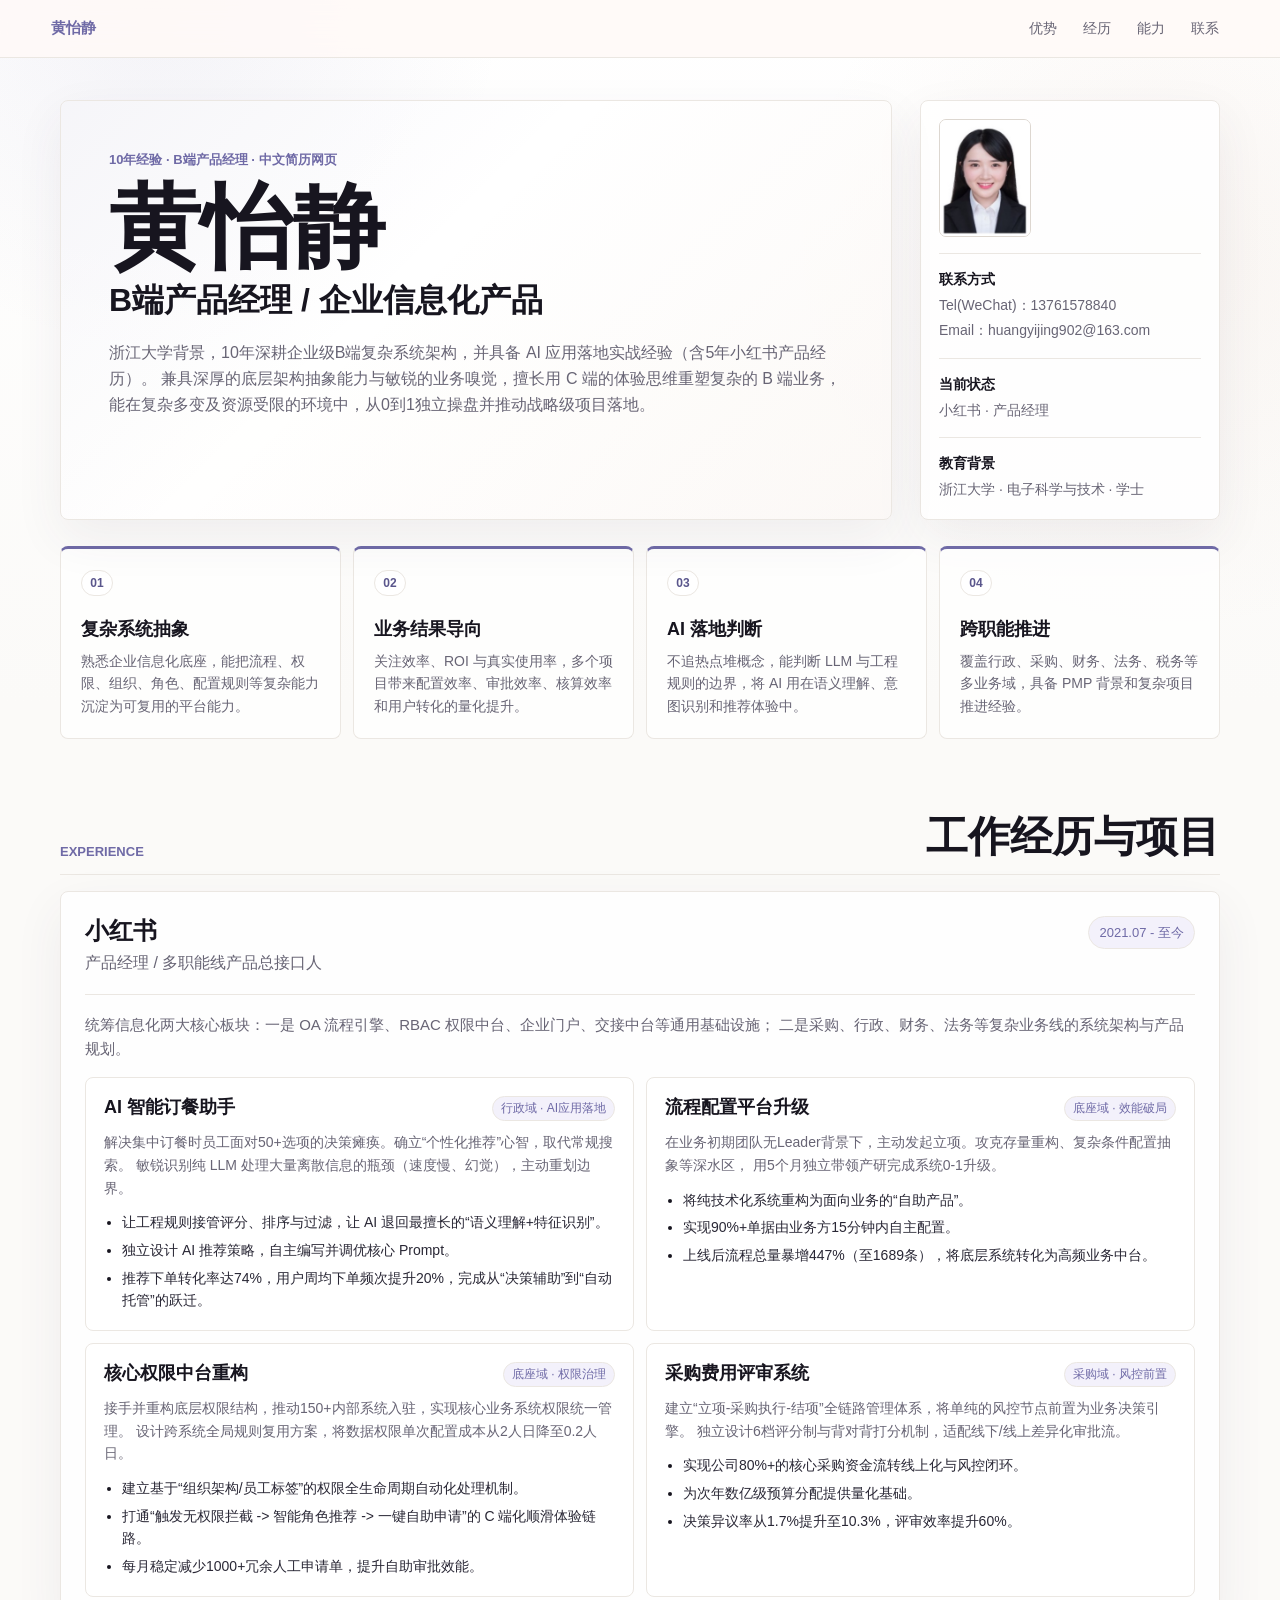
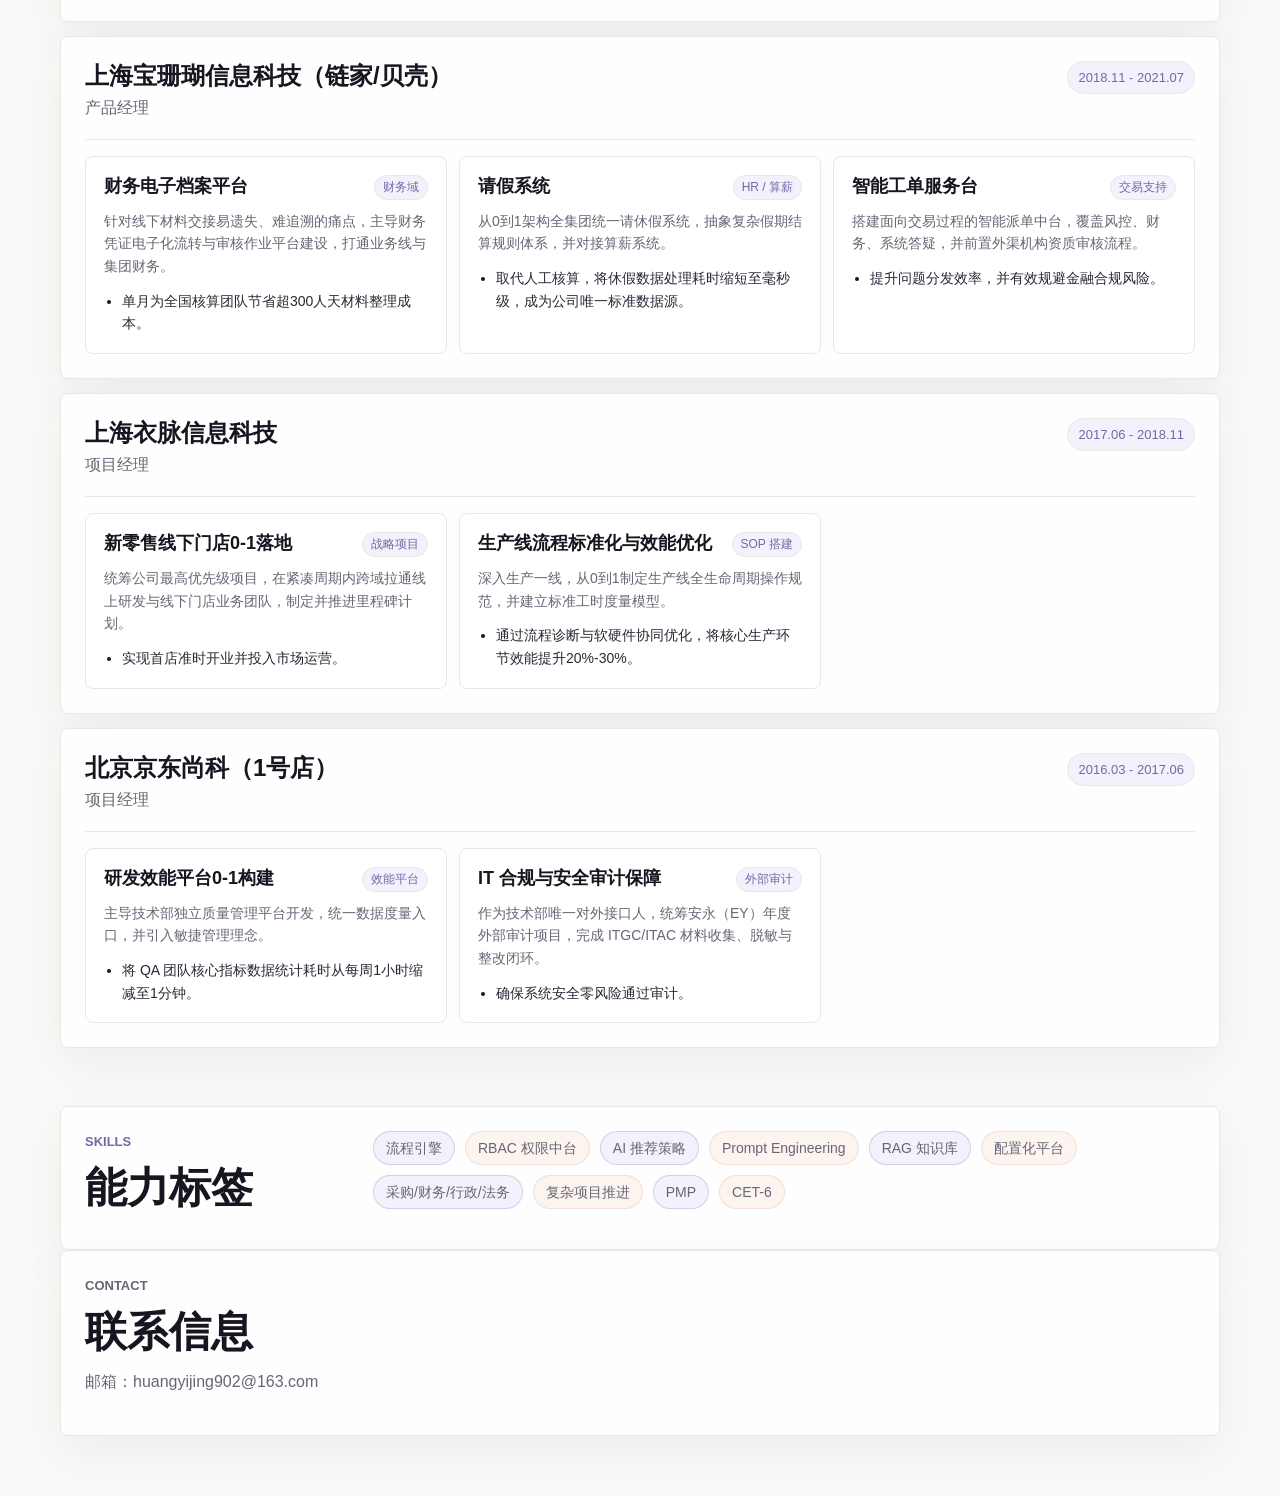
==== index.html @ a044b92a "Add files via upload" ====
<!doctype html>
<html lang="zh-CN">
  <head>
    <meta charset="utf-8">
    <meta name="viewport" content="width=device-width, initial-scale=1">
    <title>黄怡静 | 产品经理简历</title>
    <meta
      name="description"
      content="黄怡静，10年经验B端产品经理，企业级复杂系统、AI应用落地、流程引擎、权限中台与跨职能项目经验。"
    >
    <link rel="stylesheet" href="./styles.css">
  </head>
  <body>
    <header class="topbar">
      <a class="logo" href="#top" aria-label="回到顶部">黄怡静</a>
      <nav class="nav" aria-label="页面导航">
        <a href="#summary">优势</a>
        <a href="#experience">经历</a>
        <a href="#skills">能力</a>
        <a href="#contact">联系</a>
      </nav>
    </header>

    <main id="top" class="page">
      <section class="intro">
        <div class="intro-main">
          <p class="kicker">10年经验 · B端产品经理 · 中文简历网页</p>
          <h1>黄怡静</h1>
          <p class="title">B端产品经理 / 企业信息化产品</p>
          <p class="intro-text">
            浙江大学背景，10年深耕企业级B端复杂系统架构，并具备 AI 应用落地实战经验（含5年小红书产品经历）。
            兼具深厚的底层架构抽象能力与敏锐的业务嗅觉，擅长用 C 端的体验思维重塑复杂的 B 端业务，
            能在复杂多变及资源受限的环境中，从0到1独立操盘并推动战略级项目落地。
          </p>
        </div>

        <aside class="profile">
          <img src="./assets/image2.jpeg" alt="黄怡静证件照">
          <div>
            <strong>联系方式</strong>
            <span>Tel(WeChat)：13761578840</span>
            <span>Email：huangyijing902@163.com</span>
          </div>
          <div>
            <strong>当前状态</strong>
            <span>小红书 · 产品经理</span>
          </div>
          <div>
            <strong>教育背景</strong>
            <span>浙江大学 · 电子科学与技术 · 学士</span>
          </div>
        </aside>
      </section>

      <section class="summary" id="summary" aria-label="核心优势">
        <article>
          <span>01</span>
          <h2>复杂系统抽象</h2>
          <p>熟悉企业信息化底座，能把流程、权限、组织、角色、配置规则等复杂能力沉淀为可复用的平台能力。</p>
        </article>
        <article>
          <span>02</span>
          <h2>业务结果导向</h2>
          <p>关注效率、ROI 与真实使用率，多个项目带来配置效率、审批效率、核算效率和用户转化的量化提升。</p>
        </article>
        <article>
          <span>03</span>
          <h2>AI 落地判断</h2>
          <p>不追热点堆概念，能判断 LLM 与工程规则的边界，将 AI 用在语义理解、意图识别和推荐体验中。</p>
        </article>
        <article>
          <span>04</span>
          <h2>跨职能推进</h2>
          <p>覆盖行政、采购、财务、法务、税务等多业务域，具备 PMP 背景和复杂项目推进经验。</p>
        </article>
      </section>

      <section class="section" id="experience">
        <div class="section-head">
          <p class="kicker">Experience</p>
          <h2>工作经历与项目</h2>
        </div>

        <div class="company-list">
          <article class="company">
            <div class="company-head">
              <div>
                <h3>小红书</h3>
                <p>产品经理 / 多职能线产品总接口人</p>
              </div>
              <time>2021.07 - 至今</time>
            </div>
            <p class="company-scope">
              统筹信息化两大核心板块：一是 OA 流程引擎、RBAC 权限中台、企业门户、交接中台等通用基础设施；
              二是采购、行政、财务、法务等复杂业务线的系统架构与产品规划。
            </p>

            <div class="project-list">
              <section class="resume-project">
                <div class="project-title">
                  <h4>AI 智能订餐助手</h4>
                  <span>行政域 · AI应用落地</span>
                </div>
                <p>
                  解决集中订餐时员工面对50+选项的决策瘫痪。确立“个性化推荐”心智，取代常规搜索。
                  敏锐识别纯 LLM 处理大量离散信息的瓶颈（速度慢、幻觉），主动重划边界。
                </p>
                <ul>
                  <li>让工程规则接管评分、排序与过滤，让 AI 退回最擅长的“语义理解+特征识别”。</li>
                  <li>独立设计 AI 推荐策略，自主编写并调优核心 Prompt。</li>
                  <li>推荐下单转化率达74%，用户周均下单频次提升20%，完成从“决策辅助”到“自动托管”的跃迁。</li>
                </ul>
              </section>

              <section class="resume-project">
                <div class="project-title">
                  <h4>流程配置平台升级</h4>
                  <span>底座域 · 效能破局</span>
                </div>
                <p>
                  在业务初期团队无Leader背景下，主动发起立项。攻克存量重构、复杂条件配置抽象等深水区，
                  用5个月独立带领产研完成系统0-1升级。
                </p>
                <ul>
                  <li>将纯技术化系统重构为面向业务的“自助产品”。</li>
                  <li>实现90%+单据由业务方15分钟内自主配置。</li>
                  <li>上线后流程总量暴增447%（至1689条），将底层系统转化为高频业务中台。</li>
                </ul>
              </section>

              <section class="resume-project">
                <div class="project-title">
                  <h4>核心权限中台重构</h4>
                  <span>底座域 · 权限治理</span>
                </div>
                <p>
                  接手并重构底层权限结构，推动150+内部系统入驻，实现核心业务系统权限统一管理。
                  设计跨系统全局规则复用方案，将数据权限单次配置成本从2人日降至0.2人日。
                </p>
                <ul>
                  <li>建立基于“组织架构/员工标签”的权限全生命周期自动化处理机制。</li>
                  <li>打通“触发无权限拦截 -> 智能角色推荐 -> 一键自助申请”的 C 端化顺滑体验链路。</li>
                  <li>每月稳定减少1000+冗余人工申请单，提升自助审批效能。</li>
                </ul>
              </section>

              <section class="resume-project">
                <div class="project-title">
                  <h4>采购费用评审系统</h4>
                  <span>采购域 · 风控前置</span>
                </div>
                <p>
                  建立“立项-采购执行-结项”全链路管理体系，将单纯的风控节点前置为业务决策引擎。
                  独立设计6档评分制与背对背打分机制，适配线下/线上差异化审批流。
                </p>
                <ul>
                  <li>实现公司80%+的核心采购资金流转线上化与风控闭环。</li>
                  <li>为次年数亿级预算分配提供量化基础。</li>
                  <li>决策异议率从1.7%提升至10.3%，评审效率提升60%。</li>
                </ul>
              </section>
            </div>
          </article>

          <article class="company">
            <div class="company-head">
              <div>
                <h3>上海宝珊瑚信息科技（链家/贝壳）</h3>
                <p>产品经理</p>
              </div>
              <time>2018.11 - 2021.07</time>
            </div>
            <div class="project-list compact">
              <section class="resume-project">
                <div class="project-title">
                  <h4>财务电子档案平台</h4>
                  <span>财务域</span>
                </div>
                <p>针对线下材料交接易遗失、难追溯的痛点，主导财务凭证电子化流转与审核作业平台建设，打通业务线与集团财务。</p>
                <ul>
                  <li>单月为全国核算团队节省超300人天材料整理成本。</li>
                </ul>
              </section>
              <section class="resume-project">
                <div class="project-title">
                  <h4>请假系统</h4>
                  <span>HR / 算薪</span>
                </div>
                <p>从0到1架构全集团统一请休假系统，抽象复杂假期结算规则体系，并对接算薪系统。</p>
                <ul>
                  <li>取代人工核算，将休假数据处理耗时缩短至毫秒级，成为公司唯一标准数据源。</li>
                </ul>
              </section>
              <section class="resume-project">
                <div class="project-title">
                  <h4>智能工单服务台</h4>
                  <span>交易支持</span>
                </div>
                <p>搭建面向交易过程的智能派单中台，覆盖风控、财务、系统答疑，并前置外渠机构资质审核流程。</p>
                <ul>
                  <li>提升问题分发效率，并有效规避金融合规风险。</li>
                </ul>
              </section>
            </div>
          </article>

          <article class="company">
            <div class="company-head">
              <div>
                <h3>上海衣脉信息科技</h3>
                <p>项目经理</p>
              </div>
              <time>2017.06 - 2018.11</time>
            </div>
            <div class="project-list compact">
              <section class="resume-project">
                <div class="project-title">
                  <h4>新零售线下门店0-1落地</h4>
                  <span>战略项目</span>
                </div>
                <p>统筹公司最高优先级项目，在紧凑周期内跨域拉通线上研发与线下门店业务团队，制定并推进里程碑计划。</p>
                <ul>
                  <li>实现首店准时开业并投入市场运营。</li>
                </ul>
              </section>
              <section class="resume-project">
                <div class="project-title">
                  <h4>生产线流程标准化与效能优化</h4>
                  <span>SOP 搭建</span>
                </div>
                <p>深入生产一线，从0到1制定生产线全生命周期操作规范，并建立标准工时度量模型。</p>
                <ul>
                  <li>通过流程诊断与软硬件协同优化，将核心生产环节效能提升20%-30%。</li>
                </ul>
              </section>
            </div>
          </article>

          <article class="company">
            <div class="company-head">
              <div>
                <h3>北京京东尚科（1号店）</h3>
                <p>项目经理</p>
              </div>
              <time>2016.03 - 2017.06</time>
            </div>
            <div class="project-list compact">
              <section class="resume-project">
                <div class="project-title">
                  <h4>研发效能平台0-1构建</h4>
                  <span>效能平台</span>
                </div>
                <p>主导技术部独立质量管理平台开发，统一数据度量入口，并引入敏捷管理理念。</p>
                <ul>
                  <li>将 QA 团队核心指标数据统计耗时从每周1小时缩减至1分钟。</li>
                </ul>
              </section>
              <section class="resume-project">
                <div class="project-title">
                  <h4>IT 合规与安全审计保障</h4>
                  <span>外部审计</span>
                </div>
                <p>作为技术部唯一对外接口人，统筹安永（EY）年度外部审计项目，完成 ITGC/ITAC 材料收集、脱敏与整改闭环。</p>
                <ul>
                  <li>确保系统安全零风险通过审计。</li>
                </ul>
              </section>
            </div>
          </article>
        </div>
      </section>

      <section class="section two-column" id="skills">
        <div>
          <p class="kicker">Skills</p>
          <h2>能力标签</h2>
        </div>
        <div class="skill-cloud">
          <span>流程引擎</span>
          <span>RBAC 权限中台</span>
          <span>AI 推荐策略</span>
          <span>Prompt Engineering</span>
          <span>RAG 知识库</span>
          <span>配置化平台</span>
          <span>采购/财务/行政/法务</span>
          <span>复杂项目推进</span>
          <span>PMP</span>
          <span>CET-6</span>
        </div>
      </section>

      <section class="section contact" id="contact">
        <div>
          <p class="kicker">Contact</p>
          <h2>联系信息</h2>
          <p>邮箱：huangyijing902@163.com</p>
        </div>
      </section>
    </main>
  </body>
</html>
---- styles.css ----
:root {
  --bg: #fbfaf8;
  --panel: #ffffff;
  --ink: #17151f;
  --text: #292735;
  --muted: #686575;
  --subtle: #908c9b;
  --line: #ebe7e2;
  --line-strong: #ddd7d0;
  --chip: #f4f1ee;
  --accent: #6f6aa6;
  --accent-strong: #5a568c;
  --accent-soft: #f3f1fb;
  --warm: #c49473;
  --warm-soft: #fbf4ef;
  --shadow: 0 18px 50px rgba(68, 61, 92, 0.07);
}

* {
  box-sizing: border-box;
}

html {
  scroll-behavior: smooth;
}

body {
  margin: 0;
  color: var(--text);
  background:
    radial-gradient(circle at 12% 0, rgba(111, 106, 166, 0.08), transparent 22rem),
    radial-gradient(circle at 92% 8%, rgba(196, 148, 115, 0.08), transparent 24rem),
    linear-gradient(#fff, var(--bg) 44rem);
  font-family: Inter, ui-sans-serif, -apple-system, BlinkMacSystemFont, "PingFang SC", "Microsoft YaHei", "Segoe UI", sans-serif;
  line-height: 1.62;
}

a {
  color: inherit;
  text-decoration: none;
}

button {
  font: inherit;
}

.topbar {
  position: sticky;
  top: 0;
  z-index: 20;
  display: flex;
  align-items: center;
  justify-content: space-between;
  gap: 24px;
  height: 58px;
  padding: 0 clamp(18px, 4vw, 56px);
  background: rgba(255, 250, 247, 0.84);
  border-bottom: 1px solid var(--line);
  backdrop-filter: blur(18px);
}

.logo {
  display: inline-flex;
  align-items: center;
  height: 32px;
  color: var(--accent);
  font-size: 15px;
  font-weight: 720;
}

.nav {
  display: flex;
  align-items: center;
  gap: 6px;
  color: var(--muted);
  font-size: 14px;
}

.nav a {
  padding: 6px 10px;
  border-radius: 7px;
}

.nav a:hover {
  color: var(--accent);
  background: var(--accent-soft);
}

.page {
  width: min(1160px, calc(100% - 36px));
  margin: 0 auto;
}

.intro {
  display: grid;
  grid-template-columns: minmax(0, 1fr) 300px;
  gap: 28px;
  align-items: stretch;
  padding: 42px 0 26px;
}

.intro-main,
.profile,
.summary article,
.company,
.two-column,
.contact {
  border: 1px solid var(--line);
  border-radius: 8px;
  background: rgba(255, 255, 255, 0.88);
  box-shadow: var(--shadow);
}

.intro-main {
  position: relative;
  overflow: hidden;
  padding: clamp(28px, 5vw, 48px);
}

.intro-main::before {
  content: "";
  position: absolute;
  inset: 0;
  pointer-events: none;
  background: linear-gradient(135deg, rgba(111, 106, 166, 0.06), transparent 42%, rgba(196, 148, 115, 0.06));
}

.intro-main > * {
  position: relative;
}

.kicker {
  margin: 0 0 12px;
  color: var(--accent);
  font-size: 13px;
  font-weight: 650;
  letter-spacing: 0;
  text-transform: uppercase;
}

h1,
h2,
h3,
h4,
p {
  margin-top: 0;
}

h1 {
  margin-bottom: 8px;
  color: var(--ink);
  font-size: clamp(52px, 8vw, 92px);
  line-height: 0.98;
  letter-spacing: 0;
}

.title {
  margin-bottom: 20px;
  color: var(--ink);
  font-size: clamp(21px, 3vw, 32px);
  font-weight: 680;
  line-height: 1.25;
}

.intro-text {
  max-width: 780px;
  margin-bottom: 0;
  color: var(--muted);
  font-size: 16px;
}

.profile {
  display: grid;
  align-content: start;
  gap: 16px;
  padding: 18px;
}

.profile img {
  width: 92px;
  height: 118px;
  object-fit: cover;
  border: 1px solid var(--line-strong);
  border-radius: 7px;
}

.profile div {
  display: grid;
  gap: 3px;
  padding-top: 14px;
  border-top: 1px solid var(--line);
}

.profile strong {
  color: var(--ink);
  font-size: 14px;
}

.profile span {
  color: var(--muted);
  font-size: 14px;
}

.summary {
  display: grid;
  grid-template-columns: repeat(4, minmax(0, 1fr));
  gap: 12px;
  margin-bottom: 52px;
}

.summary article {
  min-height: 188px;
  padding: 20px;
  box-shadow: none;
  background: rgba(255, 255, 255, 0.78);
}

.summary article:nth-child(1) {
  border-top: 3px solid var(--accent);
}

.summary article:nth-child(2) {
  border-top: 3px solid var(--accent);
}

.summary article:nth-child(3) {
  border-top: 3px solid var(--accent);
}

.summary article:nth-child(4) {
  border-top: 3px solid var(--accent);
}

.summary span {
  display: inline-flex;
  align-items: center;
  justify-content: center;
  width: 32px;
  height: 26px;
  margin-bottom: 22px;
  border: 1px solid var(--line);
  border-radius: 999px;
  color: var(--accent-strong);
  background: #fff;
  font-size: 12px;
  font-weight: 720;
}

.summary h2 {
  margin-bottom: 8px;
  color: var(--ink);
  font-size: 18px;
  line-height: 1.3;
}

.summary p {
  margin-bottom: 0;
  color: var(--muted);
  font-size: 14px;
}

.section {
  padding: 22px 0 58px;
}

.section-head {
  display: flex;
  align-items: end;
  justify-content: space-between;
  gap: 24px;
  margin-bottom: 16px;
  border-bottom: 1px solid var(--line);
}

.section-head h2,
.two-column h2,
.contact h2 {
  margin-bottom: 14px;
  color: var(--ink);
  font-size: clamp(26px, 4vw, 42px);
  line-height: 1.12;
  letter-spacing: 0;
}

.company-list {
  display: grid;
  gap: 14px;
}

.company {
  padding: 24px;
}

.company-head {
  display: grid;
  grid-template-columns: minmax(0, 1fr) auto;
  gap: 20px;
  align-items: start;
  padding-bottom: 18px;
  border-bottom: 1px solid var(--line);
}

.company-head h3 {
  margin-bottom: 4px;
  color: var(--ink);
  font-size: 24px;
  line-height: 1.25;
}

.company-head p,
.company-scope {
  color: var(--muted);
}

.company-head p {
  margin-bottom: 0;
}

.company-head time {
  padding: 5px 10px;
  border: 1px solid var(--line);
  border-radius: 999px;
  color: var(--accent);
  background: var(--accent-soft);
  font-size: 13px;
  white-space: nowrap;
}

.company-scope {
  margin: 18px 0 4px;
  font-size: 15px;
}

.project-list {
  display: grid;
  grid-template-columns: repeat(2, minmax(0, 1fr));
  gap: 12px;
  margin-top: 16px;
}

.project-list.compact {
  grid-template-columns: repeat(3, minmax(0, 1fr));
}

.resume-project {
  padding: 18px;
  border: 1px solid var(--line);
  border-radius: 8px;
  background: rgba(255, 255, 255, 0.78);
}

.project-title {
  display: flex;
  align-items: start;
  justify-content: space-between;
  gap: 14px;
  margin-bottom: 10px;
}

.project-title h4 {
  margin-bottom: 0;
  color: var(--ink);
  font-size: 18px;
  line-height: 1.3;
}

.project-title span {
  flex: 0 0 auto;
  max-width: 150px;
  padding: 4px 8px;
  border: 1px solid var(--line);
  border-radius: 999px;
  color: var(--accent);
  background: var(--accent-soft);
  font-size: 12px;
  line-height: 1.25;
  text-align: center;
}

.resume-project p {
  margin-bottom: 12px;
  color: var(--muted);
  font-size: 14px;
}

.resume-project ul {
  display: grid;
  gap: 5px;
  margin: 0;
  padding-left: 18px;
  color: var(--text);
  font-size: 14px;
}

.resume-project li::marker {
  color: var(--ink);
}

.two-column {
  display: grid;
  grid-template-columns: 260px 1fr;
  gap: 28px;
  padding: 24px;
}

.skill-cloud {
  display: flex;
  flex-wrap: wrap;
  gap: 10px;
  align-content: start;
}

.skill-cloud span {
  display: inline-flex;
  align-items: center;
  min-height: 34px;
  padding: 0 12px;
  border: 1px solid var(--line);
  border-radius: 999px;
  color: var(--muted);
  background: #fff;
  font-size: 14px;
}

.skill-cloud span:nth-child(odd) {
  border-color: rgba(79, 70, 167, 0.2);
  background: var(--accent-soft);
}

.skill-cloud span:nth-child(even) {
  border-color: rgba(201, 118, 74, 0.16);
  background: var(--warm-soft);
}

.contact {
  display: grid;
  grid-template-columns: minmax(0, 1fr) minmax(260px, 420px);
  gap: 24px;
  margin-bottom: 60px;
  padding: 24px;
}

.contact p {
  color: var(--muted);
}

.contact-note {
  align-self: end;
  margin-bottom: 0;
  font-size: 14px;
}

@media (max-width: 980px) {
  .intro,
  .two-column,
  .contact {
    grid-template-columns: 1fr;
  }

  .profile {
    grid-template-columns: auto 1fr 1fr;
    align-items: center;
  }

  .summary,
  .project-list,
  .project-list.compact {
    grid-template-columns: repeat(2, minmax(0, 1fr));
  }
}

@media (max-width: 680px) {
  .topbar {
    position: static;
    height: auto;
    align-items: flex-start;
    flex-direction: column;
    padding-top: 14px;
    padding-bottom: 12px;
  }

  .nav {
    width: 100%;
    justify-content: space-between;
  }

  .page {
    width: min(100% - 24px, 1160px);
  }

  .intro {
    padding-top: 24px;
  }

  h1 {
    font-size: 56px;
  }

  .summary,
  .project-list,
  .project-list.compact,
  .company-head,
  .profile {
    grid-template-columns: 1fr;
  }

  .company,
  .intro-main,
  .two-column,
  .contact {
    padding: 18px;
  }

  .company-head time {
    width: fit-content;
  }

  .project-title {
    flex-direction: column;
    gap: 8px;
  }

  .project-title span {
    max-width: 100%;
  }
}

@media print {
  body {
    background: #fff;
  }

  .topbar,
  .profile button {
    display: none;
  }

  .page {
    width: 100%;
  }

  .intro,
  .section,
  .summary {
    padding: 0 0 16px;
    margin-bottom: 16px;
  }

  .intro-main,
  .profile,
  .summary article,
  .company,
  .two-column,
  .contact,
  .resume-project {
    box-shadow: none;
    break-inside: avoid;
  }

  .project-list,
  .project-list.compact,
  .summary {
    grid-template-columns: repeat(2, 1fr);
  }
}
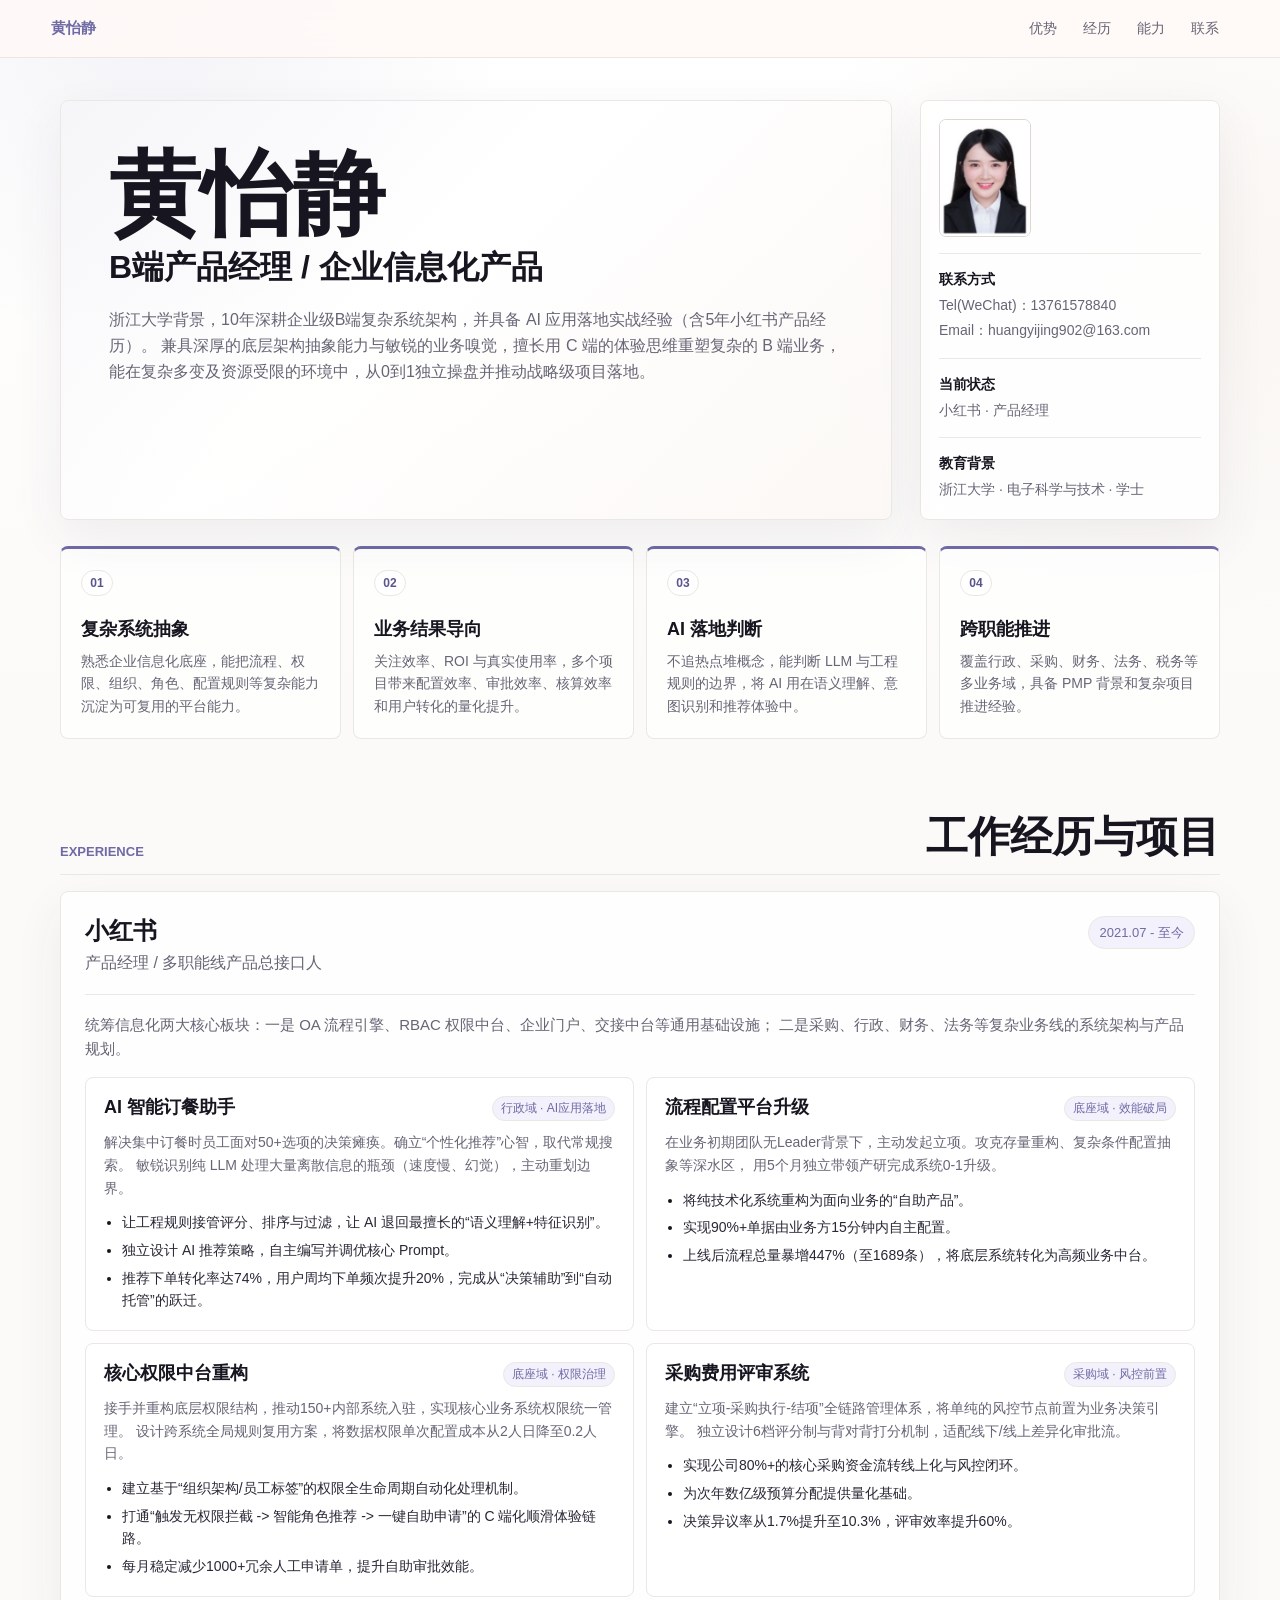
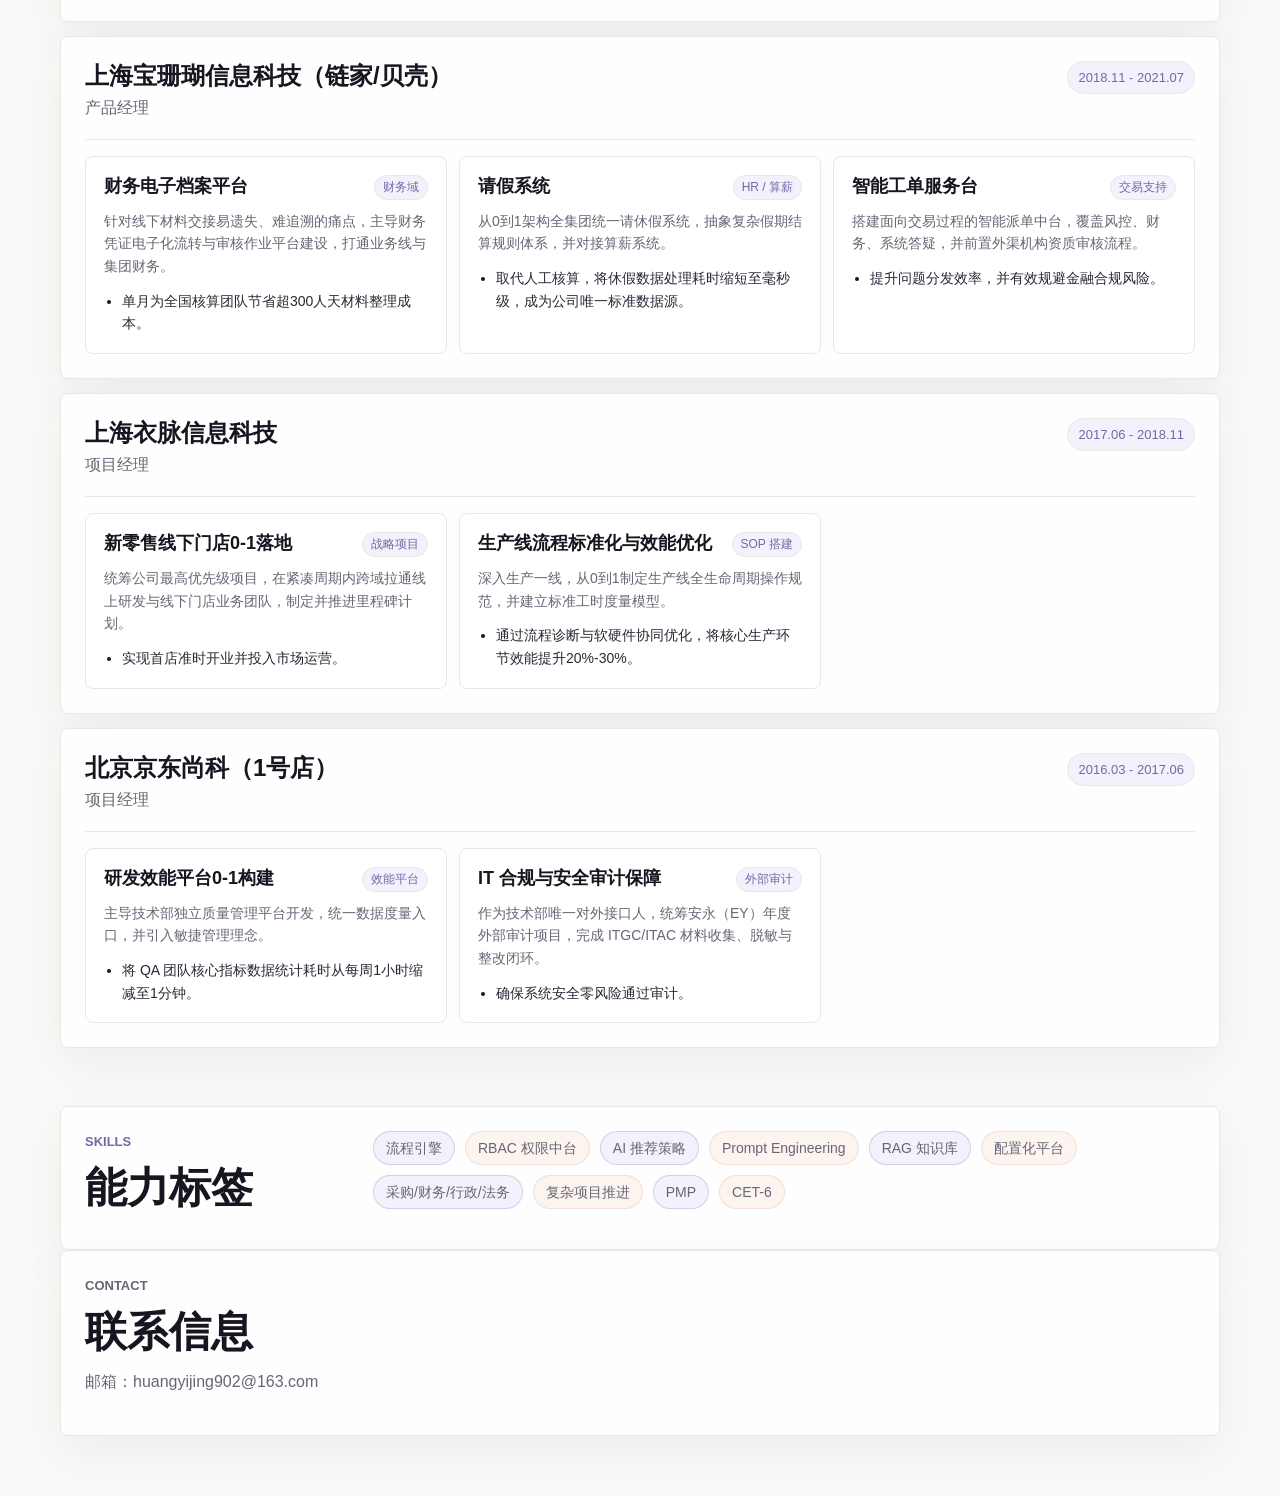
==== commit 18f9b8da: "Add files via upload" ====
--- a/index.html
+++ b/index.html
@@ -24,7 +24,6 @@
     <main id="top" class="page">
       <section class="intro">
         <div class="intro-main">
-          <p class="kicker">10年经验 · B端产品经理 · 中文简历网页</p>
           <h1>黄怡静</h1>
           <p class="title">B端产品经理 / 企业信息化产品</p>
           <p class="intro-text">
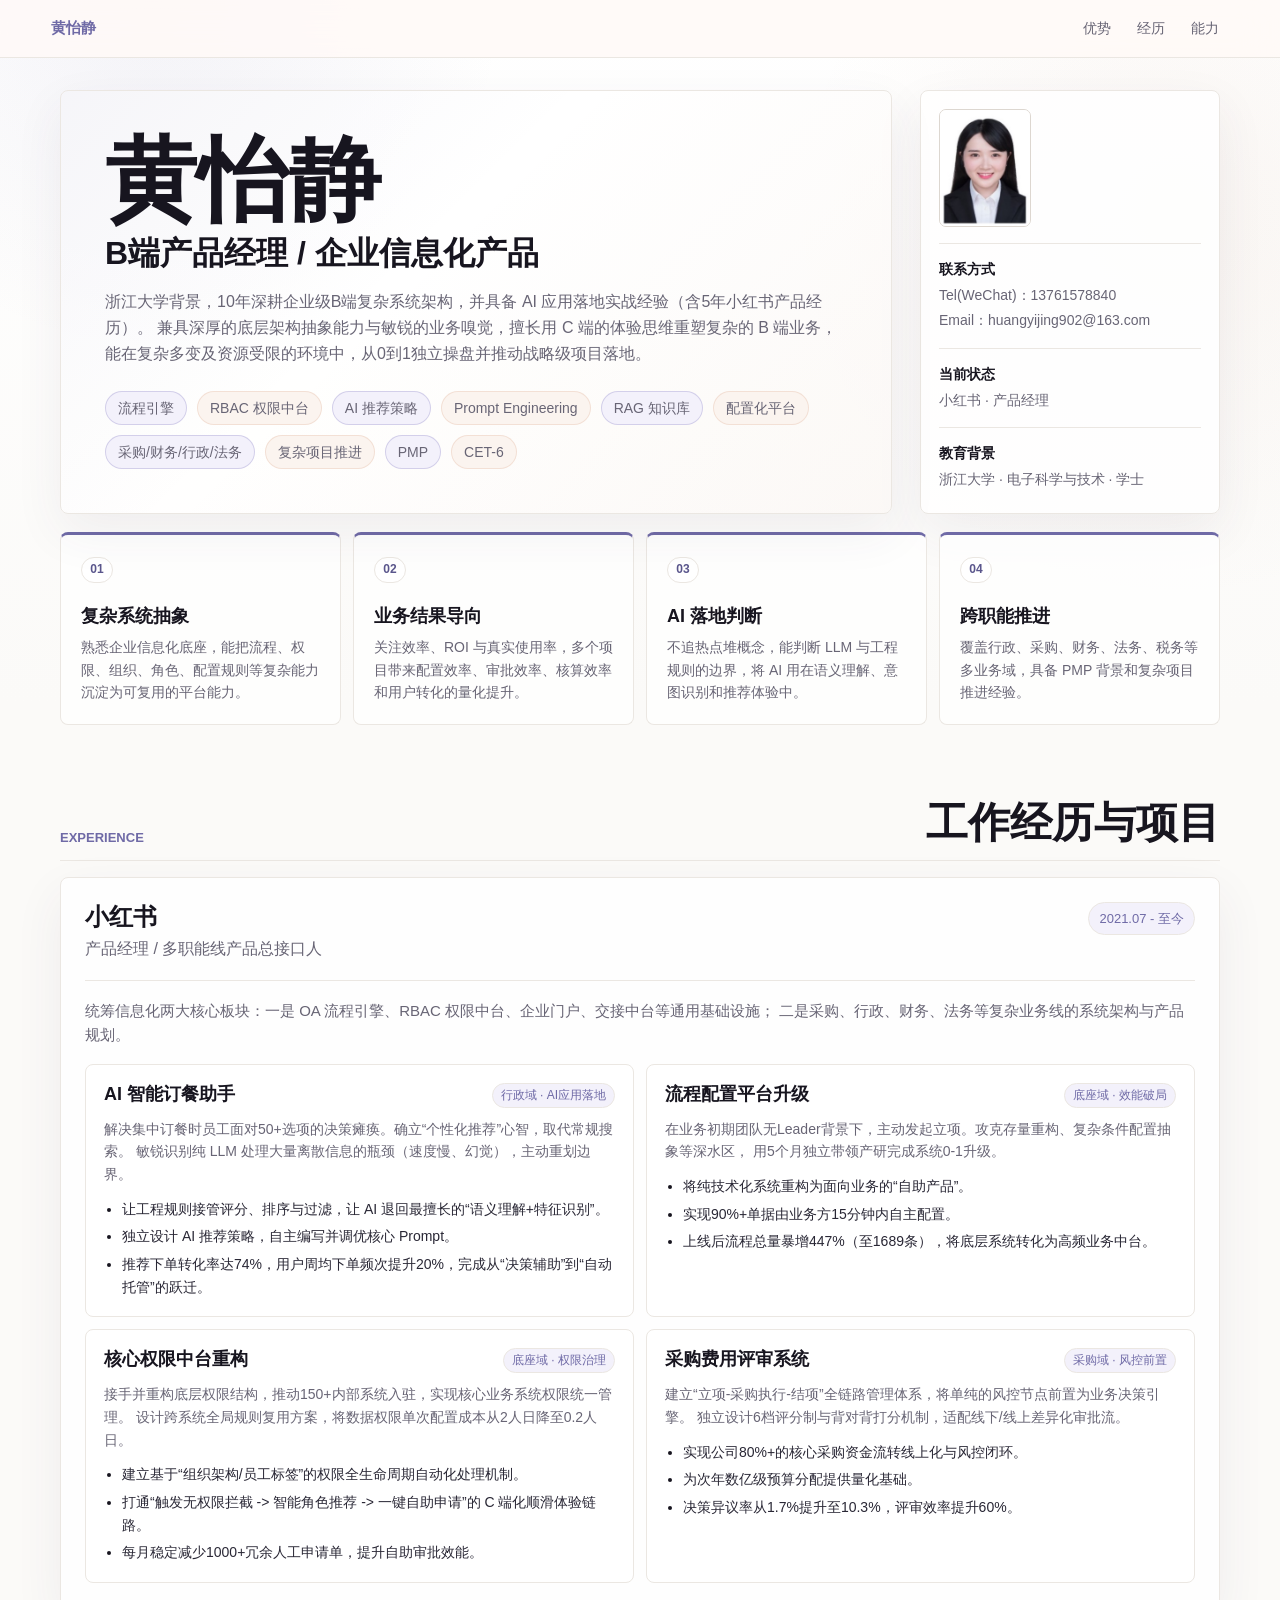
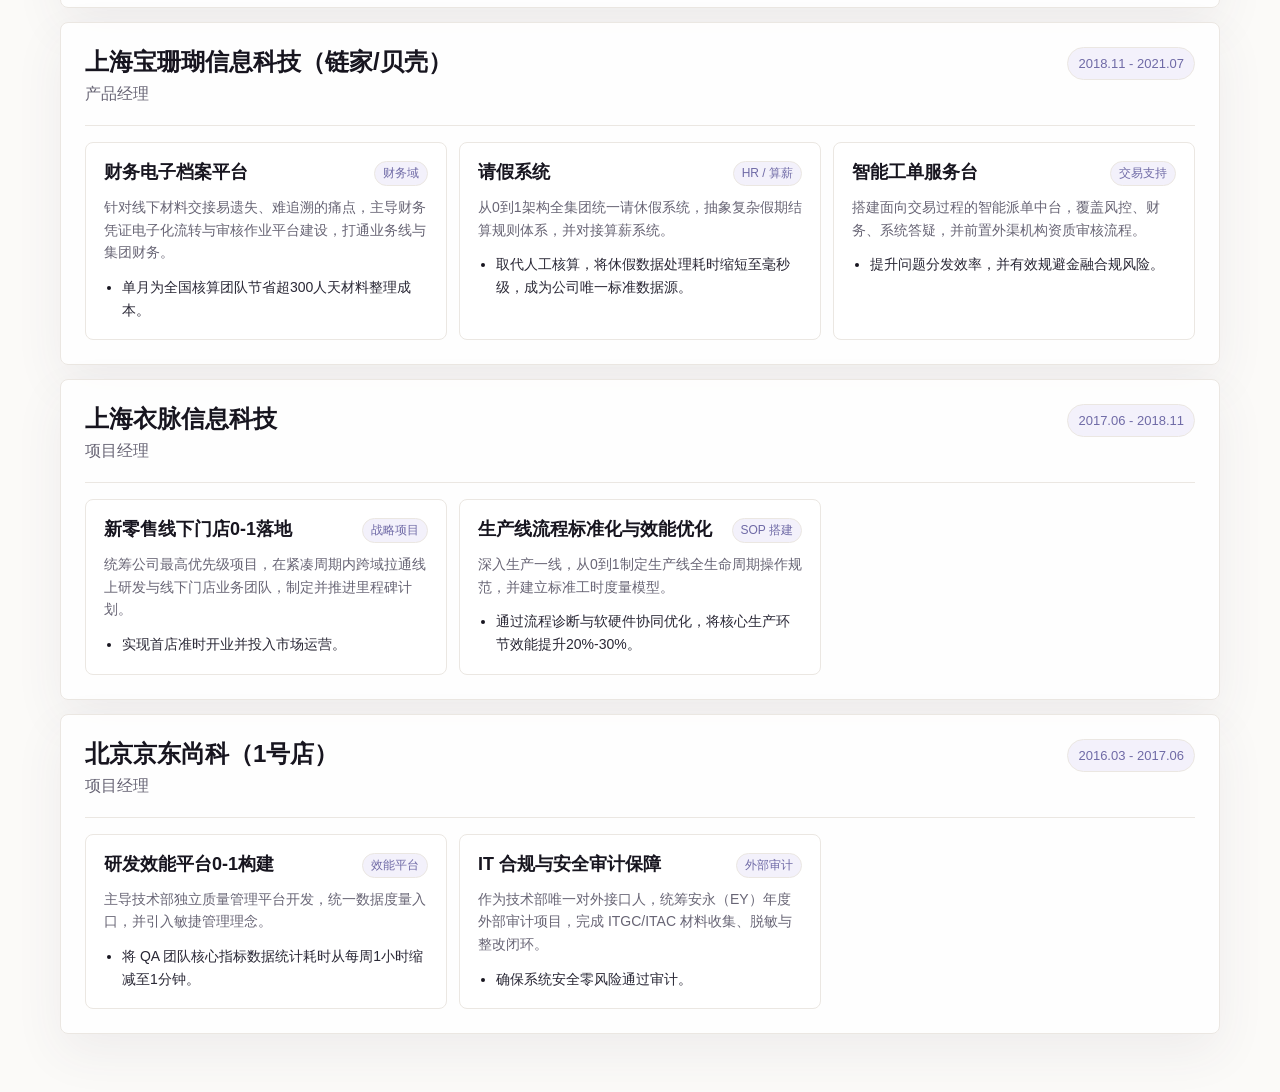
==== commit d32e9bc9: "Add files via upload" ====
--- a/index.html
+++ b/index.html
@@ -17,7 +17,6 @@
         <a href="#summary">优势</a>
         <a href="#experience">经历</a>
         <a href="#skills">能力</a>
-        <a href="#contact">联系</a>
       </nav>
     </header>
 
@@ -31,6 +30,18 @@
             兼具深厚的底层架构抽象能力与敏锐的业务嗅觉，擅长用 C 端的体验思维重塑复杂的 B 端业务，
             能在复杂多变及资源受限的环境中，从0到1独立操盘并推动战略级项目落地。
           </p>
+          <div class="hero-skills" id="skills" aria-label="能力标签">
+            <span>流程引擎</span>
+            <span>RBAC 权限中台</span>
+            <span>AI 推荐策略</span>
+            <span>Prompt Engineering</span>
+            <span>RAG 知识库</span>
+            <span>配置化平台</span>
+            <span>采购/财务/行政/法务</span>
+            <span>复杂项目推进</span>
+            <span>PMP</span>
+            <span>CET-6</span>
+          </div>
         </div>
 
         <aside class="profile">
@@ -269,32 +280,6 @@
         </div>
       </section>
 
-      <section class="section two-column" id="skills">
-        <div>
-          <p class="kicker">Skills</p>
-          <h2>能力标签</h2>
-        </div>
-        <div class="skill-cloud">
-          <span>流程引擎</span>
-          <span>RBAC 权限中台</span>
-          <span>AI 推荐策略</span>
-          <span>Prompt Engineering</span>
-          <span>RAG 知识库</span>
-          <span>配置化平台</span>
-          <span>采购/财务/行政/法务</span>
-          <span>复杂项目推进</span>
-          <span>PMP</span>
-          <span>CET-6</span>
-        </div>
-      </section>
-
-      <section class="section contact" id="contact">
-        <div>
-          <p class="kicker">Contact</p>
-          <h2>联系信息</h2>
-          <p>邮箱：huangyijing902@163.com</p>
-        </div>
-      </section>
     </main>
   </body>
 </html>
--- a/styles.css
+++ b/styles.css
@@ -96,7 +96,7 @@
   grid-template-columns: minmax(0, 1fr) 300px;
   gap: 28px;
   align-items: stretch;
-  padding: 42px 0 26px;
+  padding: 32px 0 18px;
 }
 
 .intro-main,
@@ -114,7 +114,7 @@
 .intro-main {
   position: relative;
   overflow: hidden;
-  padding: clamp(28px, 5vw, 48px);
+  padding: clamp(28px, 4.5vw, 44px);
 }
 
 .intro-main::before {
@@ -155,7 +155,7 @@
 }
 
 .title {
-  margin-bottom: 20px;
+  margin-bottom: 16px;
   color: var(--ink);
   font-size: clamp(21px, 3vw, 32px);
   font-weight: 680;
@@ -164,9 +164,41 @@
 
 .intro-text {
   max-width: 780px;
-  margin-bottom: 0;
+  margin-bottom: 24px;
   color: var(--muted);
   font-size: 16px;
+}
+
+.hero-skills {
+  display: flex;
+  flex-wrap: wrap;
+  gap: 10px;
+  max-width: 860px;
+}
+
+.hero-skills span,
+.skill-cloud span {
+  display: inline-flex;
+  align-items: center;
+  min-height: 34px;
+  padding: 0 12px;
+  border: 1px solid var(--line);
+  border-radius: 999px;
+  color: var(--muted);
+  background: #fff;
+  font-size: 14px;
+}
+
+.hero-skills span:nth-child(odd),
+.skill-cloud span:nth-child(odd) {
+  border-color: rgba(79, 70, 167, 0.2);
+  background: var(--accent-soft);
+}
+
+.hero-skills span:nth-child(even),
+.skill-cloud span:nth-child(even) {
+  border-color: rgba(201, 118, 74, 0.16);
+  background: var(--warm-soft);
 }
 
 .profile {
@@ -396,64 +428,8 @@
   color: var(--ink);
 }
 
-.two-column {
-  display: grid;
-  grid-template-columns: 260px 1fr;
-  gap: 28px;
-  padding: 24px;
-}
-
-.skill-cloud {
-  display: flex;
-  flex-wrap: wrap;
-  gap: 10px;
-  align-content: start;
-}
-
-.skill-cloud span {
-  display: inline-flex;
-  align-items: center;
-  min-height: 34px;
-  padding: 0 12px;
-  border: 1px solid var(--line);
-  border-radius: 999px;
-  color: var(--muted);
-  background: #fff;
-  font-size: 14px;
-}
-
-.skill-cloud span:nth-child(odd) {
-  border-color: rgba(79, 70, 167, 0.2);
-  background: var(--accent-soft);
-}
-
-.skill-cloud span:nth-child(even) {
-  border-color: rgba(201, 118, 74, 0.16);
-  background: var(--warm-soft);
-}
-
-.contact {
-  display: grid;
-  grid-template-columns: minmax(0, 1fr) minmax(260px, 420px);
-  gap: 24px;
-  margin-bottom: 60px;
-  padding: 24px;
-}
-
-.contact p {
-  color: var(--muted);
-}
-
-.contact-note {
-  align-self: end;
-  margin-bottom: 0;
-  font-size: 14px;
-}
-
 @media (max-width: 980px) {
-  .intro,
-  .two-column,
-  .contact {
+  .intro {
     grid-template-columns: 1fr;
   }
 
@@ -490,6 +466,7 @@
 
   .intro {
     padding-top: 24px;
+    padding-bottom: 12px;
   }
 
   h1 {
@@ -505,9 +482,7 @@
   }
 
   .company,
-  .intro-main,
-  .two-column,
-  .contact {
+  .intro-main {
     padding: 18px;
   }
 
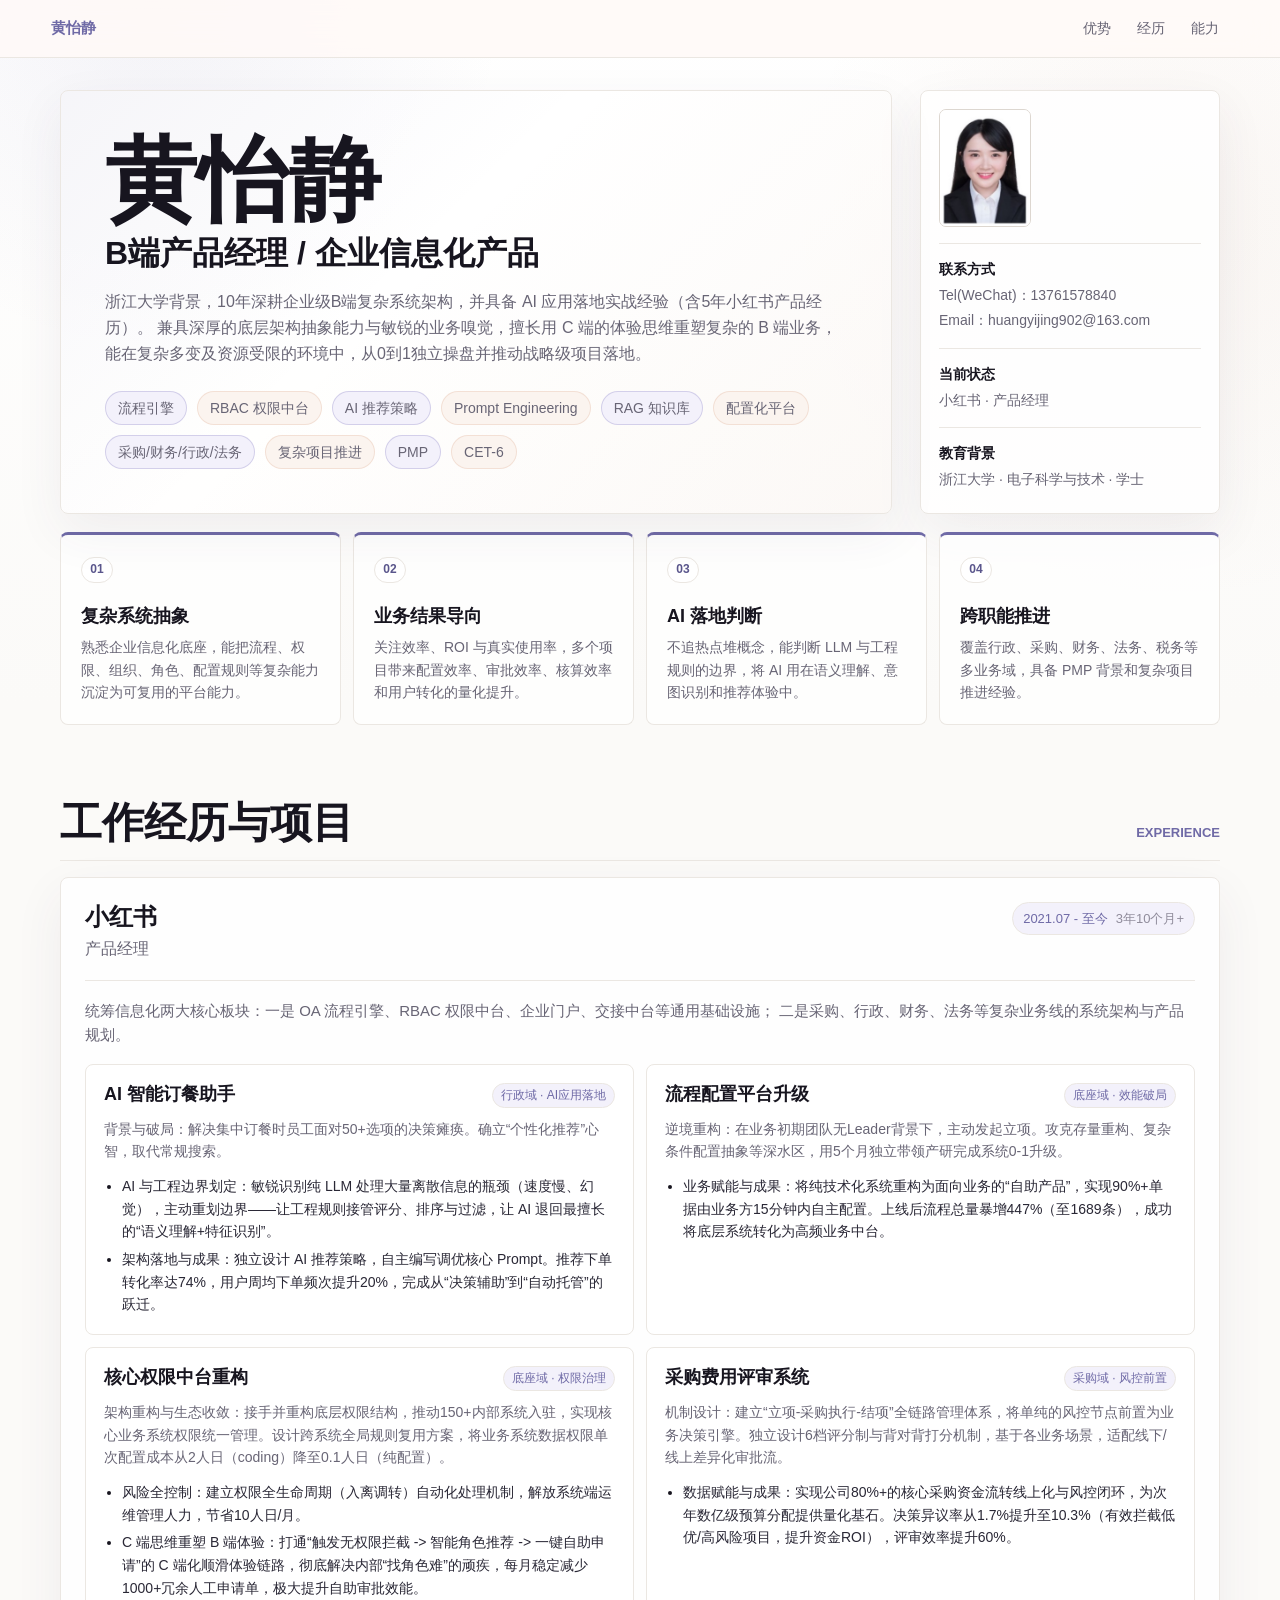
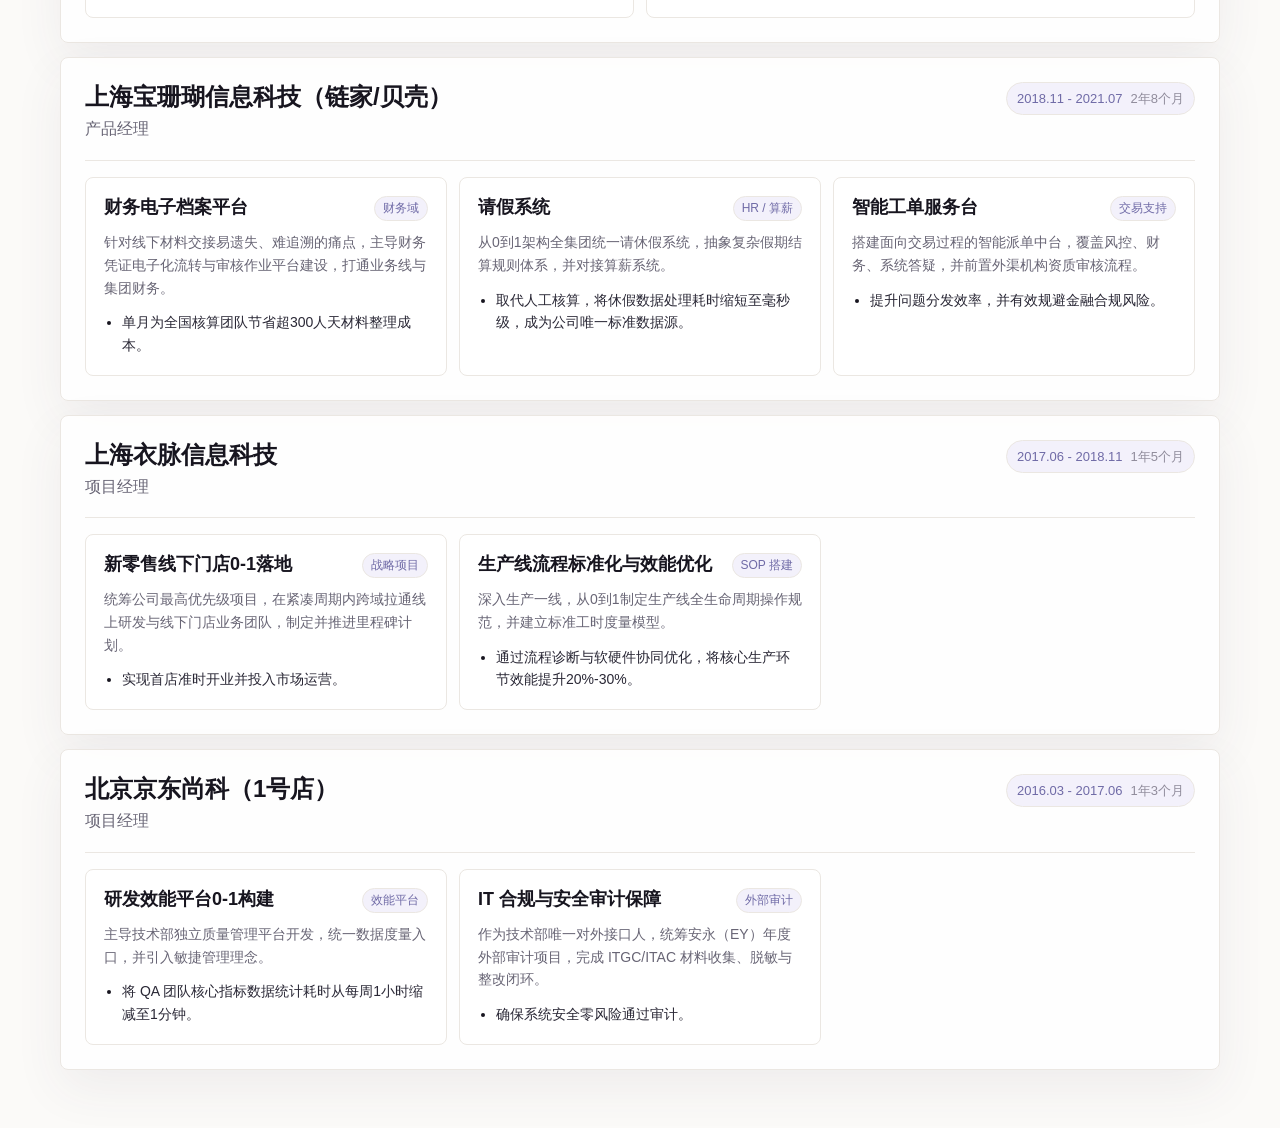
==== commit 01f8dd9b: "Add files via upload" ====
--- a/index.html
+++ b/index.html
@@ -87,8 +87,8 @@
 
       <section class="section" id="experience">
         <div class="section-head">
+          <h2>工作经历与项目</h2>
           <p class="kicker">Experience</p>
-          <h2>工作经历与项目</h2>
         </div>
 
         <div class="company-list">
@@ -96,9 +96,9 @@
             <div class="company-head">
               <div>
                 <h3>小红书</h3>
-                <p>产品经理 / 多职能线产品总接口人</p>
-              </div>
-              <time>2021.07 - 至今</time>
+                <p>产品经理</p>
+              </div>
+              <time>2021.07 - 至今 <span>3年10个月+</span></time>
             </div>
             <p class="company-scope">
               统筹信息化两大核心板块：一是 OA 流程引擎、RBAC 权限中台、企业门户、交接中台等通用基础设施；
@@ -112,13 +112,11 @@
                   <span>行政域 · AI应用落地</span>
                 </div>
                 <p>
-                  解决集中订餐时员工面对50+选项的决策瘫痪。确立“个性化推荐”心智，取代常规搜索。
-                  敏锐识别纯 LLM 处理大量离散信息的瓶颈（速度慢、幻觉），主动重划边界。
-                </p>
-                <ul>
-                  <li>让工程规则接管评分、排序与过滤，让 AI 退回最擅长的“语义理解+特征识别”。</li>
-                  <li>独立设计 AI 推荐策略，自主编写并调优核心 Prompt。</li>
-                  <li>推荐下单转化率达74%，用户周均下单频次提升20%，完成从“决策辅助”到“自动托管”的跃迁。</li>
+                  背景与破局：解决集中订餐时员工面对50+选项的决策瘫痪。确立“个性化推荐”心智，取代常规搜索。
+                </p>
+                <ul>
+                  <li>AI 与工程边界划定：敏锐识别纯 LLM 处理大量离散信息的瓶颈（速度慢、幻觉），主动重划边界——让工程规则接管评分、排序与过滤，让 AI 退回最擅长的“语义理解+特征识别”。</li>
+                  <li>架构落地与成果：独立设计 AI 推荐策略，自主编写调优核心 Prompt。推荐下单转化率达74%，用户周均下单频次提升20%，完成从“决策辅助”到“自动托管”的跃迁。</li>
                 </ul>
               </section>
 
@@ -128,13 +126,10 @@
                   <span>底座域 · 效能破局</span>
                 </div>
                 <p>
-                  在业务初期团队无Leader背景下，主动发起立项。攻克存量重构、复杂条件配置抽象等深水区，
-                  用5个月独立带领产研完成系统0-1升级。
-                </p>
-                <ul>
-                  <li>将纯技术化系统重构为面向业务的“自助产品”。</li>
-                  <li>实现90%+单据由业务方15分钟内自主配置。</li>
-                  <li>上线后流程总量暴增447%（至1689条），将底层系统转化为高频业务中台。</li>
+                  逆境重构：在业务初期团队无Leader背景下，主动发起立项。攻克存量重构、复杂条件配置抽象等深水区，用5个月独立带领产研完成系统0-1升级。
+                </p>
+                <ul>
+                  <li>业务赋能与成果：将纯技术化系统重构为面向业务的“自助产品”，实现90%+单据由业务方15分钟内自主配置。上线后流程总量暴增447%（至1689条），成功将底层系统转化为高频业务中台。</li>
                 </ul>
               </section>
 
@@ -144,13 +139,11 @@
                   <span>底座域 · 权限治理</span>
                 </div>
                 <p>
-                  接手并重构底层权限结构，推动150+内部系统入驻，实现核心业务系统权限统一管理。
-                  设计跨系统全局规则复用方案，将数据权限单次配置成本从2人日降至0.2人日。
-                </p>
-                <ul>
-                  <li>建立基于“组织架构/员工标签”的权限全生命周期自动化处理机制。</li>
-                  <li>打通“触发无权限拦截 -> 智能角色推荐 -> 一键自助申请”的 C 端化顺滑体验链路。</li>
-                  <li>每月稳定减少1000+冗余人工申请单，提升自助审批效能。</li>
+                  架构重构与生态收敛：接手并重构底层权限结构，推动150+内部系统入驻，实现核心业务系统权限统一管理。设计跨系统全局规则复用方案，将业务系统数据权限单次配置成本从2人日（coding）降至0.1人日（纯配置）。
+                </p>
+                <ul>
+                  <li>风险全控制：建立权限全生命周期（入离调转）自动化处理机制，解放系统端运维管理人力，节省10人日/月。</li>
+                  <li>C 端思维重塑 B 端体验：打通“触发无权限拦截 -> 智能角色推荐 -> 一键自助申请”的 C 端化顺滑体验链路，彻底解决内部“找角色难”的顽疾，每月稳定减少1000+冗余人工申请单，极大提升自助审批效能。</li>
                 </ul>
               </section>
 
@@ -160,13 +153,10 @@
                   <span>采购域 · 风控前置</span>
                 </div>
                 <p>
-                  建立“立项-采购执行-结项”全链路管理体系，将单纯的风控节点前置为业务决策引擎。
-                  独立设计6档评分制与背对背打分机制，适配线下/线上差异化审批流。
-                </p>
-                <ul>
-                  <li>实现公司80%+的核心采购资金流转线上化与风控闭环。</li>
-                  <li>为次年数亿级预算分配提供量化基础。</li>
-                  <li>决策异议率从1.7%提升至10.3%，评审效率提升60%。</li>
+                  机制设计：建立“立项-采购执行-结项”全链路管理体系，将单纯的风控节点前置为业务决策引擎。独立设计6档评分制与背对背打分机制，基于各业务场景，适配线下/线上差异化审批流。
+                </p>
+                <ul>
+                  <li>数据赋能与成果：实现公司80%+的核心采购资金流转线上化与风控闭环，为次年数亿级预算分配提供量化基石。决策异议率从1.7%提升至10.3%（有效拦截低优/高风险项目，提升资金ROI），评审效率提升60%。</li>
                 </ul>
               </section>
             </div>
@@ -178,7 +168,7 @@
                 <h3>上海宝珊瑚信息科技（链家/贝壳）</h3>
                 <p>产品经理</p>
               </div>
-              <time>2018.11 - 2021.07</time>
+              <time>2018.11 - 2021.07 <span>2年8个月</span></time>
             </div>
             <div class="project-list compact">
               <section class="resume-project">
@@ -220,7 +210,7 @@
                 <h3>上海衣脉信息科技</h3>
                 <p>项目经理</p>
               </div>
-              <time>2017.06 - 2018.11</time>
+              <time>2017.06 - 2018.11 <span>1年5个月</span></time>
             </div>
             <div class="project-list compact">
               <section class="resume-project">
@@ -252,7 +242,7 @@
                 <h3>北京京东尚科（1号店）</h3>
                 <p>项目经理</p>
               </div>
-              <time>2016.03 - 2017.06</time>
+              <time>2016.03 - 2017.06 <span>1年3个月</span></time>
             </div>
             <div class="project-list compact">
               <section class="resume-project">
--- a/styles.css
+++ b/styles.css
@@ -297,7 +297,7 @@
 
 .section-head {
   display: flex;
-  align-items: end;
+  align-items: baseline;
   justify-content: space-between;
   gap: 24px;
   margin-bottom: 16px;
@@ -349,6 +349,9 @@
 }
 
 .company-head time {
+  display: inline-flex;
+  align-items: center;
+  gap: 8px;
   padding: 5px 10px;
   border: 1px solid var(--line);
   border-radius: 999px;
@@ -356,6 +359,10 @@
   background: var(--accent-soft);
   font-size: 13px;
   white-space: nowrap;
+}
+
+.company-head time span {
+  color: var(--subtle);
 }
 
 .company-scope {
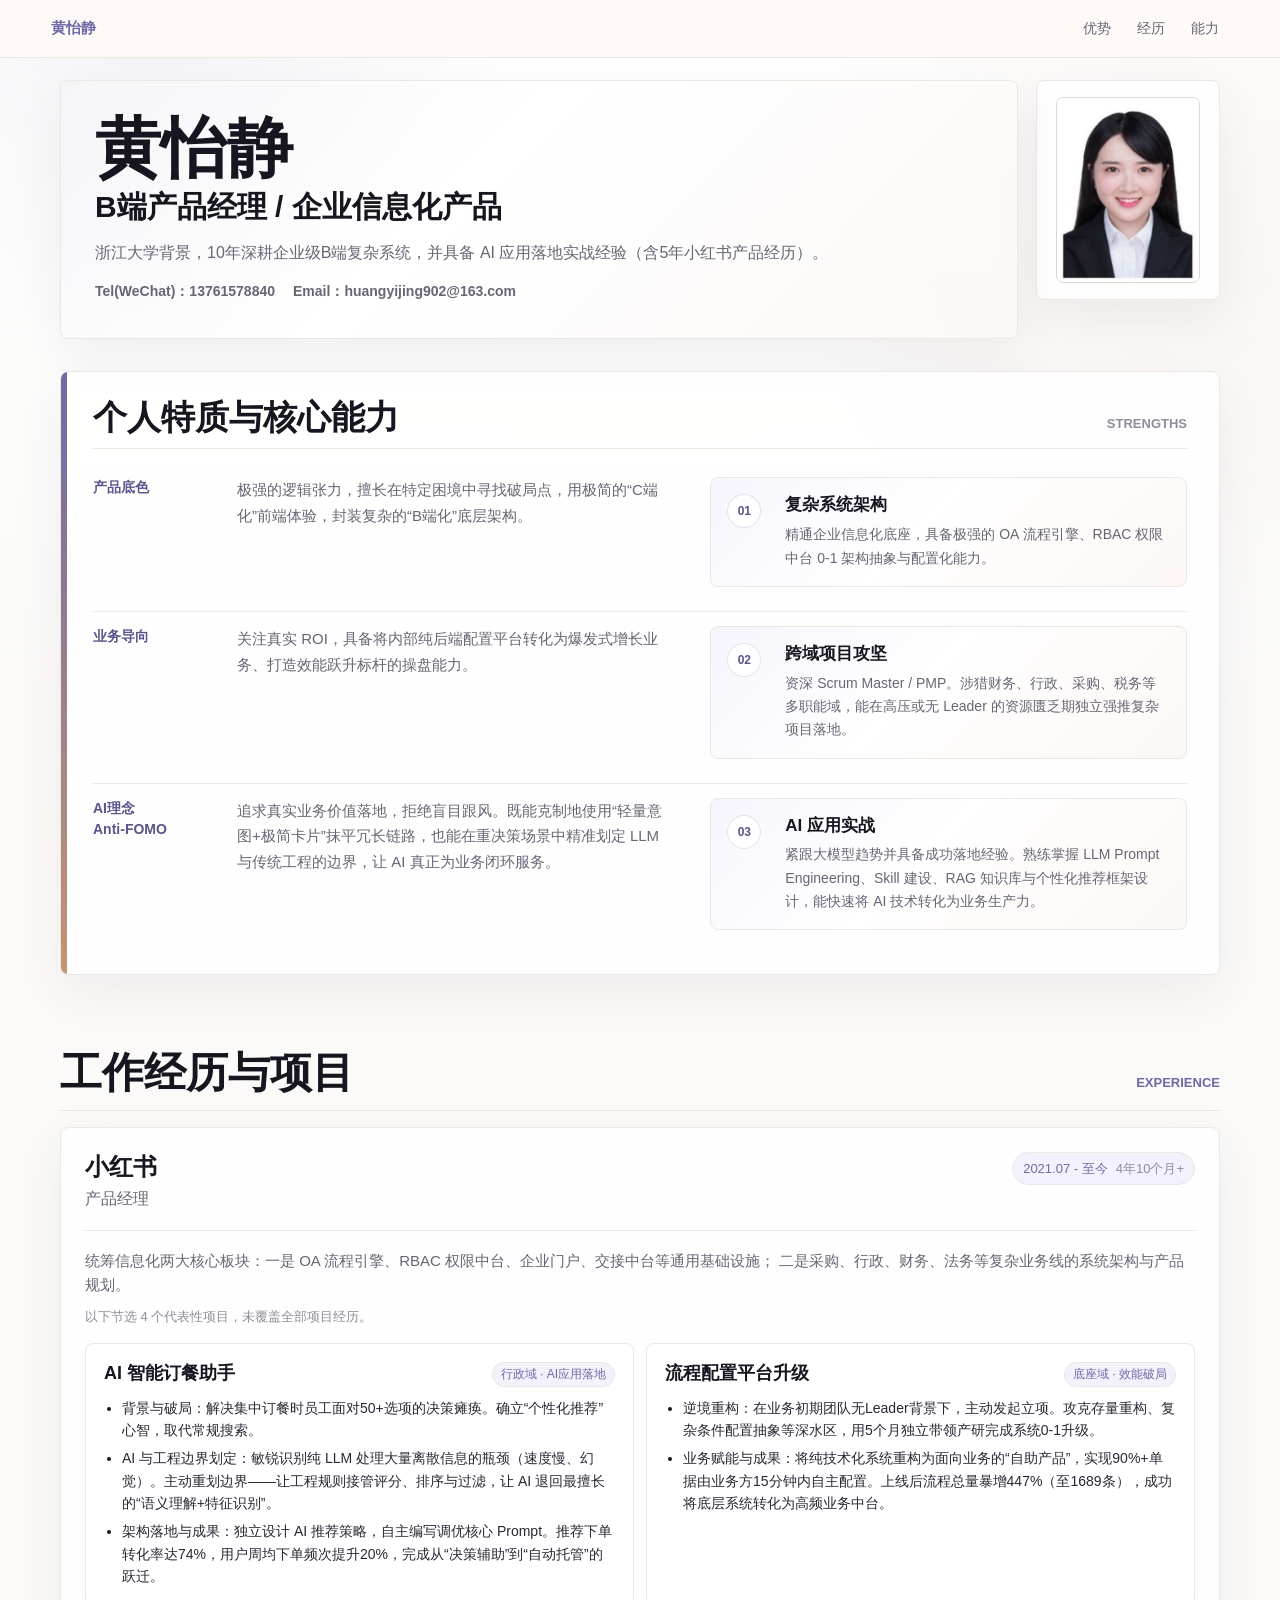
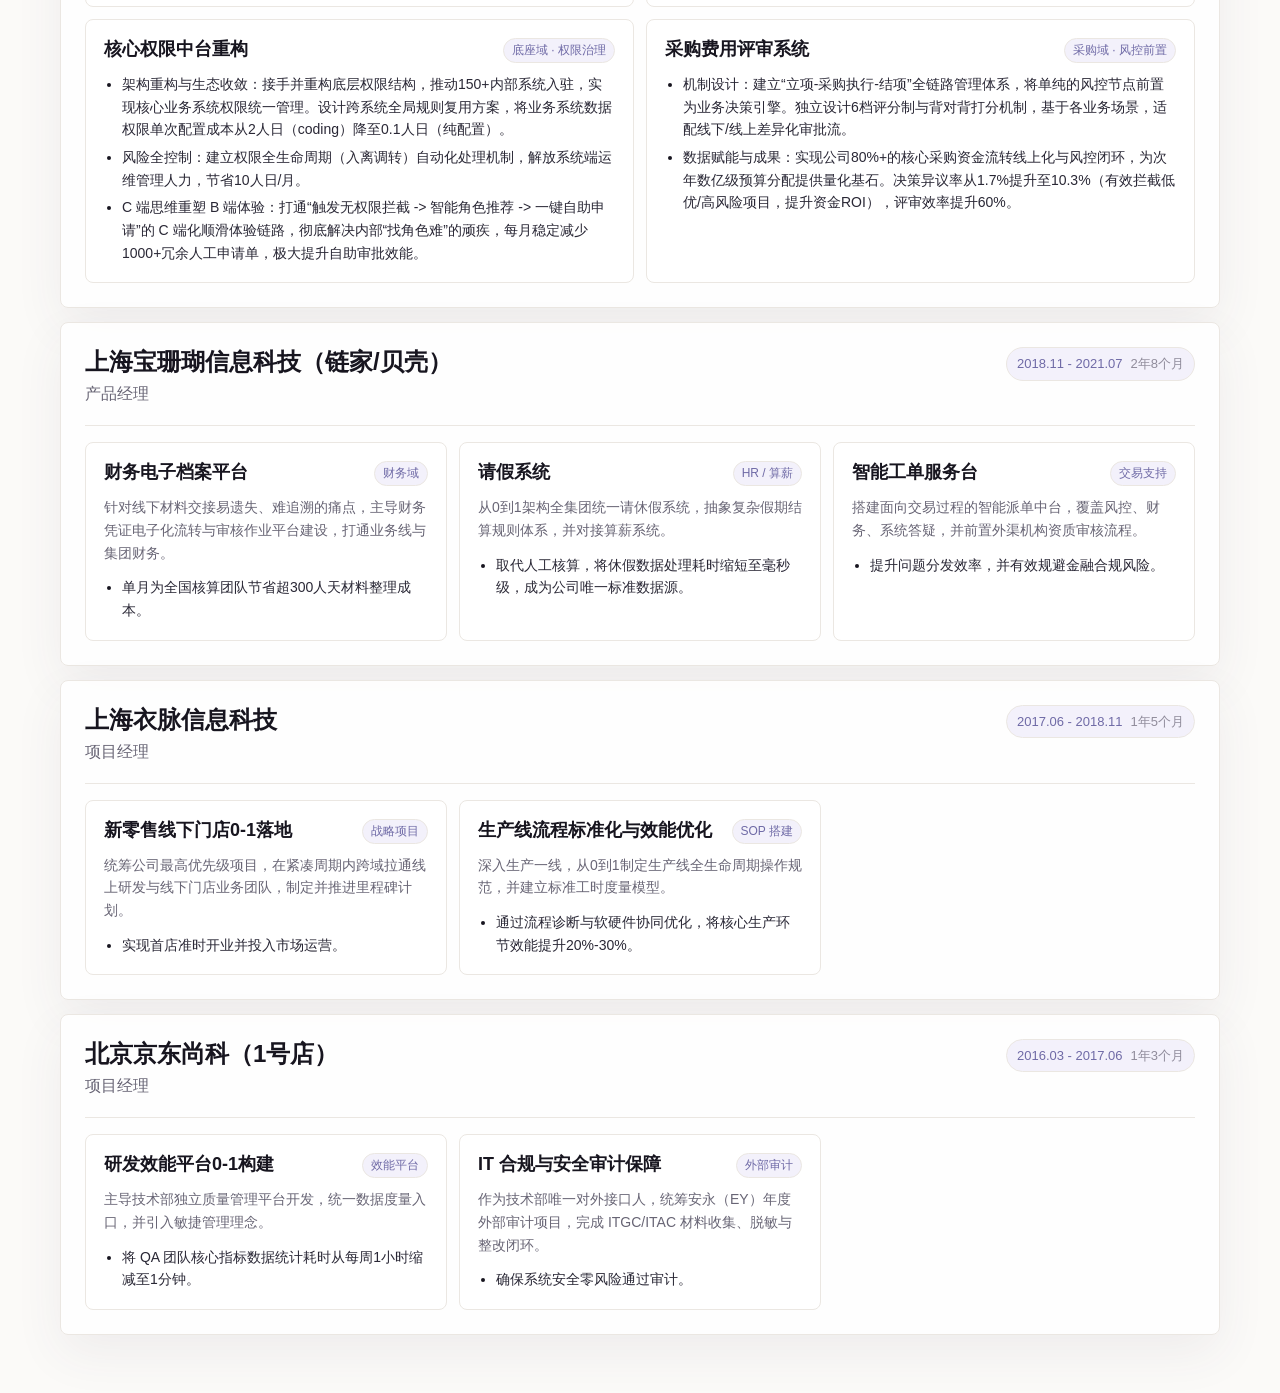
==== commit 0b41b0e3: "Add files via upload" ====
--- a/index.html
+++ b/index.html
@@ -26,63 +26,68 @@
           <h1>黄怡静</h1>
           <p class="title">B端产品经理 / 企业信息化产品</p>
           <p class="intro-text">
-            浙江大学背景，10年深耕企业级B端复杂系统架构，并具备 AI 应用落地实战经验（含5年小红书产品经历）。
-            兼具深厚的底层架构抽象能力与敏锐的业务嗅觉，擅长用 C 端的体验思维重塑复杂的 B 端业务，
-            能在复杂多变及资源受限的环境中，从0到1独立操盘并推动战略级项目落地。
+            浙江大学背景，10年深耕企业级B端复杂系统，并具备 AI 应用落地实战经验（含5年小红书产品经历）。
           </p>
-          <div class="hero-skills" id="skills" aria-label="能力标签">
-            <span>流程引擎</span>
-            <span>RBAC 权限中台</span>
-            <span>AI 推荐策略</span>
-            <span>Prompt Engineering</span>
-            <span>RAG 知识库</span>
-            <span>配置化平台</span>
-            <span>采购/财务/行政/法务</span>
-            <span>复杂项目推进</span>
-            <span>PMP</span>
-            <span>CET-6</span>
-          </div>
+          <p class="intro-contact">
+            <span>Tel(WeChat)：13761578840</span>
+            <span>Email：huangyijing902@163.com</span>
+          </p>
         </div>
 
         <aside class="profile">
           <img src="./assets/image2.jpeg" alt="黄怡静证件照">
-          <div>
-            <strong>联系方式</strong>
-            <span>Tel(WeChat)：13761578840</span>
-            <span>Email：huangyijing902@163.com</span>
-          </div>
-          <div>
-            <strong>当前状态</strong>
-            <span>小红书 · 产品经理</span>
-          </div>
-          <div>
-            <strong>教育背景</strong>
-            <span>浙江大学 · 电子科学与技术 · 学士</span>
-          </div>
         </aside>
       </section>
 
       <section class="summary" id="summary" aria-label="核心优势">
-        <article>
-          <span>01</span>
-          <h2>复杂系统抽象</h2>
-          <p>熟悉企业信息化底座，能把流程、权限、组织、角色、配置规则等复杂能力沉淀为可复用的平台能力。</p>
-        </article>
-        <article>
-          <span>02</span>
-          <h2>业务结果导向</h2>
-          <p>关注效率、ROI 与真实使用率，多个项目带来配置效率、审批效率、核算效率和用户转化的量化提升。</p>
-        </article>
-        <article>
-          <span>03</span>
-          <h2>AI 落地判断</h2>
-          <p>不追热点堆概念，能判断 LLM 与工程规则的边界，将 AI 用在语义理解、意图识别和推荐体验中。</p>
-        </article>
-        <article>
-          <span>04</span>
-          <h2>跨职能推进</h2>
-          <p>覆盖行政、采购、财务、法务、税务等多业务域，具备 PMP 背景和复杂项目推进经验。</p>
-        </article>
+        <div class="summary-head">
+          <p class="kicker">Strengths</p>
+          <h2>个人特质与核心能力</h2>
+        </div>
+
+        <div class="summary-pairs" aria-label="个人特质与核心能力映射">
+          <article class="summary-pair">
+            <div class="trait-item">
+              <span>产品底色</span>
+              <p>极强的逻辑张力，擅长在特定困境中寻找破局点，用极简的“C端化”前端体验，封装复杂的“B端化”底层架构。</p>
+            </div>
+            <div class="capability-item">
+              <span>01</span>
+              <div>
+                <h3>复杂系统架构</h3>
+                <p>精通企业信息化底座，具备极强的 OA 流程引擎、RBAC 权限中台 0-1 架构抽象与配置化能力。</p>
+              </div>
+            </div>
+          </article>
+
+          <article class="summary-pair">
+            <div class="trait-item">
+              <span>业务导向</span>
+              <p>关注真实 ROI，具备将内部纯后端配置平台转化为爆发式增长业务、打造效能跃升标杆的操盘能力。</p>
+            </div>
+            <div class="capability-item">
+              <span>02</span>
+              <div>
+                <h3>跨域项目攻坚</h3>
+                <p>资深 Scrum Master / PMP。涉猎财务、行政、采购、税务等多职能域，能在高压或无 Leader 的资源匮乏期独立强推复杂项目落地。</p>
+              </div>
+            </div>
+          </article>
+
+          <article class="summary-pair">
+            <div class="trait-item">
+              <span>AI理念<br>Anti-FOMO</span>
+              <p>追求真实业务价值落地，拒绝盲目跟风。既能克制地使用“轻量意图+极简卡片”抹平冗长链路，也能在重决策场景中精准划定 LLM 与传统工程的边界，让 AI 真正为业务闭环服务。</p>
+            </div>
+            <div class="capability-item">
+              <span>03</span>
+              <div>
+                <h3>AI 应用实战</h3>
+                <p>紧跟大模型趋势并具备成功落地经验。熟练掌握 LLM Prompt Engineering、Skill 建设、RAG 知识库与个性化推荐框架设计，能快速将 AI 技术转化为业务生产力。</p>
+              </div>
+            </div>
+          </article>
+        </div>
       </section>
 
       <section class="section" id="experience">
@@ -98,12 +103,13 @@
                 <h3>小红书</h3>
                 <p>产品经理</p>
               </div>
-              <time>2021.07 - 至今 <span>3年10个月+</span></time>
+              <time>2021.07 - 至今 <span>4年10个月+</span></time>
             </div>
             <p class="company-scope">
               统筹信息化两大核心板块：一是 OA 流程引擎、RBAC 权限中台、企业门户、交接中台等通用基础设施；
               二是采购、行政、财务、法务等复杂业务线的系统架构与产品规划。
             </p>
+            <p class="company-note">以下节选 4 个代表性项目，未覆盖全部项目经历。</p>
 
             <div class="project-list">
               <section class="resume-project">
@@ -111,11 +117,9 @@
                   <h4>AI 智能订餐助手</h4>
                   <span>行政域 · AI应用落地</span>
                 </div>
-                <p>
-                  背景与破局：解决集中订餐时员工面对50+选项的决策瘫痪。确立“个性化推荐”心智，取代常规搜索。
-                </p>
-                <ul>
-                  <li>AI 与工程边界划定：敏锐识别纯 LLM 处理大量离散信息的瓶颈（速度慢、幻觉），主动重划边界——让工程规则接管评分、排序与过滤，让 AI 退回最擅长的“语义理解+特征识别”。</li>
+                <ul>
+                  <li>背景与破局：解决集中订餐时员工面对50+选项的决策瘫痪。确立“个性化推荐”心智，取代常规搜索。</li>
+                  <li>AI 与工程边界划定：敏锐识别纯 LLM 处理大量离散信息的瓶颈（速度慢、幻觉）。主动重划边界——让工程规则接管评分、排序与过滤，让 AI 退回最擅长的“语义理解+特征识别”。</li>
                   <li>架构落地与成果：独立设计 AI 推荐策略，自主编写调优核心 Prompt。推荐下单转化率达74%，用户周均下单频次提升20%，完成从“决策辅助”到“自动托管”的跃迁。</li>
                 </ul>
               </section>
@@ -125,10 +129,8 @@
                   <h4>流程配置平台升级</h4>
                   <span>底座域 · 效能破局</span>
                 </div>
-                <p>
-                  逆境重构：在业务初期团队无Leader背景下，主动发起立项。攻克存量重构、复杂条件配置抽象等深水区，用5个月独立带领产研完成系统0-1升级。
-                </p>
-                <ul>
+                <ul>
+                  <li>逆境重构：在业务初期团队无Leader背景下，主动发起立项。攻克存量重构、复杂条件配置抽象等深水区，用5个月独立带领产研完成系统0-1升级。</li>
                   <li>业务赋能与成果：将纯技术化系统重构为面向业务的“自助产品”，实现90%+单据由业务方15分钟内自主配置。上线后流程总量暴增447%（至1689条），成功将底层系统转化为高频业务中台。</li>
                 </ul>
               </section>
@@ -138,10 +140,8 @@
                   <h4>核心权限中台重构</h4>
                   <span>底座域 · 权限治理</span>
                 </div>
-                <p>
-                  架构重构与生态收敛：接手并重构底层权限结构，推动150+内部系统入驻，实现核心业务系统权限统一管理。设计跨系统全局规则复用方案，将业务系统数据权限单次配置成本从2人日（coding）降至0.1人日（纯配置）。
-                </p>
-                <ul>
+                <ul>
+                  <li>架构重构与生态收敛：接手并重构底层权限结构，推动150+内部系统入驻，实现核心业务系统权限统一管理。设计跨系统全局规则复用方案，将业务系统数据权限单次配置成本从2人日（coding）降至0.1人日（纯配置）。</li>
                   <li>风险全控制：建立权限全生命周期（入离调转）自动化处理机制，解放系统端运维管理人力，节省10人日/月。</li>
                   <li>C 端思维重塑 B 端体验：打通“触发无权限拦截 -> 智能角色推荐 -> 一键自助申请”的 C 端化顺滑体验链路，彻底解决内部“找角色难”的顽疾，每月稳定减少1000+冗余人工申请单，极大提升自助审批效能。</li>
                 </ul>
@@ -152,10 +152,8 @@
                   <h4>采购费用评审系统</h4>
                   <span>采购域 · 风控前置</span>
                 </div>
-                <p>
-                  机制设计：建立“立项-采购执行-结项”全链路管理体系，将单纯的风控节点前置为业务决策引擎。独立设计6档评分制与背对背打分机制，基于各业务场景，适配线下/线上差异化审批流。
-                </p>
-                <ul>
+                <ul>
+                  <li>机制设计：建立“立项-采购执行-结项”全链路管理体系，将单纯的风控节点前置为业务决策引擎。独立设计6档评分制与背对背打分机制，基于各业务场景，适配线下/线上差异化审批流。</li>
                   <li>数据赋能与成果：实现公司80%+的核心采购资金流转线上化与风控闭环，为次年数亿级预算分配提供量化基石。决策异议率从1.7%提升至10.3%（有效拦截低优/高风险项目，提升资金ROI），评审效率提升60%。</li>
                 </ul>
               </section>
--- a/styles.css
+++ b/styles.css
@@ -93,15 +93,15 @@
 
 .intro {
   display: grid;
-  grid-template-columns: minmax(0, 1fr) 300px;
-  gap: 28px;
-  align-items: stretch;
-  padding: 32px 0 18px;
+  grid-template-columns: minmax(0, 1fr) 184px;
+  gap: 18px;
+  align-items: start;
+  padding: 22px 0 16px;
 }
 
 .intro-main,
 .profile,
-.summary article,
+.summary,
 .company,
 .two-column,
 .contact {
@@ -114,7 +114,7 @@
 .intro-main {
   position: relative;
   overflow: hidden;
-  padding: clamp(28px, 4.5vw, 44px);
+  padding: clamp(24px, 3.2vw, 34px);
 }
 
 .intro-main::before {
@@ -147,26 +147,42 @@
 }
 
 h1 {
-  margin-bottom: 8px;
-  color: var(--ink);
-  font-size: clamp(52px, 8vw, 92px);
-  line-height: 0.98;
+  margin-bottom: 6px;
+  color: var(--ink);
+  font-size: clamp(46px, 6.2vw, 66px);
+  line-height: 1.02;
   letter-spacing: 0;
 }
 
 .title {
-  margin-bottom: 16px;
-  color: var(--ink);
-  font-size: clamp(21px, 3vw, 32px);
+  margin-bottom: 14px;
+  color: var(--ink);
+  font-size: clamp(22px, 2.8vw, 30px);
   font-weight: 680;
   line-height: 1.25;
 }
 
 .intro-text {
   max-width: 780px;
-  margin-bottom: 24px;
+  margin-bottom: 14px;
   color: var(--muted);
   font-size: 16px;
+}
+
+.intro-contact {
+  display: flex;
+  flex-wrap: wrap;
+  gap: 8px 18px;
+  margin-bottom: 0;
+  color: var(--muted);
+  font-size: 14px;
+  font-weight: 650;
+}
+
+.intro-contact span {
+  display: inline-flex;
+  align-items: center;
+  min-height: 24px;
 }
 
 .hero-skills {
@@ -202,93 +218,138 @@
 }
 
 .profile {
-  display: grid;
-  align-content: start;
-  gap: 16px;
-  padding: 18px;
+  display: flex;
+  align-items: center;
+  justify-content: center;
+  padding: 16px;
 }
 
 .profile img {
-  width: 92px;
-  height: 118px;
+  width: 144px;
+  height: 186px;
   object-fit: cover;
   border: 1px solid var(--line-strong);
   border-radius: 7px;
 }
 
-.profile div {
-  display: grid;
-  gap: 3px;
-  padding-top: 14px;
+.summary {
+  position: relative;
+  margin: 16px 0 52px;
+  padding: clamp(18px, 2.5vw, 26px) clamp(22px, 3vw, 32px) clamp(20px, 2.8vw, 30px);
+  overflow: hidden;
+}
+
+.summary::before {
+  content: "";
+  position: absolute;
+  top: 0;
+  left: 0;
+  width: 6px;
+  height: 100%;
+  background: linear-gradient(var(--accent), var(--warm));
+  pointer-events: none;
+}
+
+.summary-head {
+  display: flex;
+  align-items: end;
+  justify-content: space-between;
+  gap: 24px;
+  margin-bottom: 14px;
+  padding-bottom: 12px;
+  border-bottom: 1px solid var(--line);
+}
+
+.summary-head .kicker {
+  order: 2;
+  margin-bottom: 2px;
+  color: var(--subtle);
+}
+
+.summary-head h2 {
+  margin-bottom: 0;
+  color: var(--ink);
+  font-size: clamp(24px, 3.2vw, 34px);
+  line-height: 1.14;
+}
+
+.summary-pairs {
+  display: grid;
+  gap: 10px;
+}
+
+.summary-pair {
+  display: grid;
+  grid-template-columns: minmax(0, 1fr) minmax(340px, 0.82fr);
+  gap: clamp(18px, 3vw, 36px);
+  align-items: stretch;
+  padding: 14px 0;
   border-top: 1px solid var(--line);
 }
 
-.profile strong {
-  color: var(--ink);
+.summary-pair:first-child {
+  border-top: 0;
+}
+
+.trait-item {
+  display: grid;
+  grid-template-columns: 128px minmax(0, 1fr);
+  gap: 16px;
+  align-items: start;
+}
+
+.trait-item span {
+  color: var(--accent-strong);
   font-size: 14px;
-}
-
-.profile span {
-  color: var(--muted);
-  font-size: 14px;
-}
-
-.summary {
-  display: grid;
-  grid-template-columns: repeat(4, minmax(0, 1fr));
-  gap: 12px;
-  margin-bottom: 52px;
-}
-
-.summary article {
-  min-height: 188px;
-  padding: 20px;
-  box-shadow: none;
-  background: rgba(255, 255, 255, 0.78);
-}
-
-.summary article:nth-child(1) {
-  border-top: 3px solid var(--accent);
-}
-
-.summary article:nth-child(2) {
-  border-top: 3px solid var(--accent);
-}
-
-.summary article:nth-child(3) {
-  border-top: 3px solid var(--accent);
-}
-
-.summary article:nth-child(4) {
-  border-top: 3px solid var(--accent);
-}
-
-.summary span {
+  font-weight: 760;
+  line-height: 1.5;
+}
+
+.trait-item p {
+  margin: 0;
+  color: var(--muted);
+  font-size: 15px;
+  line-height: 1.72;
+}
+
+.capability-item {
+  display: grid;
+  grid-template-columns: 42px minmax(0, 1fr);
+  gap: 16px;
+  min-height: 100%;
+  padding: 16px;
+  border: 1px solid var(--line);
+  border-radius: 8px;
+  background: linear-gradient(135deg, rgba(243, 241, 251, 0.72), rgba(255, 255, 255, 0.9) 44%, rgba(251, 244, 239, 0.7));
+}
+
+.capability-item span {
   display: inline-flex;
   align-items: center;
   justify-content: center;
-  width: 32px;
-  height: 26px;
-  margin-bottom: 22px;
-  border: 1px solid var(--line);
-  border-radius: 999px;
+  width: 34px;
+  height: 34px;
+  border: 1px solid rgba(111, 106, 166, 0.18);
+  border-radius: 50%;
   color: var(--accent-strong);
   background: #fff;
   font-size: 12px;
-  font-weight: 720;
-}
-
-.summary h2 {
-  margin-bottom: 8px;
-  color: var(--ink);
-  font-size: 18px;
-  line-height: 1.3;
-}
-
-.summary p {
+  font-weight: 760;
+  line-height: 1;
+}
+
+.capability-item h3 {
+  margin: 0 0 6px;
+  color: var(--ink);
+  font-size: 17px;
+  line-height: 1.35;
+}
+
+.capability-item p {
   margin-bottom: 0;
   color: var(--muted);
   font-size: 14px;
+  line-height: 1.66;
 }
 
 .section {
@@ -368,6 +429,18 @@
 .company-scope {
   margin: 18px 0 4px;
   font-size: 15px;
+}
+
+.company-note {
+  margin: 10px 0 0;
+  color: var(--subtle);
+  font-size: 13px;
+}
+
+.company-note {
+  margin: 8px 0 0;
+  color: var(--subtle);
+  font-size: 13px;
 }
 
 .project-list {
@@ -445,10 +518,14 @@
     align-items: center;
   }
 
-  .summary,
   .project-list,
   .project-list.compact {
     grid-template-columns: repeat(2, minmax(0, 1fr));
+  }
+
+  .summary-pair {
+    grid-template-columns: 1fr;
+    gap: 12px;
   }
 }
 
@@ -477,10 +554,9 @@
   }
 
   h1 {
-    font-size: 56px;
-  }
-
-  .summary,
+    font-size: 48px;
+  }
+
   .project-list,
   .project-list.compact,
   .company-head,
@@ -488,6 +564,35 @@
     grid-template-columns: 1fr;
   }
 
+  .summary {
+    padding: 18px 16px 18px;
+  }
+
+  .summary::before {
+    width: 4px;
+  }
+
+  .summary-head {
+    display: grid;
+    gap: 4px;
+    margin-bottom: 12px;
+  }
+
+  .summary-head .kicker {
+    order: 0;
+  }
+
+  .trait-item {
+    grid-template-columns: 1fr;
+    gap: 6px;
+  }
+
+  .capability-item {
+    grid-template-columns: 34px minmax(0, 1fr);
+    gap: 12px;
+    padding: 16px;
+  }
+
   .company,
   .intro-main {
     padding: 18px;
@@ -530,7 +635,9 @@
 
   .intro-main,
   .profile,
-  .summary article,
+  .summary,
+  .summary-pair,
+  .capability-item,
   .company,
   .two-column,
   .contact,
@@ -541,7 +648,7 @@
 
   .project-list,
   .project-list.compact,
-  .summary {
+  .summary-pair {
     grid-template-columns: repeat(2, 1fr);
   }
 }
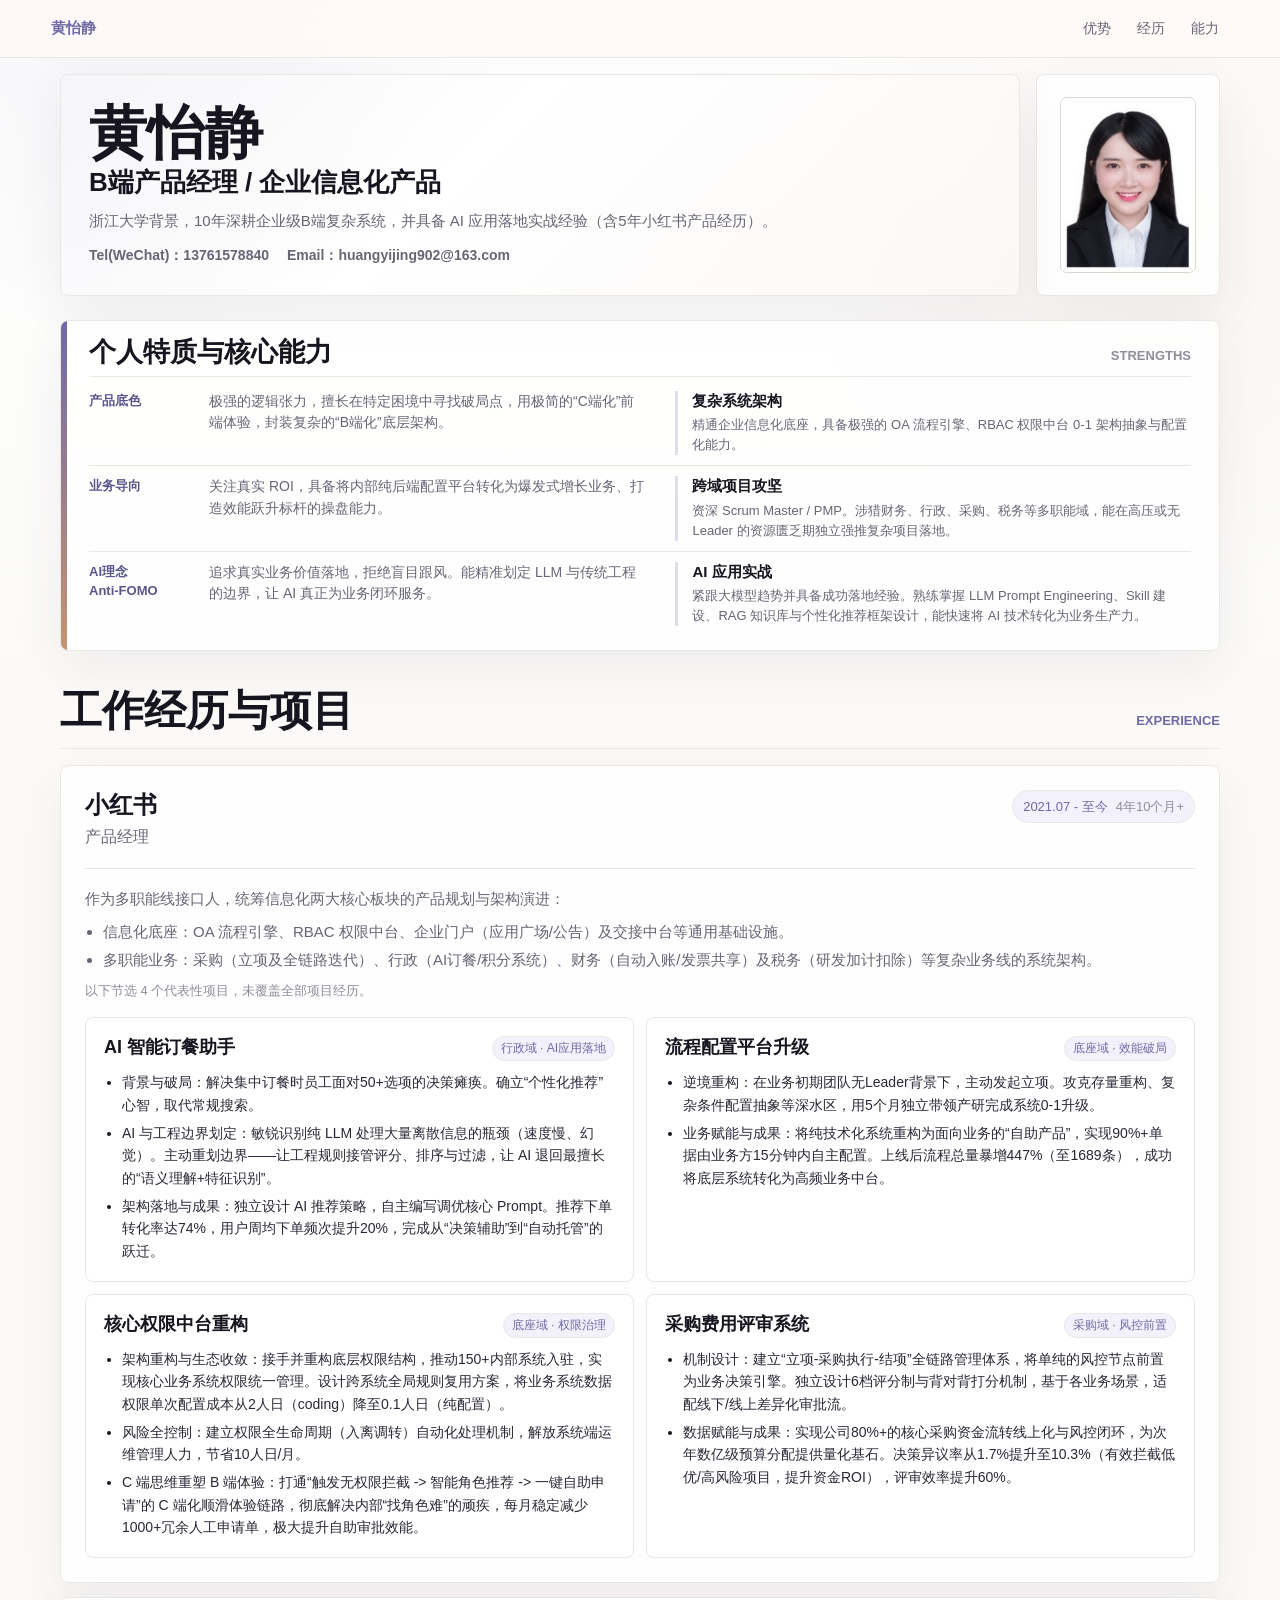
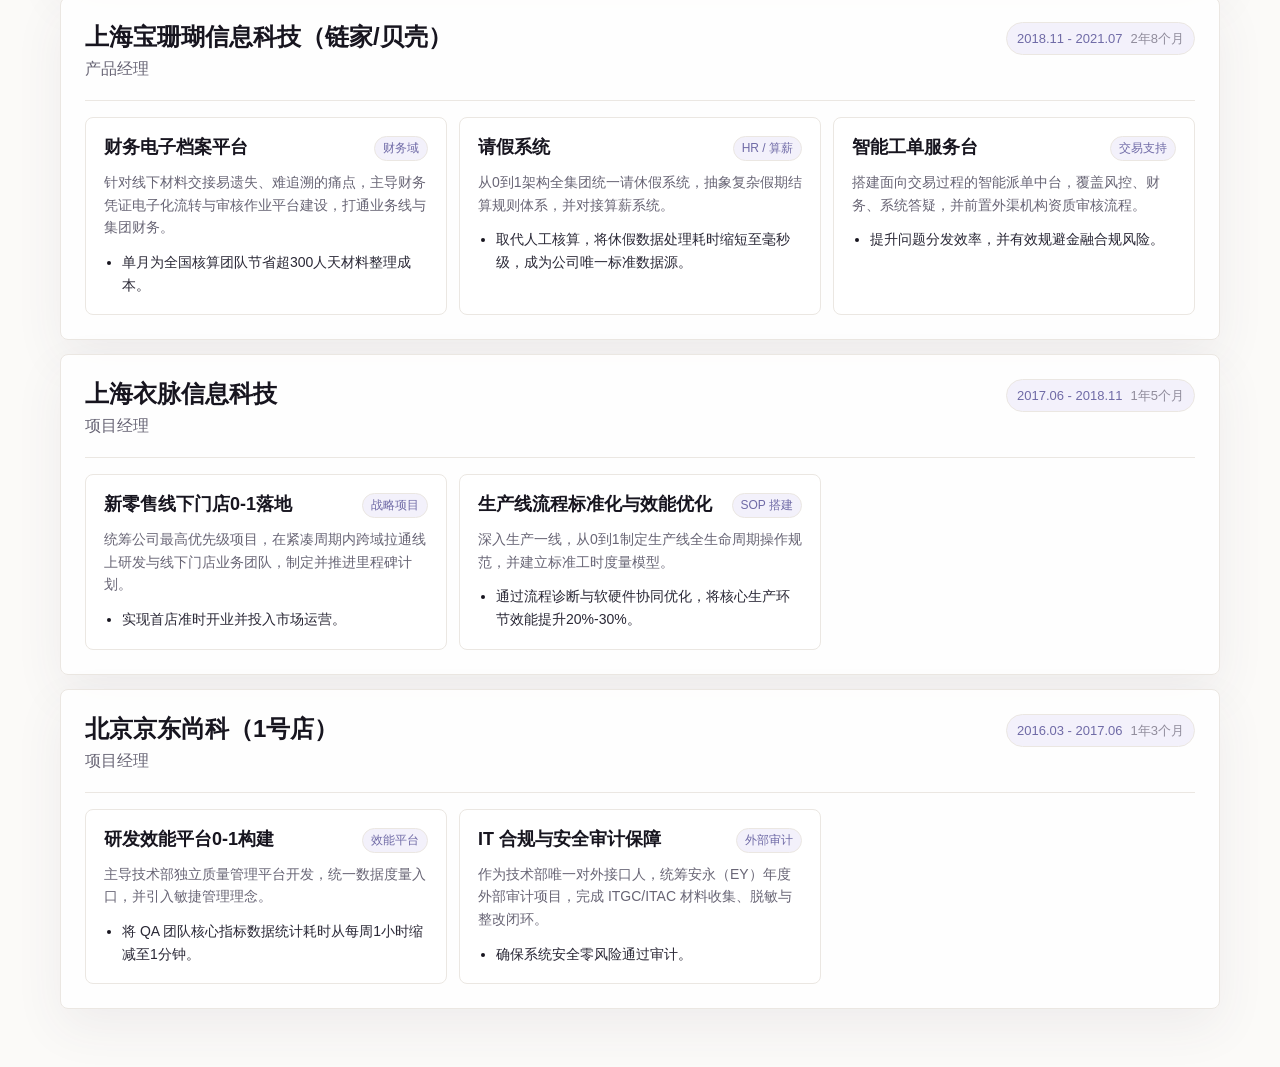
==== commit 51142693: "Add files via upload" ====
--- a/index.html
+++ b/index.html
@@ -52,11 +52,8 @@
               <p>极强的逻辑张力，擅长在特定困境中寻找破局点，用极简的“C端化”前端体验，封装复杂的“B端化”底层架构。</p>
             </div>
             <div class="capability-item">
-              <span>01</span>
-              <div>
-                <h3>复杂系统架构</h3>
-                <p>精通企业信息化底座，具备极强的 OA 流程引擎、RBAC 权限中台 0-1 架构抽象与配置化能力。</p>
-              </div>
+              <h3>复杂系统架构</h3>
+              <p>精通企业信息化底座，具备极强的 OA 流程引擎、RBAC 权限中台 0-1 架构抽象与配置化能力。</p>
             </div>
           </article>
 
@@ -66,25 +63,19 @@
               <p>关注真实 ROI，具备将内部纯后端配置平台转化为爆发式增长业务、打造效能跃升标杆的操盘能力。</p>
             </div>
             <div class="capability-item">
-              <span>02</span>
-              <div>
-                <h3>跨域项目攻坚</h3>
-                <p>资深 Scrum Master / PMP。涉猎财务、行政、采购、税务等多职能域，能在高压或无 Leader 的资源匮乏期独立强推复杂项目落地。</p>
-              </div>
+              <h3>跨域项目攻坚</h3>
+              <p>资深 Scrum Master / PMP。涉猎财务、行政、采购、税务等多职能域，能在高压或无 Leader 的资源匮乏期独立强推复杂项目落地。</p>
             </div>
           </article>
 
           <article class="summary-pair">
             <div class="trait-item">
               <span>AI理念<br>Anti-FOMO</span>
-              <p>追求真实业务价值落地，拒绝盲目跟风。既能克制地使用“轻量意图+极简卡片”抹平冗长链路，也能在重决策场景中精准划定 LLM 与传统工程的边界，让 AI 真正为业务闭环服务。</p>
+              <p>追求真实业务价值落地，拒绝盲目跟风。能精准划定 LLM 与传统工程的边界，让 AI 真正为业务闭环服务。</p>
             </div>
             <div class="capability-item">
-              <span>03</span>
-              <div>
-                <h3>AI 应用实战</h3>
-                <p>紧跟大模型趋势并具备成功落地经验。熟练掌握 LLM Prompt Engineering、Skill 建设、RAG 知识库与个性化推荐框架设计，能快速将 AI 技术转化为业务生产力。</p>
-              </div>
+              <h3>AI 应用实战</h3>
+              <p>紧跟大模型趋势并具备成功落地经验。熟练掌握 LLM Prompt Engineering、Skill 建设、RAG 知识库与个性化推荐框架设计，能快速将 AI 技术转化为业务生产力。</p>
             </div>
           </article>
         </div>
@@ -105,10 +96,13 @@
               </div>
               <time>2021.07 - 至今 <span>4年10个月+</span></time>
             </div>
-            <p class="company-scope">
-              统筹信息化两大核心板块：一是 OA 流程引擎、RBAC 权限中台、企业门户、交接中台等通用基础设施；
-              二是采购、行政、财务、法务等复杂业务线的系统架构与产品规划。
-            </p>
+            <div class="company-scope">
+              <p>作为多职能线接口人，统筹信息化两大核心板块的产品规划与架构演进：</p>
+              <ul>
+                <li>信息化底座：OA 流程引擎、RBAC 权限中台、企业门户（应用广场/公告）及交接中台等通用基础设施。</li>
+                <li>多职能业务：采购（立项及全链路迭代）、行政（AI订餐/积分系统）、财务（自动入账/发票共享）及税务（研发加计扣除）等复杂业务线的系统架构。</li>
+              </ul>
+            </div>
             <p class="company-note">以下节选 4 个代表性项目，未覆盖全部项目经历。</p>
 
             <div class="project-list">
--- a/styles.css
+++ b/styles.css
@@ -94,9 +94,9 @@
 .intro {
   display: grid;
   grid-template-columns: minmax(0, 1fr) 184px;
-  gap: 18px;
-  align-items: start;
-  padding: 22px 0 16px;
+  gap: 16px;
+  align-items: stretch;
+  padding: 16px 0 12px;
 }
 
 .intro-main,
@@ -114,7 +114,7 @@
 .intro-main {
   position: relative;
   overflow: hidden;
-  padding: clamp(24px, 3.2vw, 34px);
+  padding: clamp(20px, 2.6vw, 28px);
 }
 
 .intro-main::before {
@@ -147,26 +147,26 @@
 }
 
 h1 {
-  margin-bottom: 6px;
-  color: var(--ink);
-  font-size: clamp(46px, 6.2vw, 66px);
+  margin-bottom: 4px;
+  color: var(--ink);
+  font-size: clamp(44px, 5.5vw, 58px);
   line-height: 1.02;
   letter-spacing: 0;
 }
 
 .title {
-  margin-bottom: 14px;
-  color: var(--ink);
-  font-size: clamp(22px, 2.8vw, 30px);
+  margin-bottom: 10px;
+  color: var(--ink);
+  font-size: clamp(21px, 2.5vw, 26px);
   font-weight: 680;
   line-height: 1.25;
 }
 
 .intro-text {
   max-width: 780px;
-  margin-bottom: 14px;
-  color: var(--muted);
-  font-size: 16px;
+  margin-bottom: 10px;
+  color: var(--muted);
+  font-size: 15px;
 }
 
 .intro-contact {
@@ -221,12 +221,13 @@
   display: flex;
   align-items: center;
   justify-content: center;
-  padding: 16px;
+  min-height: 100%;
+  padding: 14px;
 }
 
 .profile img {
-  width: 144px;
-  height: 186px;
+  width: 136px;
+  height: 176px;
   object-fit: cover;
   border: 1px solid var(--line-strong);
   border-radius: 7px;
@@ -234,8 +235,8 @@
 
 .summary {
   position: relative;
-  margin: 16px 0 52px;
-  padding: clamp(18px, 2.5vw, 26px) clamp(22px, 3vw, 32px) clamp(20px, 2.8vw, 30px);
+  margin: 12px 0 26px;
+  padding: 16px clamp(20px, 2.8vw, 28px) 14px;
   overflow: hidden;
 }
 
@@ -255,8 +256,8 @@
   align-items: end;
   justify-content: space-between;
   gap: 24px;
-  margin-bottom: 14px;
-  padding-bottom: 12px;
+  margin-bottom: 4px;
+  padding-bottom: 8px;
   border-bottom: 1px solid var(--line);
 }
 
@@ -269,21 +270,20 @@
 .summary-head h2 {
   margin-bottom: 0;
   color: var(--ink);
-  font-size: clamp(24px, 3.2vw, 34px);
+  font-size: clamp(22px, 2.6vw, 27px);
   line-height: 1.14;
 }
 
 .summary-pairs {
   display: grid;
-  gap: 10px;
 }
 
 .summary-pair {
   display: grid;
-  grid-template-columns: minmax(0, 1fr) minmax(340px, 0.82fr);
-  gap: clamp(18px, 3vw, 36px);
-  align-items: stretch;
-  padding: 14px 0;
+  grid-template-columns: minmax(0, 1.04fr) minmax(300px, 0.96fr);
+  gap: clamp(16px, 2.6vw, 28px);
+  align-items: start;
+  padding: 10px 0;
   border-top: 1px solid var(--line);
 }
 
@@ -293,14 +293,14 @@
 
 .trait-item {
   display: grid;
-  grid-template-columns: 128px minmax(0, 1fr);
-  gap: 16px;
+  grid-template-columns: 106px minmax(0, 1fr);
+  gap: 14px;
   align-items: start;
 }
 
 .trait-item span {
   color: var(--accent-strong);
-  font-size: 14px;
+  font-size: 13px;
   font-weight: 760;
   line-height: 1.5;
 }
@@ -308,52 +308,31 @@
 .trait-item p {
   margin: 0;
   color: var(--muted);
+  font-size: 14px;
+  line-height: 1.55;
+}
+
+.capability-item {
+  padding-left: 14px;
+  border-left: 3px solid rgba(111, 106, 166, 0.22);
+}
+
+.capability-item h3 {
+  margin: 0 0 4px;
+  color: var(--ink);
   font-size: 15px;
-  line-height: 1.72;
-}
-
-.capability-item {
-  display: grid;
-  grid-template-columns: 42px minmax(0, 1fr);
-  gap: 16px;
-  min-height: 100%;
-  padding: 16px;
-  border: 1px solid var(--line);
-  border-radius: 8px;
-  background: linear-gradient(135deg, rgba(243, 241, 251, 0.72), rgba(255, 255, 255, 0.9) 44%, rgba(251, 244, 239, 0.7));
-}
-
-.capability-item span {
-  display: inline-flex;
-  align-items: center;
-  justify-content: center;
-  width: 34px;
-  height: 34px;
-  border: 1px solid rgba(111, 106, 166, 0.18);
-  border-radius: 50%;
-  color: var(--accent-strong);
-  background: #fff;
-  font-size: 12px;
-  font-weight: 760;
-  line-height: 1;
-}
-
-.capability-item h3 {
-  margin: 0 0 6px;
-  color: var(--ink);
-  font-size: 17px;
   line-height: 1.35;
 }
 
 .capability-item p {
   margin-bottom: 0;
   color: var(--muted);
-  font-size: 14px;
-  line-height: 1.66;
+  font-size: 13px;
+  line-height: 1.55;
 }
 
 .section {
-  padding: 22px 0 58px;
+  padding: 10px 0 58px;
 }
 
 .section-head {
@@ -431,6 +410,17 @@
   font-size: 15px;
 }
 
+.company-scope p {
+  margin-bottom: 8px;
+}
+
+.company-scope ul {
+  display: grid;
+  gap: 4px;
+  margin: 0;
+  padding-left: 18px;
+}
+
 .company-note {
   margin: 10px 0 0;
   color: var(--subtle);
@@ -549,12 +539,12 @@
   }
 
   .intro {
-    padding-top: 24px;
+    padding-top: 16px;
     padding-bottom: 12px;
   }
 
   h1 {
-    font-size: 48px;
+    font-size: 44px;
   }
 
   .project-list,
@@ -565,7 +555,7 @@
   }
 
   .summary {
-    padding: 18px 16px 18px;
+    padding: 16px 14px 14px;
   }
 
   .summary::before {
@@ -575,7 +565,7 @@
   .summary-head {
     display: grid;
     gap: 4px;
-    margin-bottom: 12px;
+    margin-bottom: 8px;
   }
 
   .summary-head .kicker {
@@ -588,9 +578,7 @@
   }
 
   .capability-item {
-    grid-template-columns: 34px minmax(0, 1fr);
-    gap: 12px;
-    padding: 16px;
+    padding-left: 12px;
   }
 
   .company,
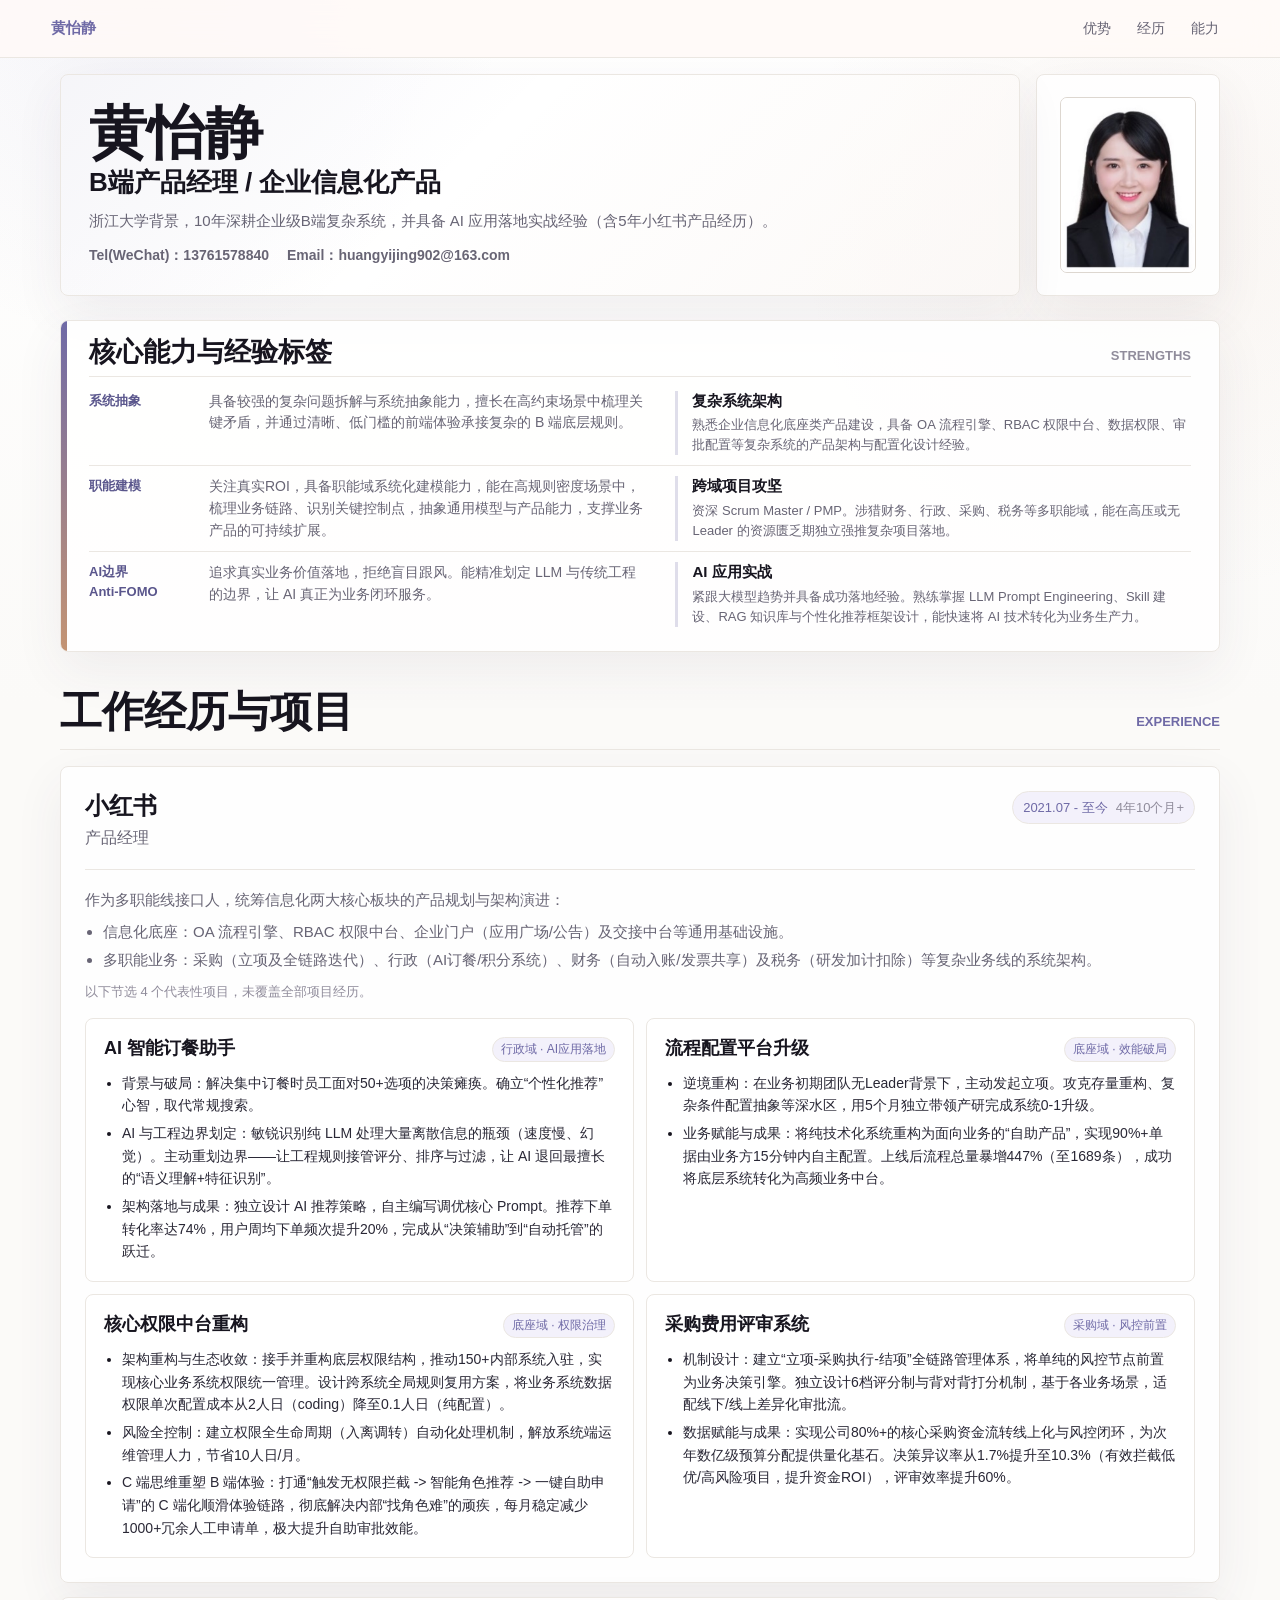
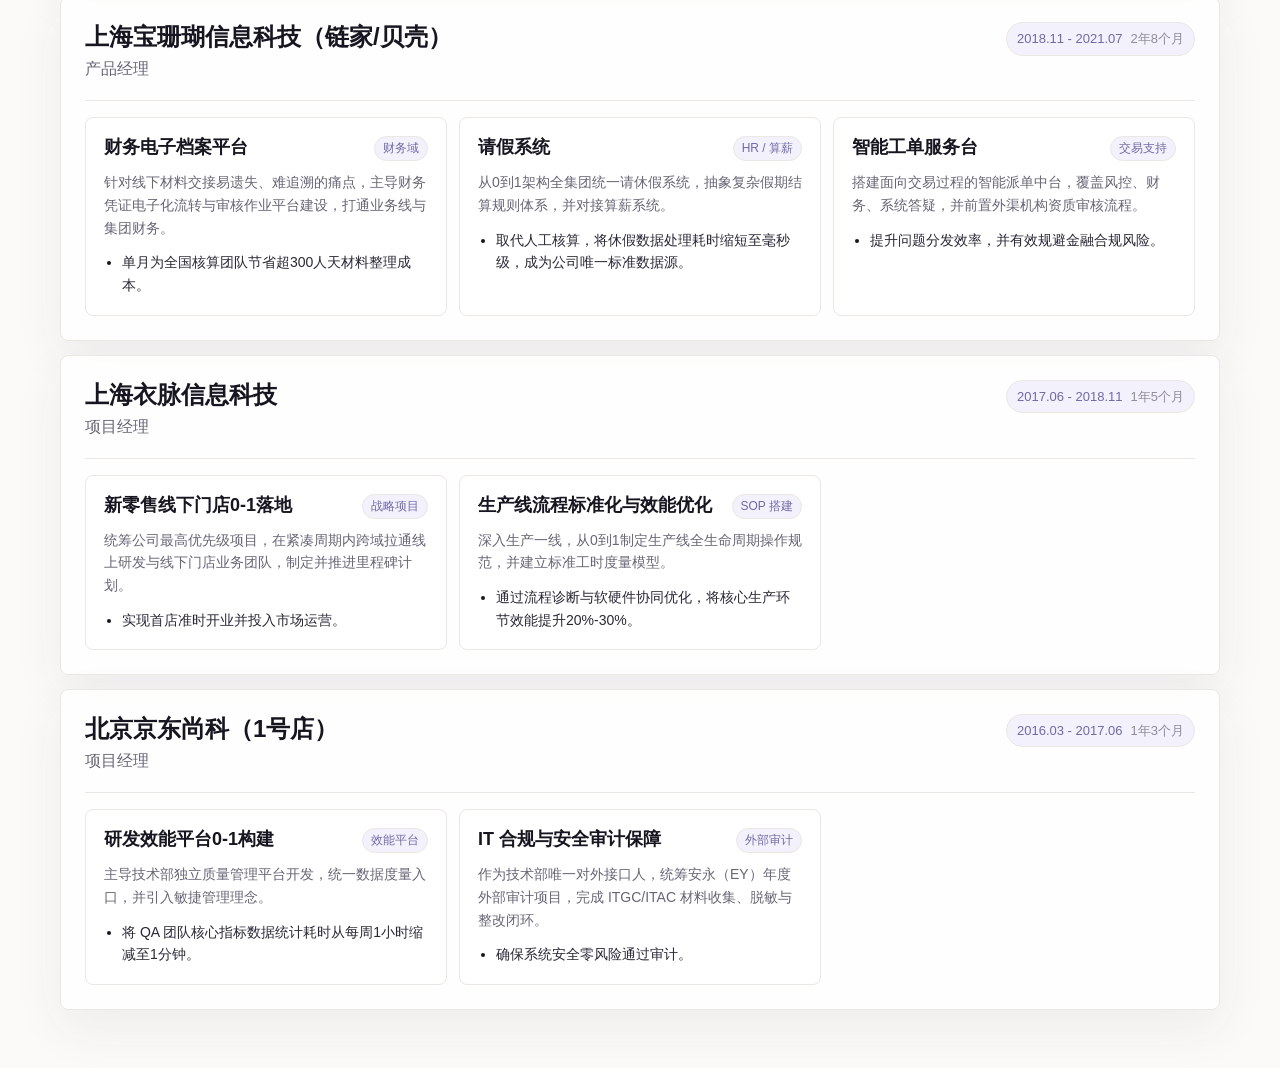
==== commit 1a94d03c: "Add files via upload" ====
--- a/index.html
+++ b/index.html
@@ -42,25 +42,25 @@
       <section class="summary" id="summary" aria-label="核心优势">
         <div class="summary-head">
           <p class="kicker">Strengths</p>
-          <h2>个人特质与核心能力</h2>
+          <h2>核心能力与经验标签</h2>
         </div>
 
         <div class="summary-pairs" aria-label="个人特质与核心能力映射">
           <article class="summary-pair">
             <div class="trait-item">
-              <span>产品底色</span>
-              <p>极强的逻辑张力，擅长在特定困境中寻找破局点，用极简的“C端化”前端体验，封装复杂的“B端化”底层架构。</p>
+              <span>系统抽象</span>
+              <p>具备较强的复杂问题拆解与系统抽象能力，擅长在高约束场景中梳理关键矛盾，并通过清晰、低门槛的前端体验承接复杂的 B 端底层规则。</p>
             </div>
             <div class="capability-item">
               <h3>复杂系统架构</h3>
-              <p>精通企业信息化底座，具备极强的 OA 流程引擎、RBAC 权限中台 0-1 架构抽象与配置化能力。</p>
+              <p>熟悉企业信息化底座类产品建设，具备 OA 流程引擎、RBAC 权限中台、数据权限、审批配置等复杂系统的产品架构与配置化设计经验。</p>
             </div>
           </article>
 
           <article class="summary-pair">
             <div class="trait-item">
-              <span>业务导向</span>
-              <p>关注真实 ROI，具备将内部纯后端配置平台转化为爆发式增长业务、打造效能跃升标杆的操盘能力。</p>
+              <span>职能建模</span>
+              <p>关注真实ROI，具备职能域系统化建模能力，能在高规则密度场景中，梳理业务链路、识别关键控制点，抽象通用模型与产品能力，支撑业务产品的可持续扩展。</p>
             </div>
             <div class="capability-item">
               <h3>跨域项目攻坚</h3>
@@ -70,7 +70,7 @@
 
           <article class="summary-pair">
             <div class="trait-item">
-              <span>AI理念<br>Anti-FOMO</span>
+              <span>AI边界<br>Anti-FOMO</span>
               <p>追求真实业务价值落地，拒绝盲目跟风。能精准划定 LLM 与传统工程的边界，让 AI 真正为业务闭环服务。</p>
             </div>
             <div class="capability-item">
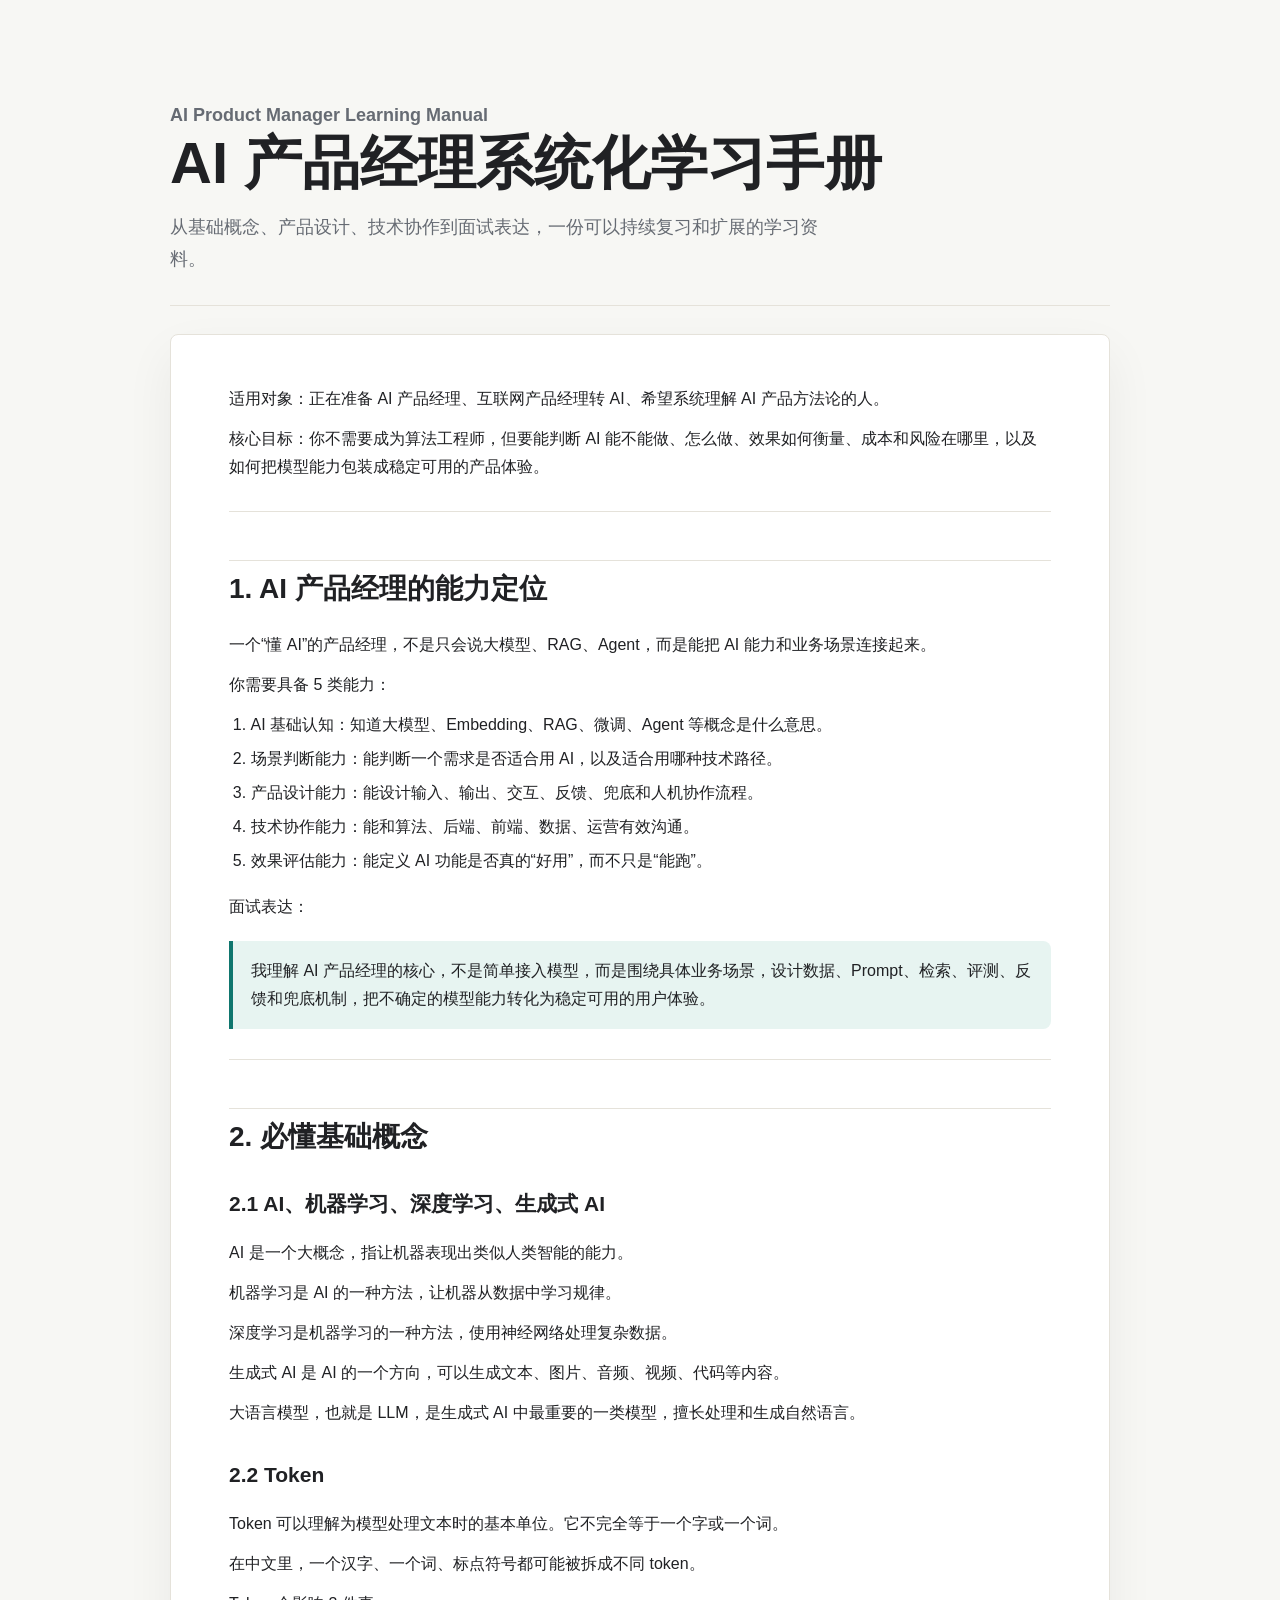
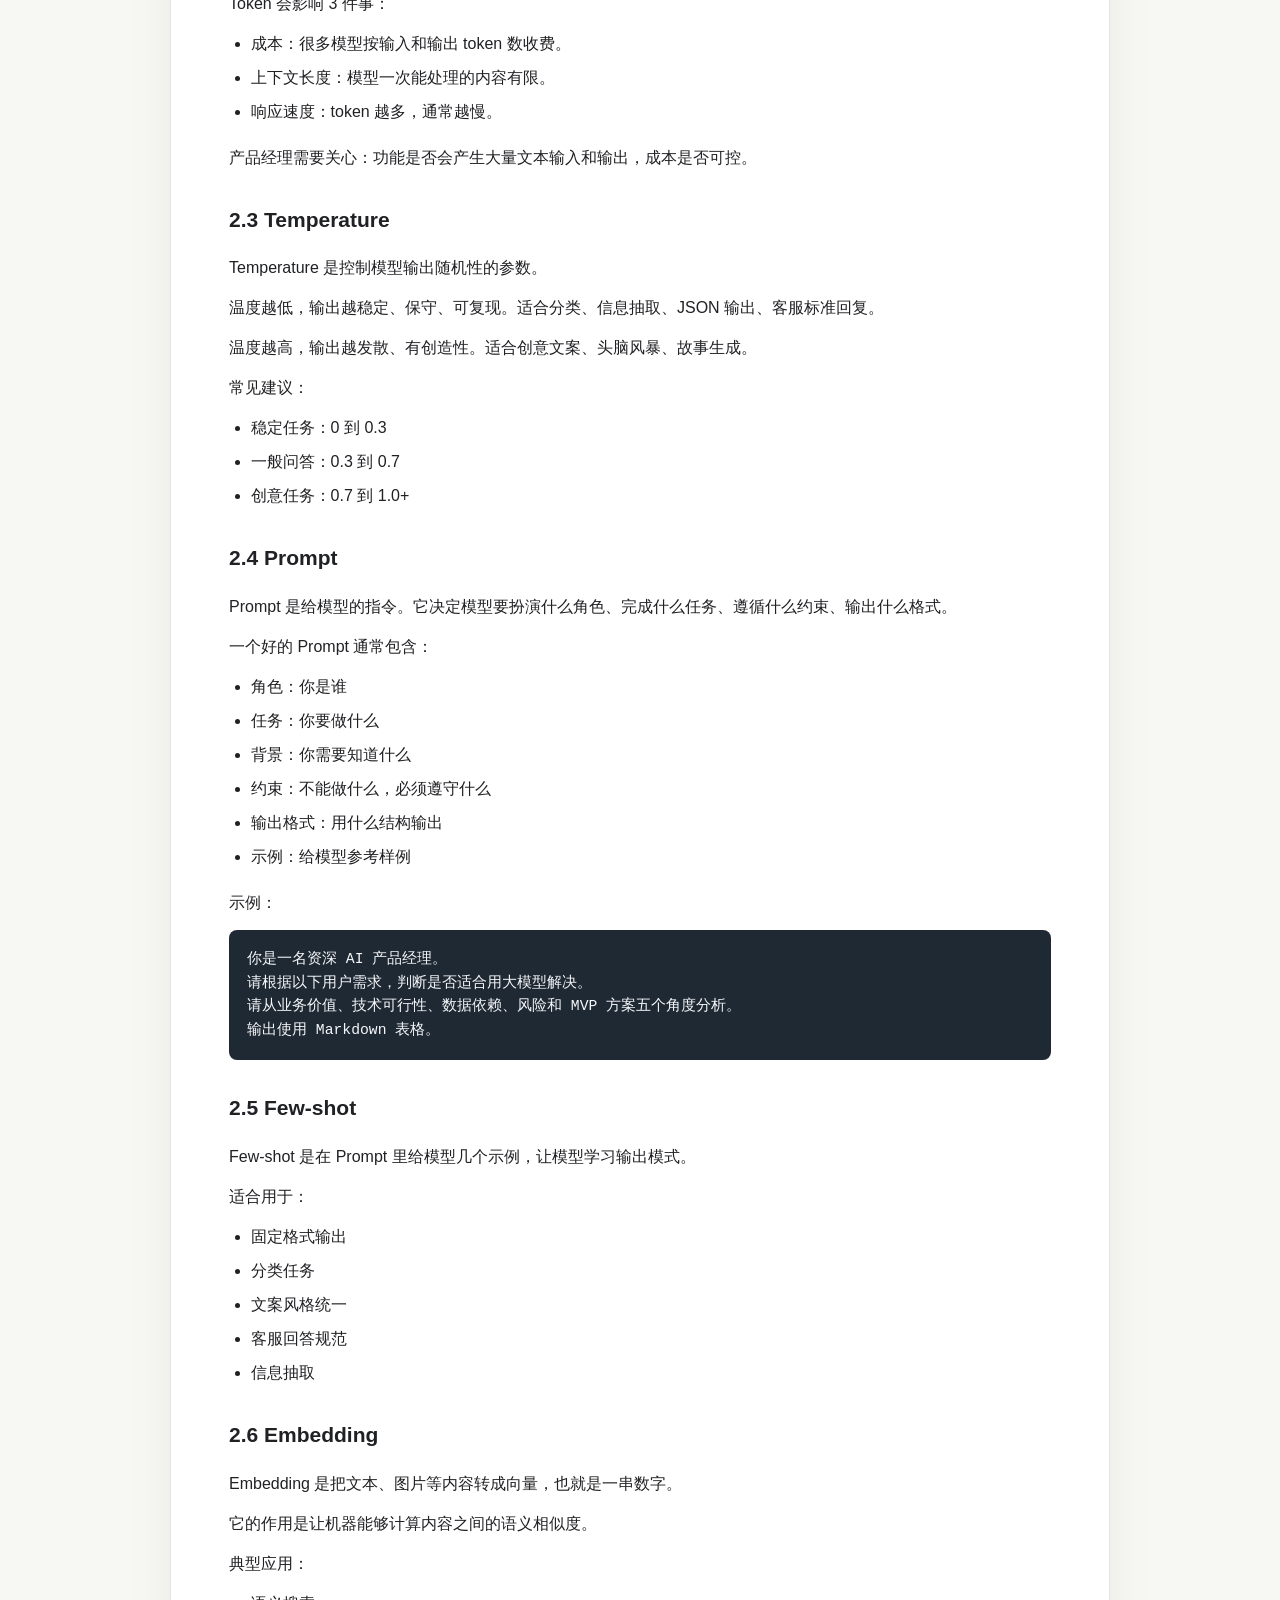
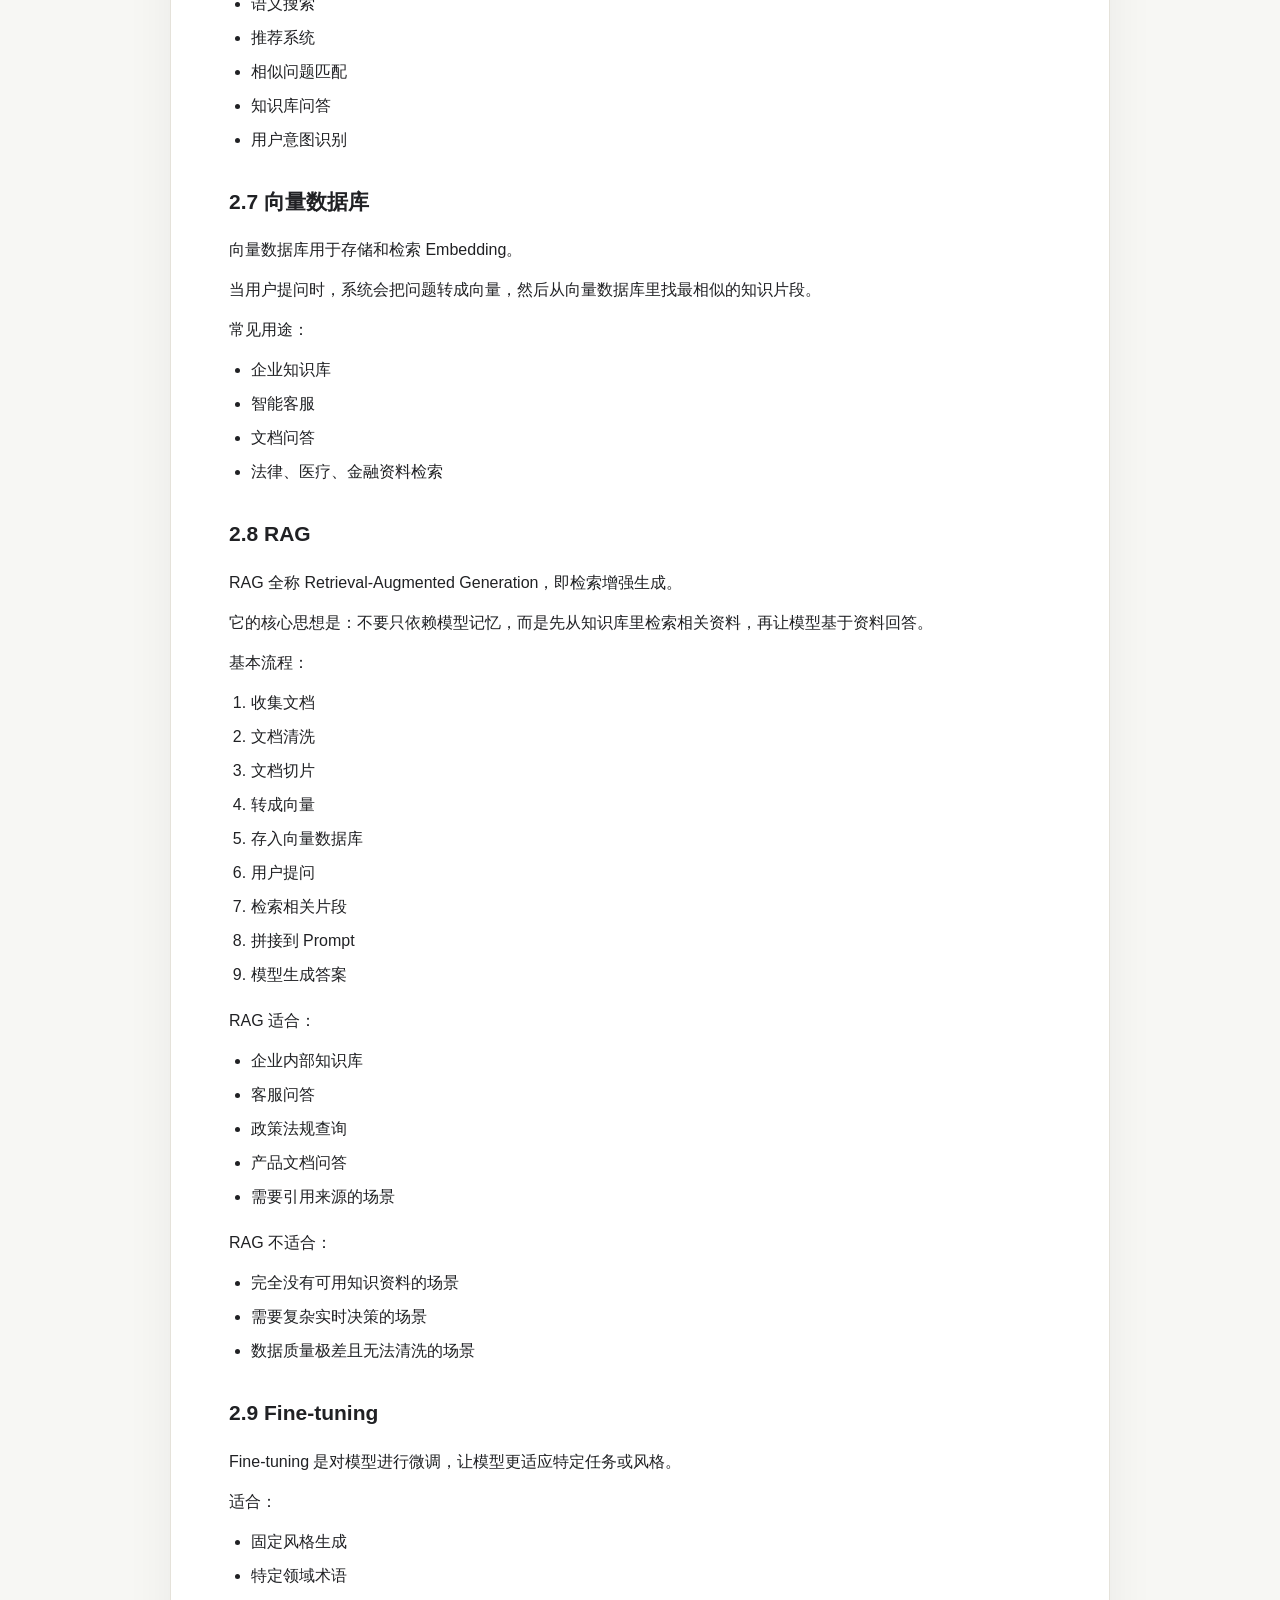
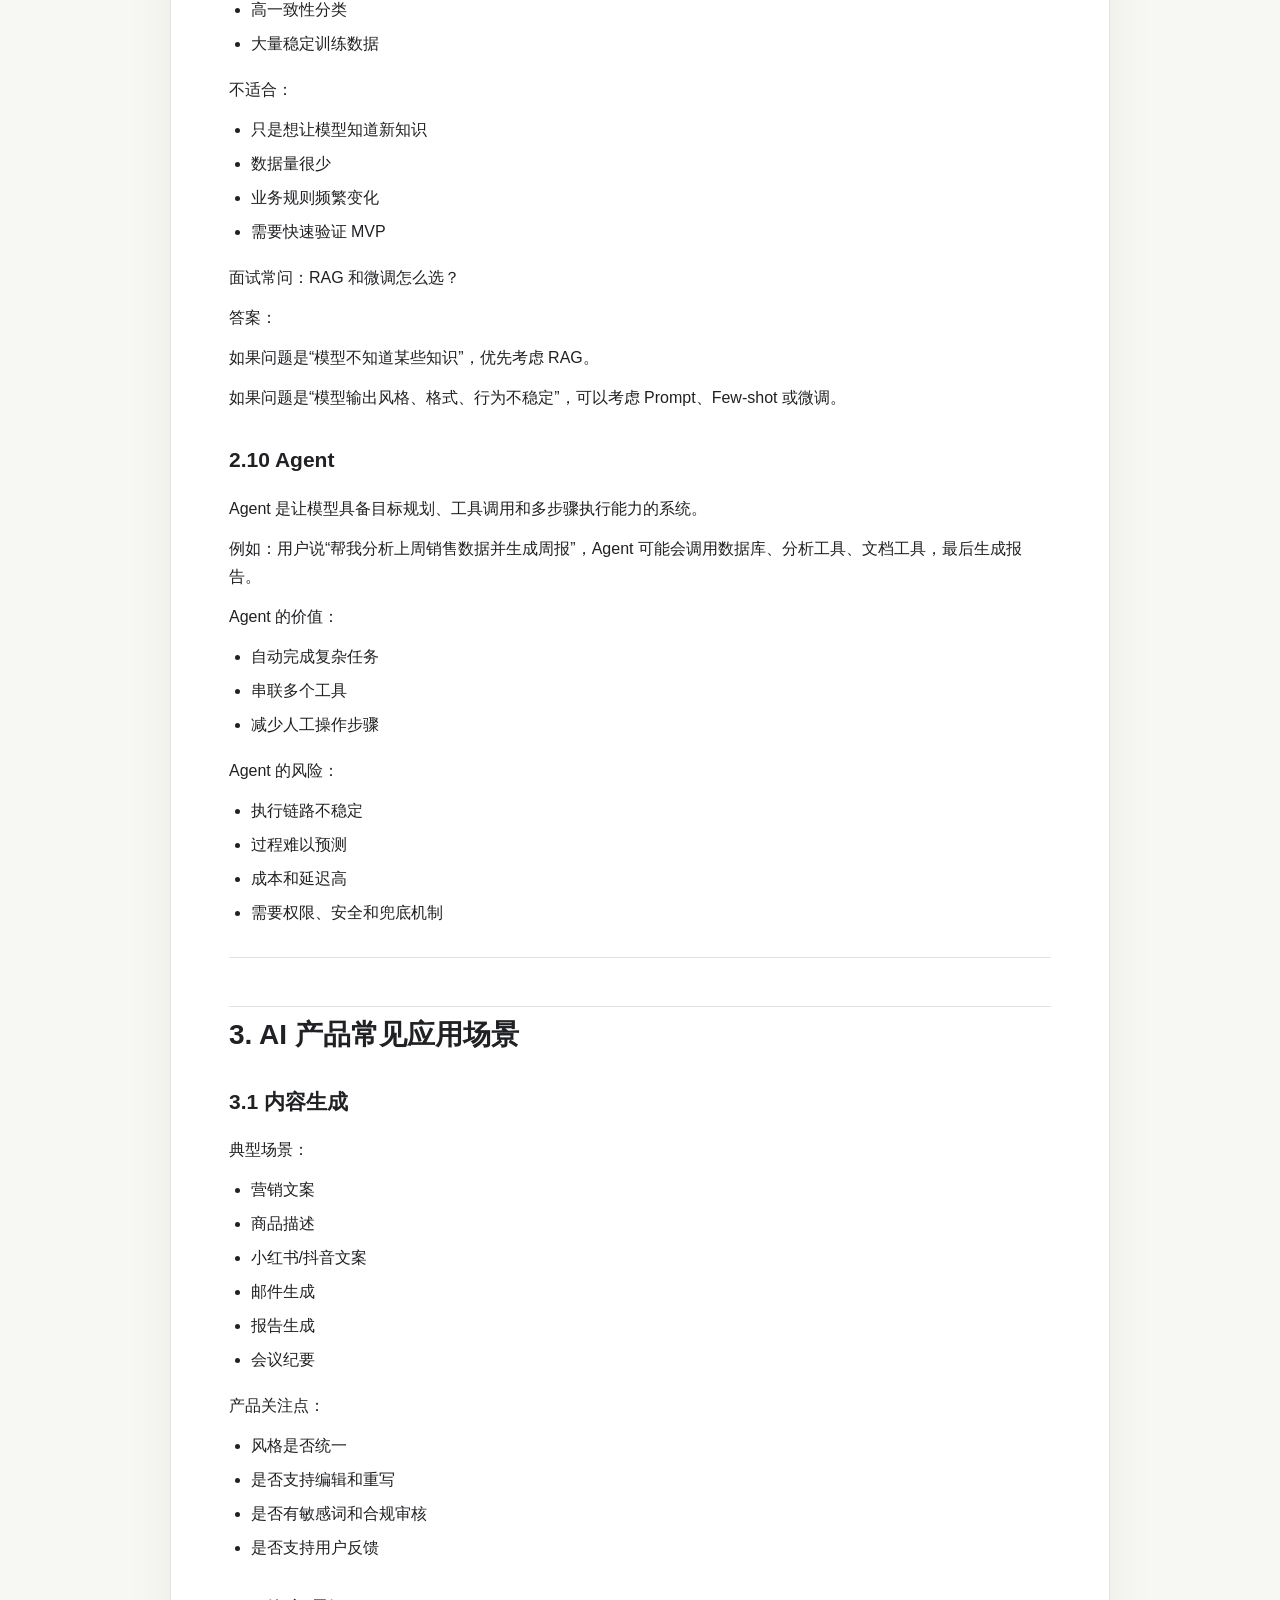
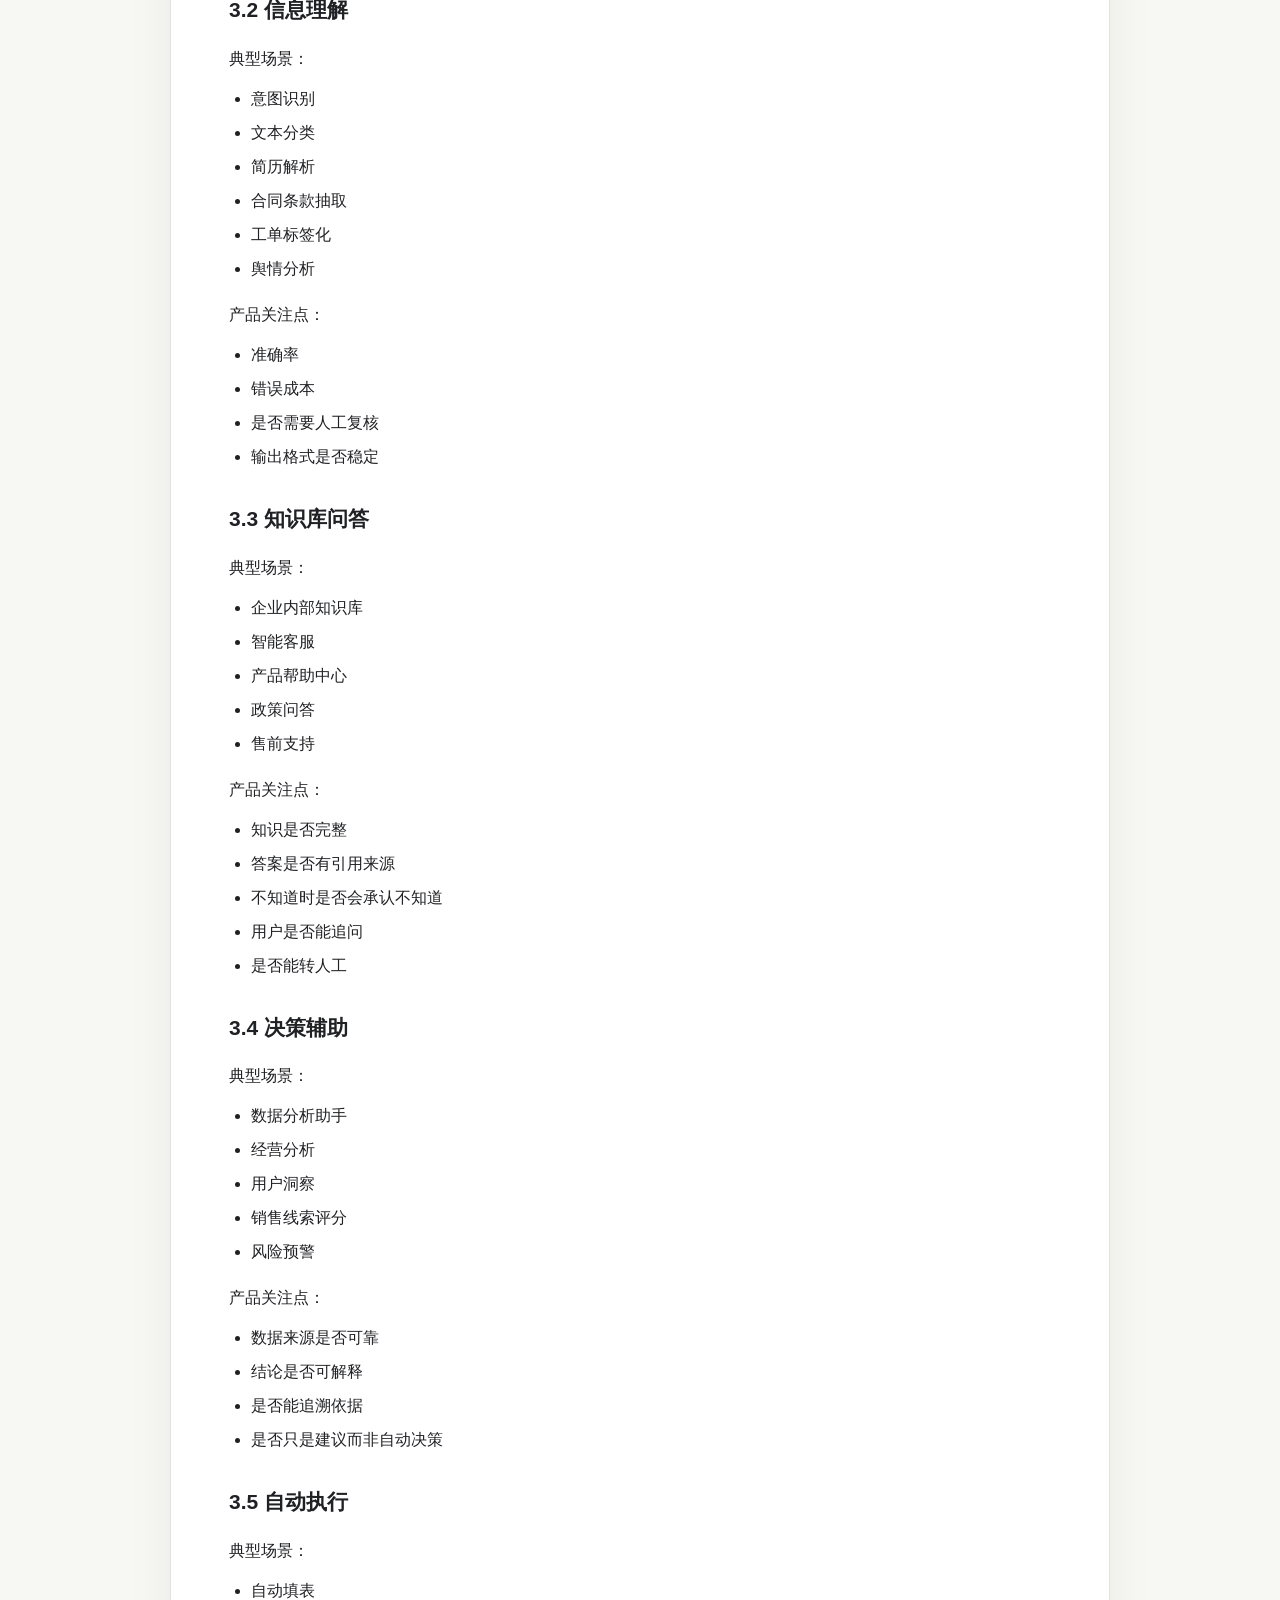
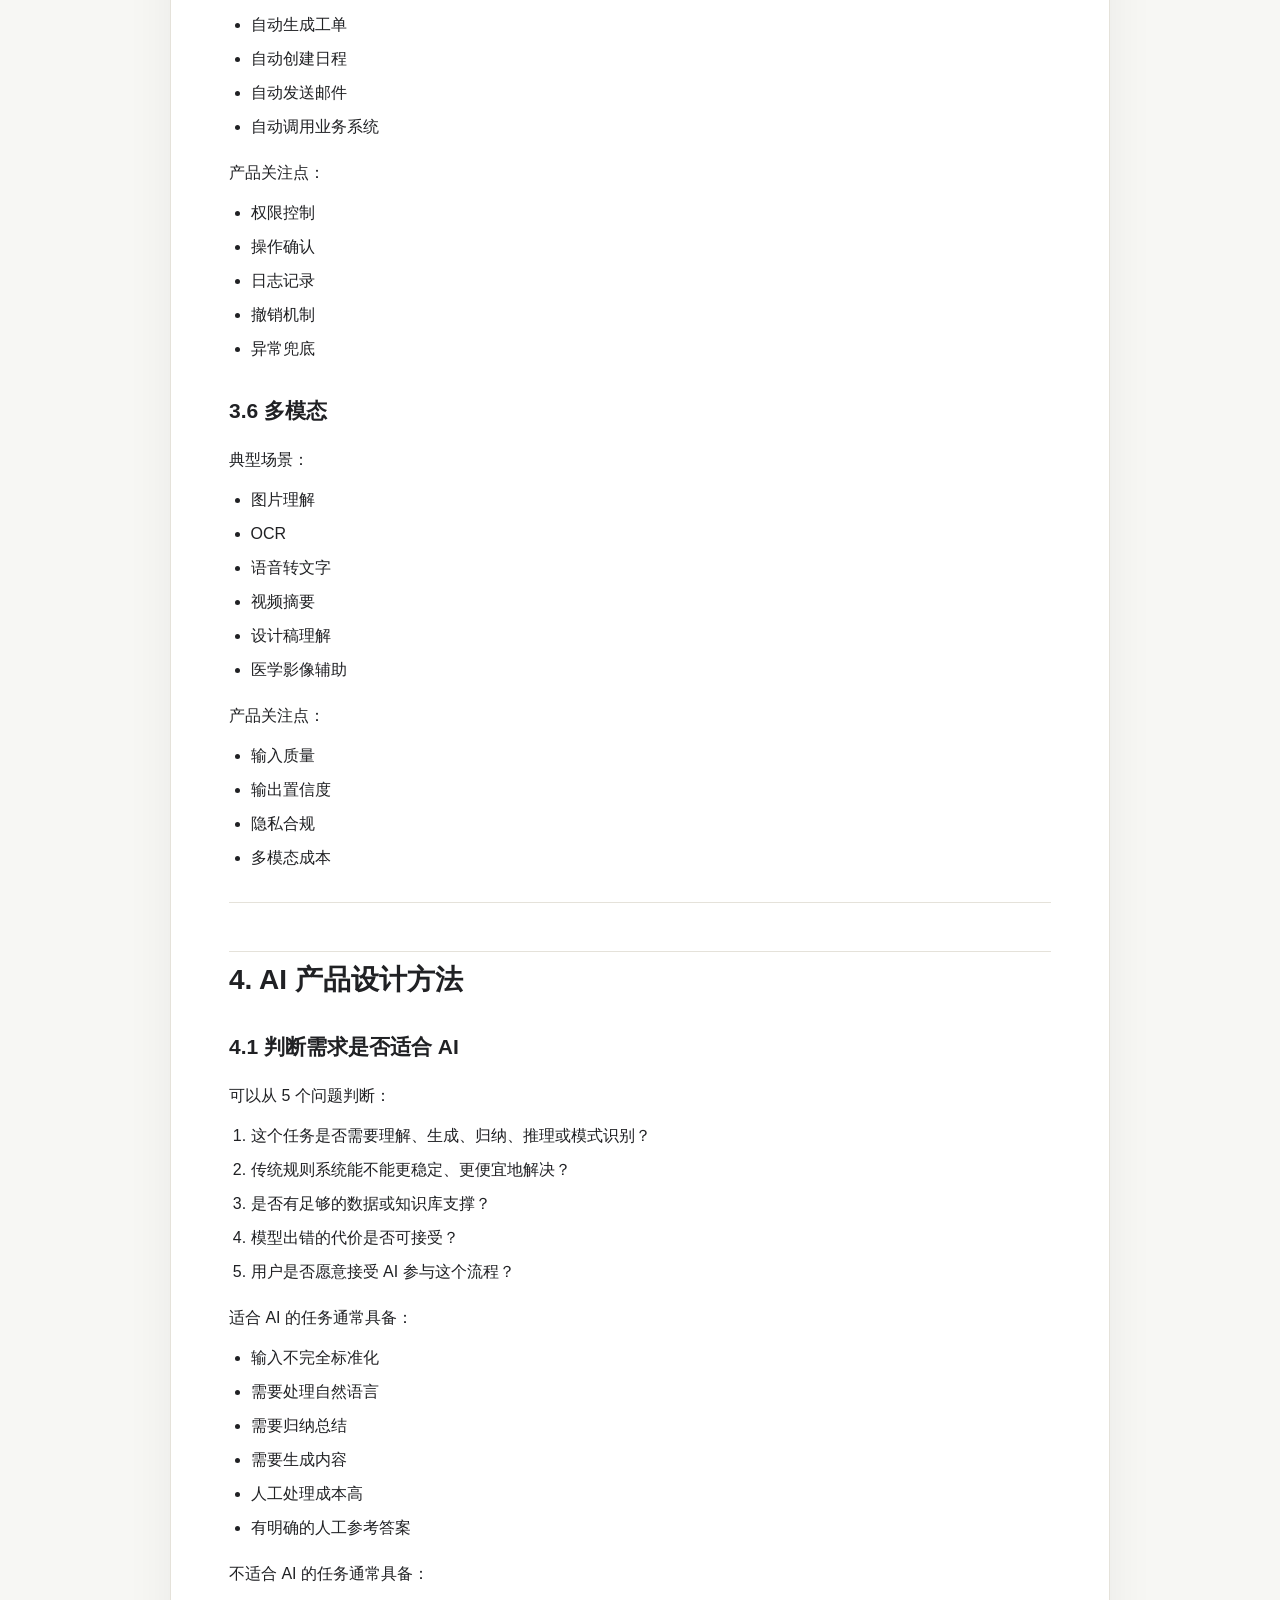
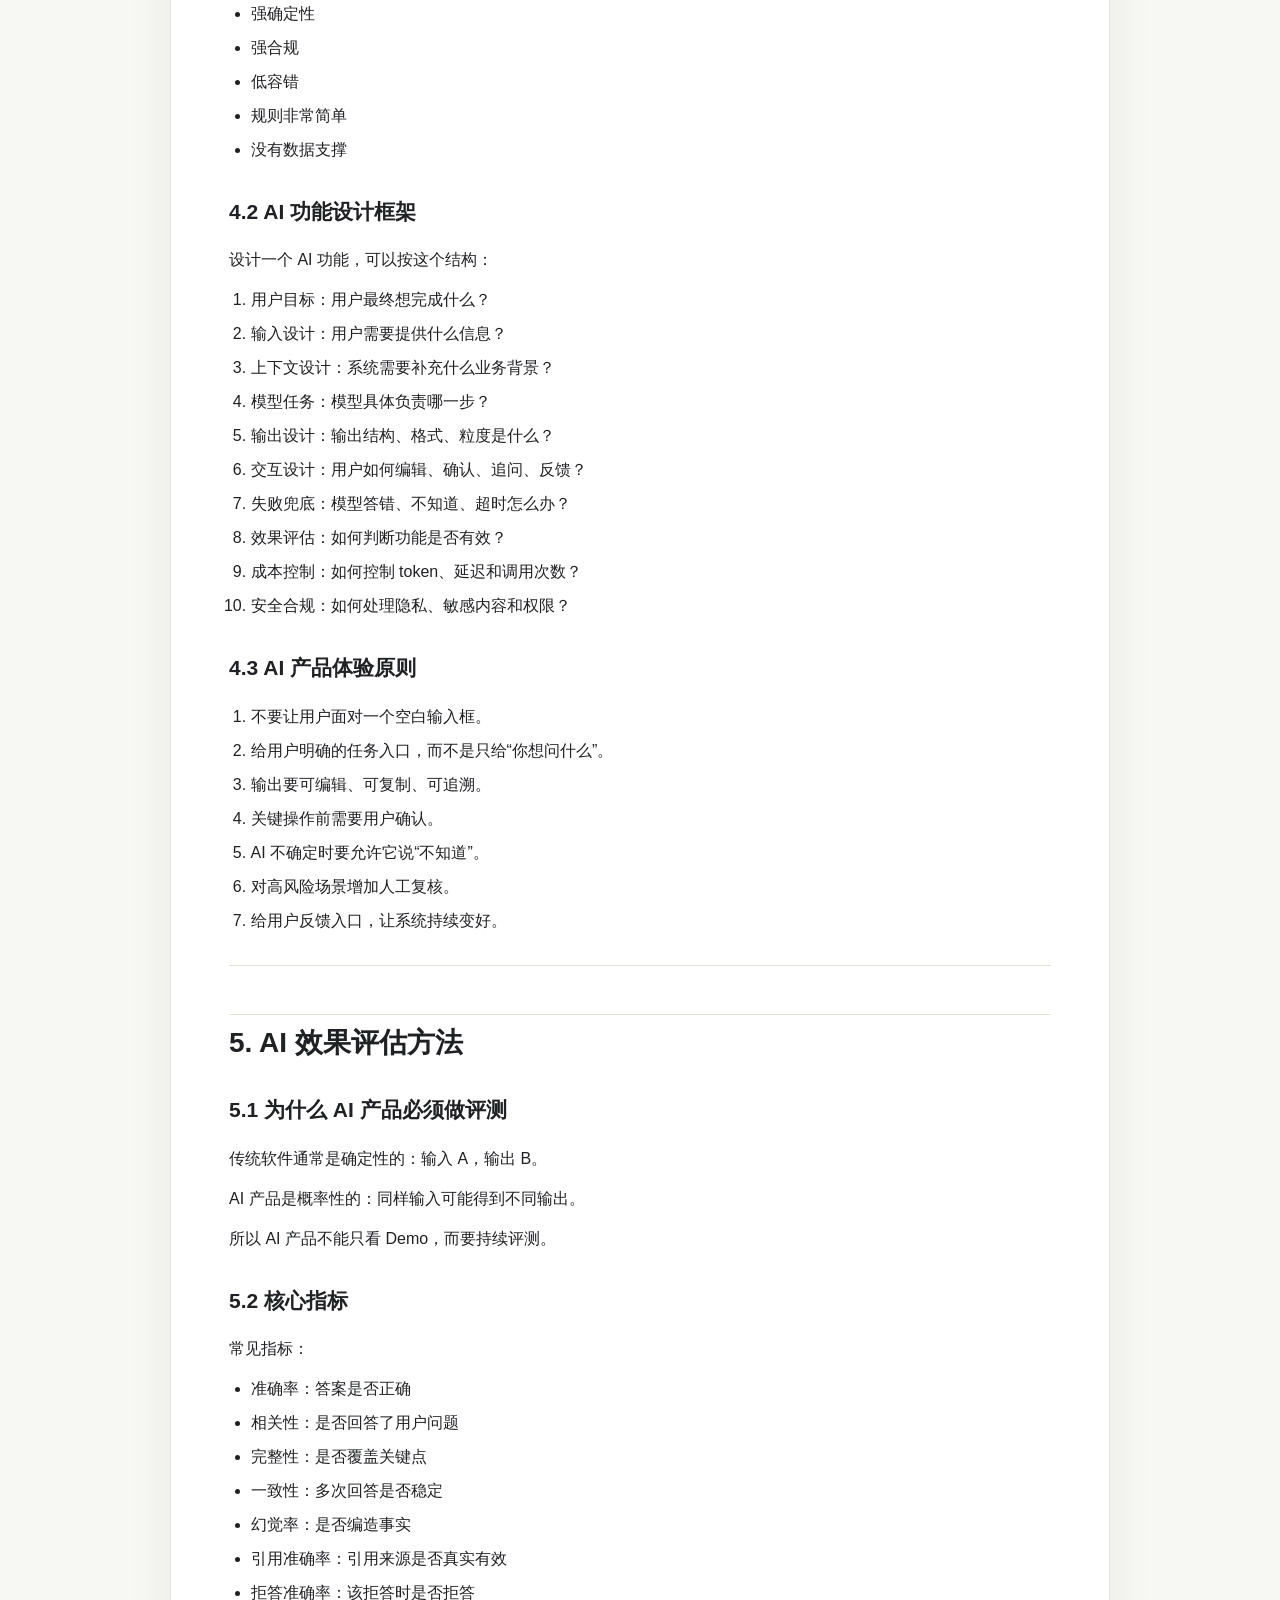
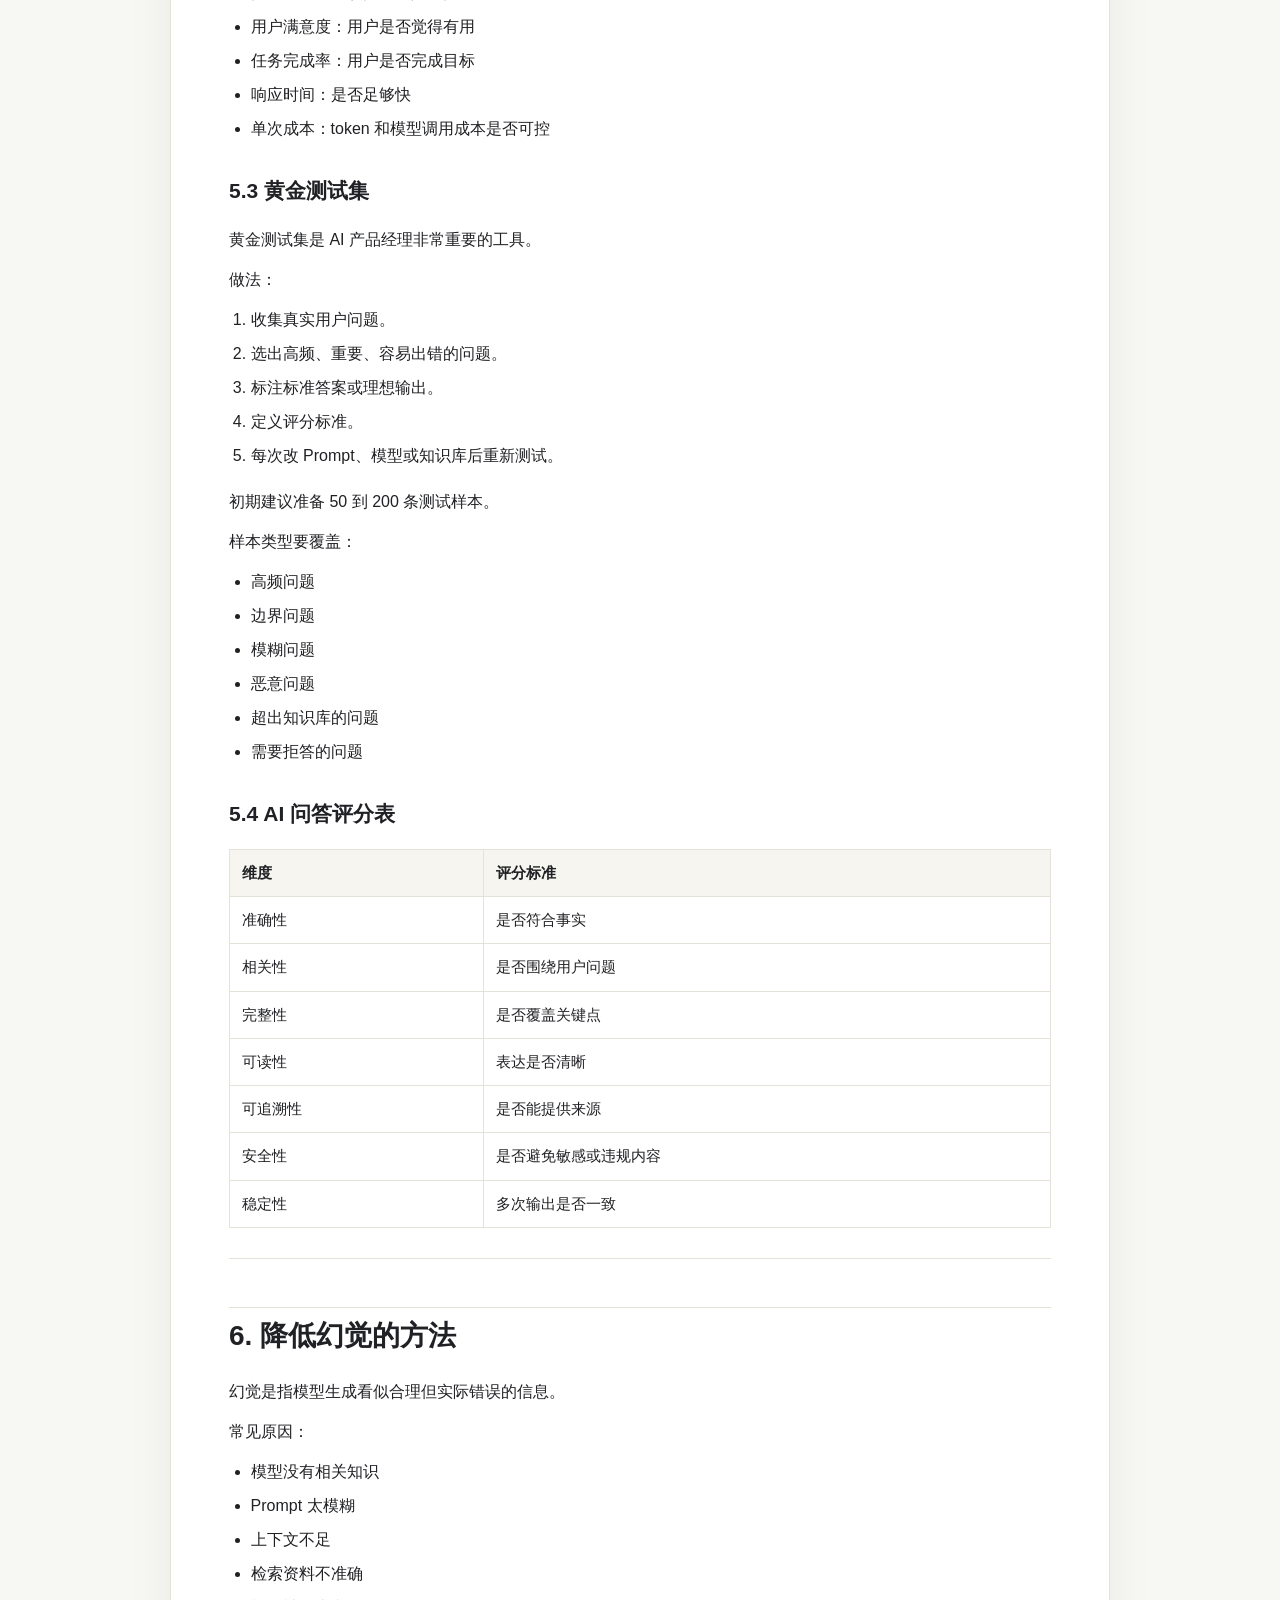
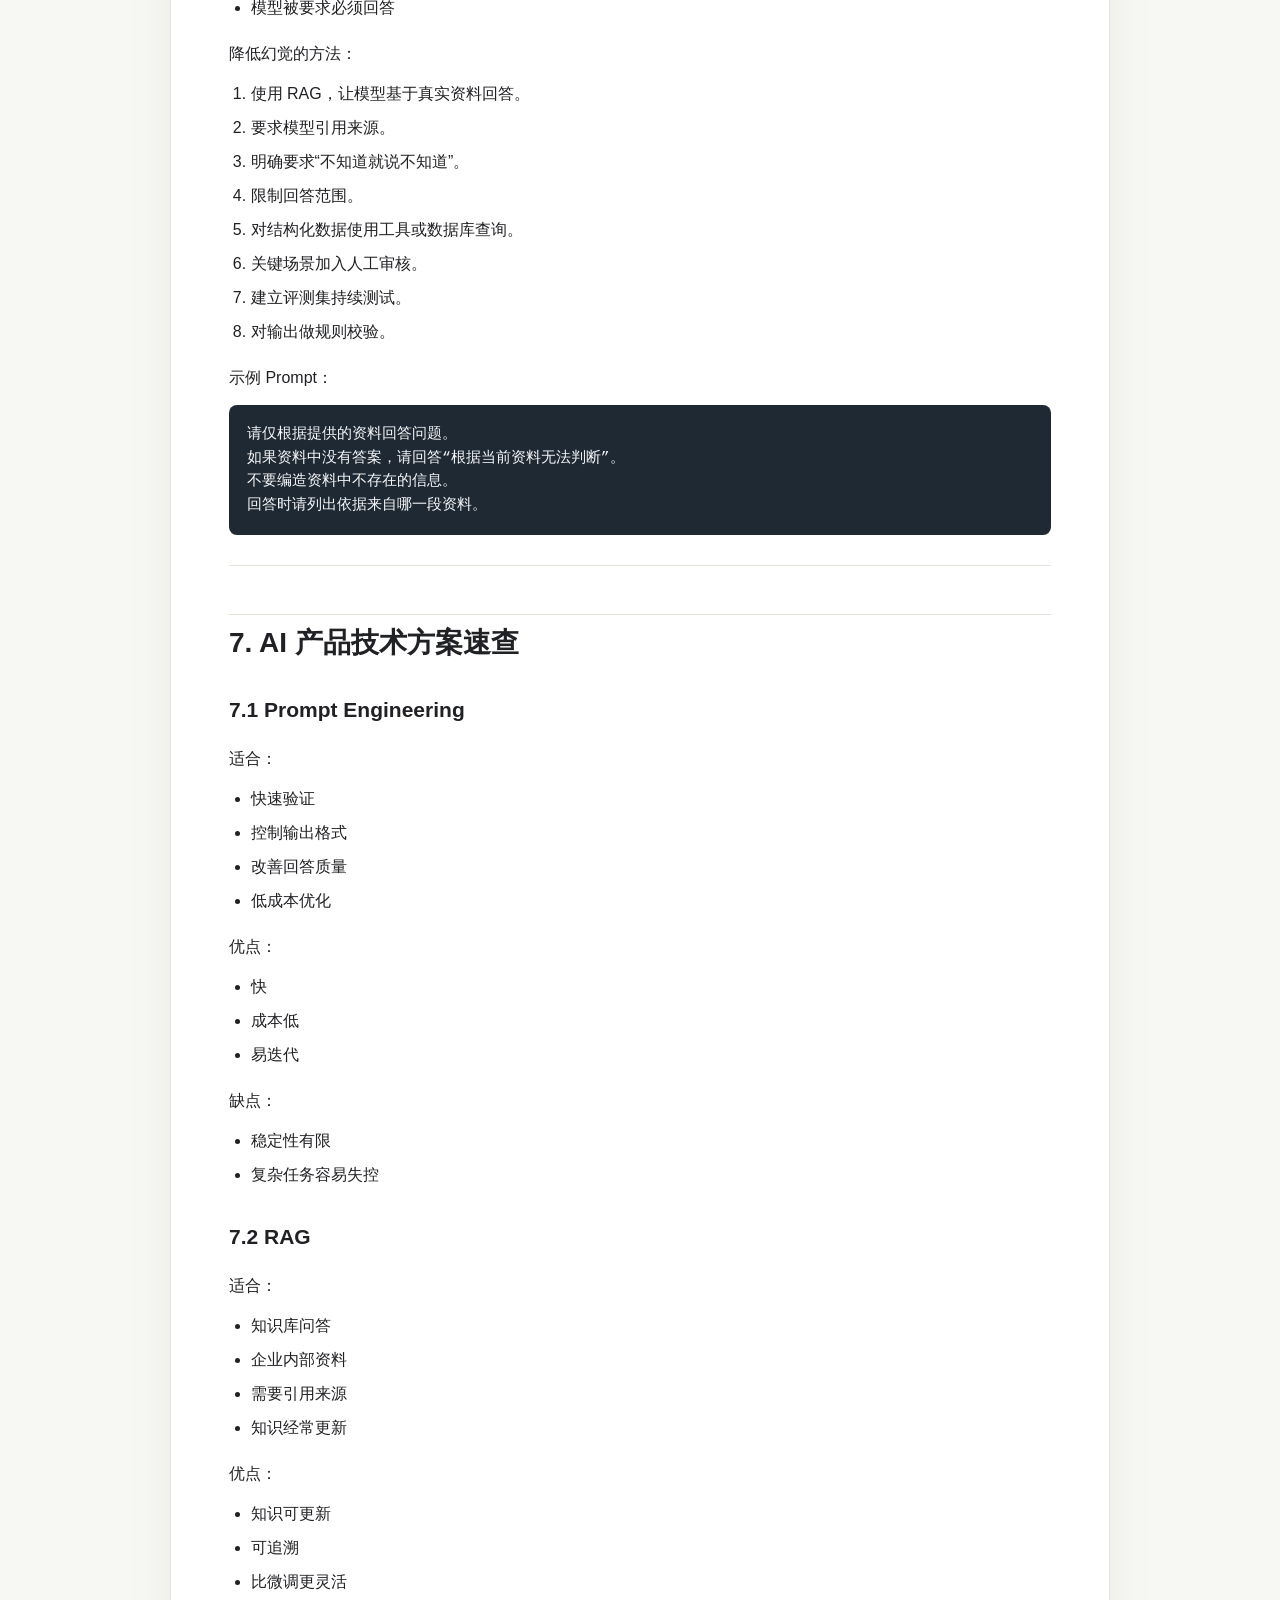
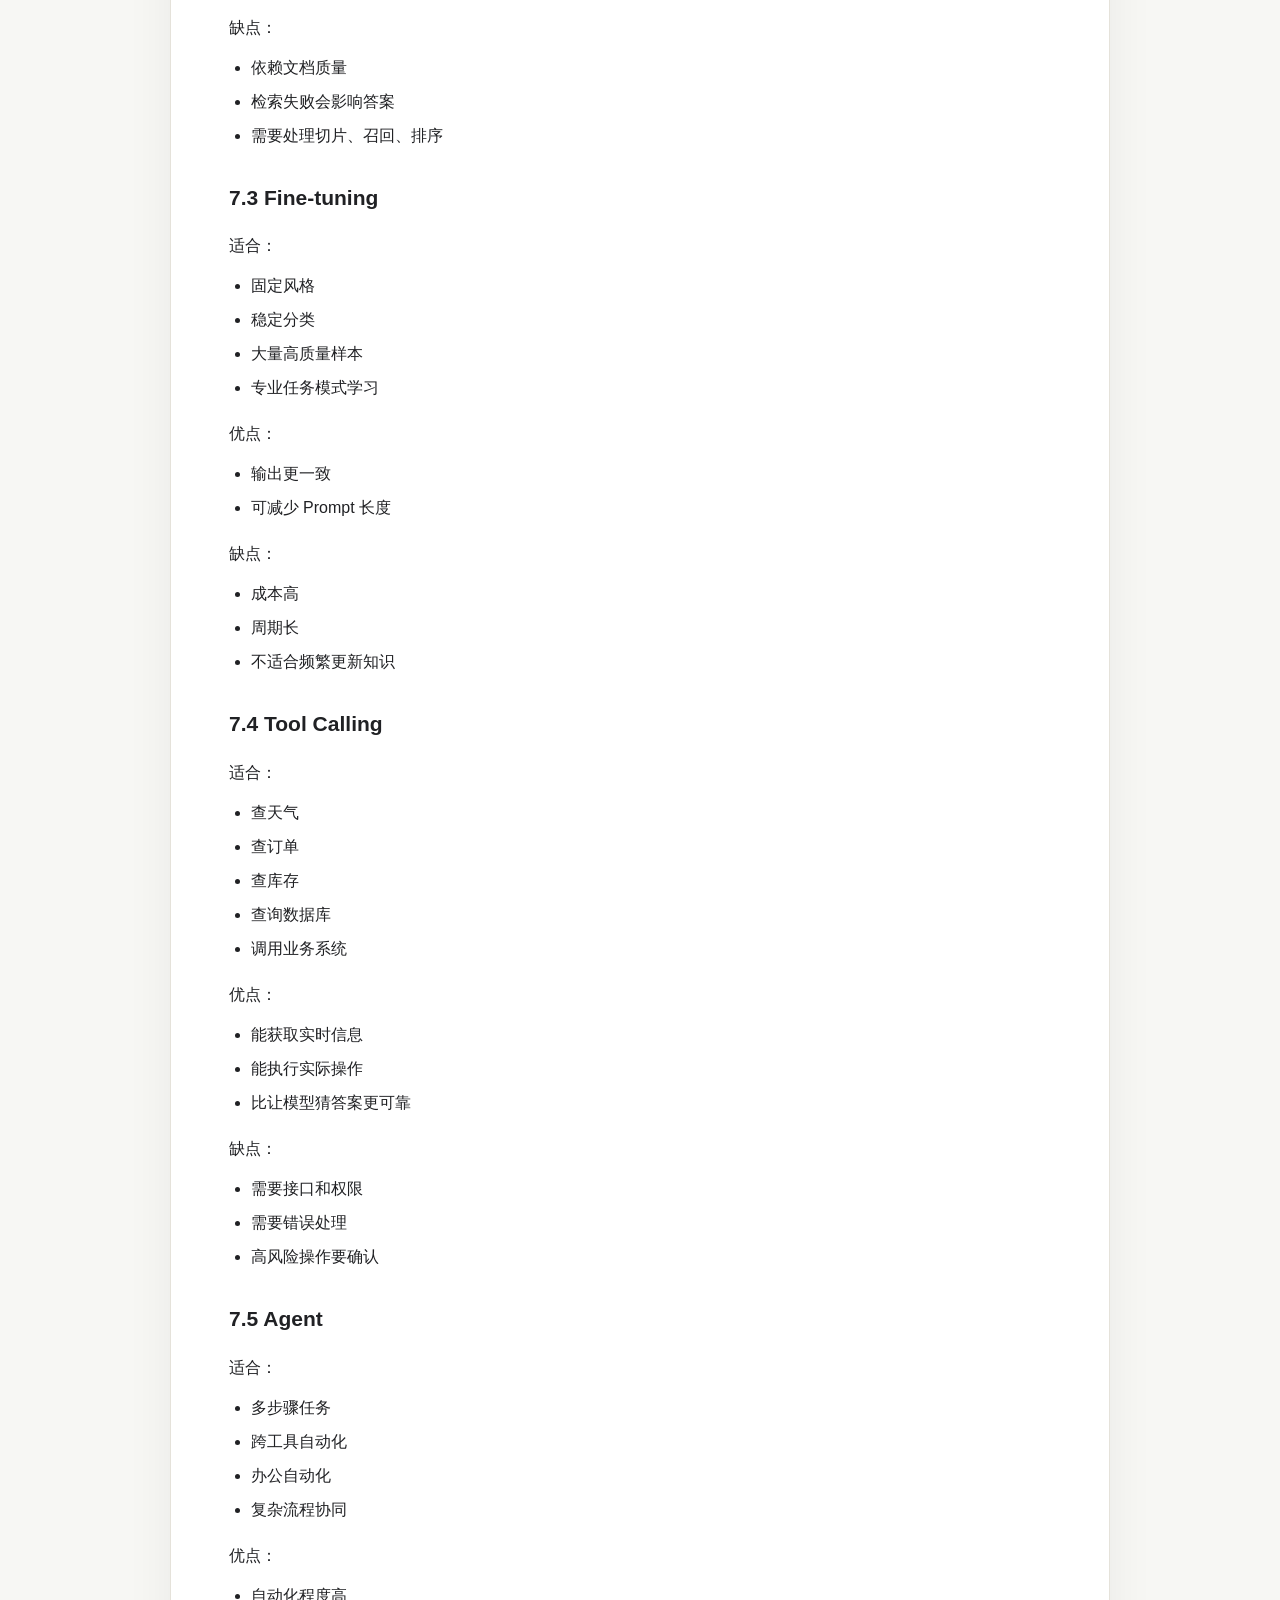
==== commit cd99829e: "Add files via upload" ====
--- a/index.html
+++ b/index.html
@@ -1,267 +1,776 @@
 <!doctype html>
 <html lang="zh-CN">
-  <head>
-    <meta charset="utf-8">
-    <meta name="viewport" content="width=device-width, initial-scale=1">
-    <title>黄怡静 | 产品经理简历</title>
-    <meta
-      name="description"
-      content="黄怡静，10年经验B端产品经理，企业级复杂系统、AI应用落地、流程引擎、权限中台与跨职能项目经验。"
-    >
-    <link rel="stylesheet" href="./styles.css">
-  </head>
-  <body>
-    <header class="topbar">
-      <a class="logo" href="#top" aria-label="回到顶部">黄怡静</a>
-      <nav class="nav" aria-label="页面导航">
-        <a href="#summary">优势</a>
-        <a href="#experience">经历</a>
-        <a href="#skills">能力</a>
-      </nav>
+<head>
+  <meta charset="utf-8">
+  <meta name="viewport" content="width=device-width, initial-scale=1">
+  <title>AI 产品经理系统化学习手册</title>
+  <style>
+    :root { color-scheme: light; --bg:#f7f7f4; --paper:#ffffff; --ink:#202124; --muted:#666b73; --line:#e5e2da; --accent:#0f766e; --accent-soft:#e7f4f1; }
+    * { box-sizing: border-box; }
+    body { margin: 0; background: var(--bg); color: var(--ink); font-family: -apple-system, BlinkMacSystemFont, "Segoe UI", "Noto Sans SC", "PingFang SC", "Microsoft YaHei", sans-serif; line-height: 1.75; }
+    .shell { max-width: 980px; margin: 0 auto; padding: 40px 20px 72px; }
+    .hero { padding: 42px 0 30px; border-bottom: 1px solid var(--line); }
+    .eyebrow { margin: 0 0 10px; color: var(--accent); font-size: 14px; font-weight: 700; }
+    .hero h1 { margin: 0; font-size: clamp(34px, 6vw, 58px); line-height: 1.08; letter-spacing: 0; }
+    .hero p { max-width: 680px; margin: 18px 0 0; color: var(--muted); font-size: 18px; }
+    main { background: var(--paper); margin-top: 28px; padding: 38px min(6vw, 58px); border: 1px solid var(--line); border-radius: 8px; box-shadow: 0 20px 50px rgba(42, 38, 28, 0.06); }
+    h1, h2, h3, h4 { line-height: 1.32; letter-spacing: 0; scroll-margin-top: 24px; }
+    main h1 { display: none; }
+    h2 { margin-top: 48px; padding-top: 10px; font-size: 28px; border-top: 1px solid var(--line); }
+    h3 { margin-top: 34px; font-size: 21px; }
+    h4 { margin-top: 24px; font-size: 18px; }
+    p { margin: 12px 0; }
+    ul, ol { padding-left: 1.35em; margin: 12px 0 18px; }
+    li { margin: 6px 0; }
+    blockquote { margin: 20px 0; padding: 16px 18px; border-left: 4px solid var(--accent); background: var(--accent-soft); border-radius: 0 8px 8px 0; }
+    blockquote p { margin: 0; }
+    code { background: #f1f1ed; border: 1px solid #e4e2da; padding: 2px 5px; border-radius: 5px; font-family: "SFMono-Regular", Consolas, "Liberation Mono", monospace; font-size: .92em; }
+    pre { overflow: auto; background: #1f2933; color: #f5f7fa; padding: 18px; border-radius: 8px; line-height: 1.6; }
+    pre code { background: transparent; color: inherit; border: 0; padding: 0; }
+    .table-wrap { overflow-x: auto; margin: 18px 0; }
+    table { width: 100%; border-collapse: collapse; font-size: 15px; }
+    th, td { border: 1px solid var(--line); padding: 10px 12px; text-align: left; vertical-align: top; }
+    th { background: #f6f5f0; }
+    hr { border: 0; border-top: 1px solid var(--line); margin: 30px 0; }
+    .footer { color: var(--muted); font-size: 14px; margin-top: 22px; text-align: center; }
+    @media (max-width: 720px) { .shell { padding: 24px 14px 48px; } main { padding: 26px 18px; } .hero { padding-top: 22px; } h2 { font-size: 24px; } }
+  </style>
+</head>
+<body>
+  <div class="shell">
+    <header class="hero">
+      <p class="eyebrow">AI Product Manager Learning Manual</p>
+      <h1>AI 产品经理系统化学习手册</h1>
+      <p>从基础概念、产品设计、技术协作到面试表达，一份可以持续复习和扩展的学习资料。</p>
     </header>
-
-    <main id="top" class="page">
-      <section class="intro">
-        <div class="intro-main">
-          <h1>黄怡静</h1>
-          <p class="title">B端产品经理 / 企业信息化产品</p>
-          <p class="intro-text">
-            浙江大学背景，10年深耕企业级B端复杂系统，并具备 AI 应用落地实战经验（含5年小红书产品经历）。
-          </p>
-          <p class="intro-contact">
-            <span>Tel(WeChat)：13761578840</span>
-            <span>Email：huangyijing902@163.com</span>
-          </p>
-        </div>
-
-        <aside class="profile">
-          <img src="./assets/image2.jpeg" alt="黄怡静证件照">
-        </aside>
-      </section>
-
-      <section class="summary" id="summary" aria-label="核心优势">
-        <div class="summary-head">
-          <p class="kicker">Strengths</p>
-          <h2>核心能力与经验标签</h2>
-        </div>
-
-        <div class="summary-pairs" aria-label="个人特质与核心能力映射">
-          <article class="summary-pair">
-            <div class="trait-item">
-              <span>系统抽象</span>
-              <p>具备较强的复杂问题拆解与系统抽象能力，擅长在高约束场景中梳理关键矛盾，并通过清晰、低门槛的前端体验承接复杂的 B 端底层规则。</p>
-            </div>
-            <div class="capability-item">
-              <h3>复杂系统架构</h3>
-              <p>熟悉企业信息化底座类产品建设，具备 OA 流程引擎、RBAC 权限中台、数据权限、审批配置等复杂系统的产品架构与配置化设计经验。</p>
-            </div>
-          </article>
-
-          <article class="summary-pair">
-            <div class="trait-item">
-              <span>职能建模</span>
-              <p>关注真实ROI，具备职能域系统化建模能力，能在高规则密度场景中，梳理业务链路、识别关键控制点，抽象通用模型与产品能力，支撑业务产品的可持续扩展。</p>
-            </div>
-            <div class="capability-item">
-              <h3>跨域项目攻坚</h3>
-              <p>资深 Scrum Master / PMP。涉猎财务、行政、采购、税务等多职能域，能在高压或无 Leader 的资源匮乏期独立强推复杂项目落地。</p>
-            </div>
-          </article>
-
-          <article class="summary-pair">
-            <div class="trait-item">
-              <span>AI边界<br>Anti-FOMO</span>
-              <p>追求真实业务价值落地，拒绝盲目跟风。能精准划定 LLM 与传统工程的边界，让 AI 真正为业务闭环服务。</p>
-            </div>
-            <div class="capability-item">
-              <h3>AI 应用实战</h3>
-              <p>紧跟大模型趋势并具备成功落地经验。熟练掌握 LLM Prompt Engineering、Skill 建设、RAG 知识库与个性化推荐框架设计，能快速将 AI 技术转化为业务生产力。</p>
-            </div>
-          </article>
-        </div>
-      </section>
-
-      <section class="section" id="experience">
-        <div class="section-head">
-          <h2>工作经历与项目</h2>
-          <p class="kicker">Experience</p>
-        </div>
-
-        <div class="company-list">
-          <article class="company">
-            <div class="company-head">
-              <div>
-                <h3>小红书</h3>
-                <p>产品经理</p>
-              </div>
-              <time>2021.07 - 至今 <span>4年10个月+</span></time>
-            </div>
-            <div class="company-scope">
-              <p>作为多职能线接口人，统筹信息化两大核心板块的产品规划与架构演进：</p>
-              <ul>
-                <li>信息化底座：OA 流程引擎、RBAC 权限中台、企业门户（应用广场/公告）及交接中台等通用基础设施。</li>
-                <li>多职能业务：采购（立项及全链路迭代）、行政（AI订餐/积分系统）、财务（自动入账/发票共享）及税务（研发加计扣除）等复杂业务线的系统架构。</li>
-              </ul>
-            </div>
-            <p class="company-note">以下节选 4 个代表性项目，未覆盖全部项目经历。</p>
-
-            <div class="project-list">
-              <section class="resume-project">
-                <div class="project-title">
-                  <h4>AI 智能订餐助手</h4>
-                  <span>行政域 · AI应用落地</span>
-                </div>
-                <ul>
-                  <li>背景与破局：解决集中订餐时员工面对50+选项的决策瘫痪。确立“个性化推荐”心智，取代常规搜索。</li>
-                  <li>AI 与工程边界划定：敏锐识别纯 LLM 处理大量离散信息的瓶颈（速度慢、幻觉）。主动重划边界——让工程规则接管评分、排序与过滤，让 AI 退回最擅长的“语义理解+特征识别”。</li>
-                  <li>架构落地与成果：独立设计 AI 推荐策略，自主编写调优核心 Prompt。推荐下单转化率达74%，用户周均下单频次提升20%，完成从“决策辅助”到“自动托管”的跃迁。</li>
-                </ul>
-              </section>
-
-              <section class="resume-project">
-                <div class="project-title">
-                  <h4>流程配置平台升级</h4>
-                  <span>底座域 · 效能破局</span>
-                </div>
-                <ul>
-                  <li>逆境重构：在业务初期团队无Leader背景下，主动发起立项。攻克存量重构、复杂条件配置抽象等深水区，用5个月独立带领产研完成系统0-1升级。</li>
-                  <li>业务赋能与成果：将纯技术化系统重构为面向业务的“自助产品”，实现90%+单据由业务方15分钟内自主配置。上线后流程总量暴增447%（至1689条），成功将底层系统转化为高频业务中台。</li>
-                </ul>
-              </section>
-
-              <section class="resume-project">
-                <div class="project-title">
-                  <h4>核心权限中台重构</h4>
-                  <span>底座域 · 权限治理</span>
-                </div>
-                <ul>
-                  <li>架构重构与生态收敛：接手并重构底层权限结构，推动150+内部系统入驻，实现核心业务系统权限统一管理。设计跨系统全局规则复用方案，将业务系统数据权限单次配置成本从2人日（coding）降至0.1人日（纯配置）。</li>
-                  <li>风险全控制：建立权限全生命周期（入离调转）自动化处理机制，解放系统端运维管理人力，节省10人日/月。</li>
-                  <li>C 端思维重塑 B 端体验：打通“触发无权限拦截 -> 智能角色推荐 -> 一键自助申请”的 C 端化顺滑体验链路，彻底解决内部“找角色难”的顽疾，每月稳定减少1000+冗余人工申请单，极大提升自助审批效能。</li>
-                </ul>
-              </section>
-
-              <section class="resume-project">
-                <div class="project-title">
-                  <h4>采购费用评审系统</h4>
-                  <span>采购域 · 风控前置</span>
-                </div>
-                <ul>
-                  <li>机制设计：建立“立项-采购执行-结项”全链路管理体系，将单纯的风控节点前置为业务决策引擎。独立设计6档评分制与背对背打分机制，基于各业务场景，适配线下/线上差异化审批流。</li>
-                  <li>数据赋能与成果：实现公司80%+的核心采购资金流转线上化与风控闭环，为次年数亿级预算分配提供量化基石。决策异议率从1.7%提升至10.3%（有效拦截低优/高风险项目，提升资金ROI），评审效率提升60%。</li>
-                </ul>
-              </section>
-            </div>
-          </article>
-
-          <article class="company">
-            <div class="company-head">
-              <div>
-                <h3>上海宝珊瑚信息科技（链家/贝壳）</h3>
-                <p>产品经理</p>
-              </div>
-              <time>2018.11 - 2021.07 <span>2年8个月</span></time>
-            </div>
-            <div class="project-list compact">
-              <section class="resume-project">
-                <div class="project-title">
-                  <h4>财务电子档案平台</h4>
-                  <span>财务域</span>
-                </div>
-                <p>针对线下材料交接易遗失、难追溯的痛点，主导财务凭证电子化流转与审核作业平台建设，打通业务线与集团财务。</p>
-                <ul>
-                  <li>单月为全国核算团队节省超300人天材料整理成本。</li>
-                </ul>
-              </section>
-              <section class="resume-project">
-                <div class="project-title">
-                  <h4>请假系统</h4>
-                  <span>HR / 算薪</span>
-                </div>
-                <p>从0到1架构全集团统一请休假系统，抽象复杂假期结算规则体系，并对接算薪系统。</p>
-                <ul>
-                  <li>取代人工核算，将休假数据处理耗时缩短至毫秒级，成为公司唯一标准数据源。</li>
-                </ul>
-              </section>
-              <section class="resume-project">
-                <div class="project-title">
-                  <h4>智能工单服务台</h4>
-                  <span>交易支持</span>
-                </div>
-                <p>搭建面向交易过程的智能派单中台，覆盖风控、财务、系统答疑，并前置外渠机构资质审核流程。</p>
-                <ul>
-                  <li>提升问题分发效率，并有效规避金融合规风险。</li>
-                </ul>
-              </section>
-            </div>
-          </article>
-
-          <article class="company">
-            <div class="company-head">
-              <div>
-                <h3>上海衣脉信息科技</h3>
-                <p>项目经理</p>
-              </div>
-              <time>2017.06 - 2018.11 <span>1年5个月</span></time>
-            </div>
-            <div class="project-list compact">
-              <section class="resume-project">
-                <div class="project-title">
-                  <h4>新零售线下门店0-1落地</h4>
-                  <span>战略项目</span>
-                </div>
-                <p>统筹公司最高优先级项目，在紧凑周期内跨域拉通线上研发与线下门店业务团队，制定并推进里程碑计划。</p>
-                <ul>
-                  <li>实现首店准时开业并投入市场运营。</li>
-                </ul>
-              </section>
-              <section class="resume-project">
-                <div class="project-title">
-                  <h4>生产线流程标准化与效能优化</h4>
-                  <span>SOP 搭建</span>
-                </div>
-                <p>深入生产一线，从0到1制定生产线全生命周期操作规范，并建立标准工时度量模型。</p>
-                <ul>
-                  <li>通过流程诊断与软硬件协同优化，将核心生产环节效能提升20%-30%。</li>
-                </ul>
-              </section>
-            </div>
-          </article>
-
-          <article class="company">
-            <div class="company-head">
-              <div>
-                <h3>北京京东尚科（1号店）</h3>
-                <p>项目经理</p>
-              </div>
-              <time>2016.03 - 2017.06 <span>1年3个月</span></time>
-            </div>
-            <div class="project-list compact">
-              <section class="resume-project">
-                <div class="project-title">
-                  <h4>研发效能平台0-1构建</h4>
-                  <span>效能平台</span>
-                </div>
-                <p>主导技术部独立质量管理平台开发，统一数据度量入口，并引入敏捷管理理念。</p>
-                <ul>
-                  <li>将 QA 团队核心指标数据统计耗时从每周1小时缩减至1分钟。</li>
-                </ul>
-              </section>
-              <section class="resume-project">
-                <div class="project-title">
-                  <h4>IT 合规与安全审计保障</h4>
-                  <span>外部审计</span>
-                </div>
-                <p>作为技术部唯一对外接口人，统筹安永（EY）年度外部审计项目，完成 ITGC/ITAC 材料收集、脱敏与整改闭环。</p>
-                <ul>
-                  <li>确保系统安全零风险通过审计。</li>
-                </ul>
-              </section>
-            </div>
-          </article>
-        </div>
-      </section>
-
+    <main>
+<h1 id="ai-产品经理系统化学习手册">AI 产品经理系统化学习手册</h1>
+<p>适用对象：正在准备 AI 产品经理、互联网产品经理转 AI、希望系统理解 AI 产品方法论的人。</p>
+<p>核心目标：你不需要成为算法工程师，但要能判断 AI 能不能做、怎么做、效果如何衡量、成本和风险在哪里，以及如何把模型能力包装成稳定可用的产品体验。</p>
+<hr>
+<h2 id="1-ai-产品经理的能力定位">1. AI 产品经理的能力定位</h2>
+<p>一个“懂 AI”的产品经理，不是只会说大模型、RAG、Agent，而是能把 AI 能力和业务场景连接起来。</p>
+<p>你需要具备 5 类能力：</p>
+<ol>
+<li>AI 基础认知：知道大模型、Embedding、RAG、微调、Agent 等概念是什么意思。</li>
+<li>场景判断能力：能判断一个需求是否适合用 AI，以及适合用哪种技术路径。</li>
+<li>产品设计能力：能设计输入、输出、交互、反馈、兜底和人机协作流程。</li>
+<li>技术协作能力：能和算法、后端、前端、数据、运营有效沟通。</li>
+<li>效果评估能力：能定义 AI 功能是否真的“好用”，而不只是“能跑”。</li>
+</ol>
+<p>面试表达：</p>
+<blockquote>
+<p>我理解 AI 产品经理的核心，不是简单接入模型，而是围绕具体业务场景，设计数据、Prompt、检索、评测、反馈和兜底机制，把不确定的模型能力转化为稳定可用的用户体验。</p>
+</blockquote>
+<hr>
+<h2 id="2-必懂基础概念">2. 必懂基础概念</h2>
+<h3 id="2-1-ai-机器学习-深度学习-生成式-ai">2.1 AI、机器学习、深度学习、生成式 AI</h3>
+<p>AI 是一个大概念，指让机器表现出类似人类智能的能力。</p>
+<p>机器学习是 AI 的一种方法，让机器从数据中学习规律。</p>
+<p>深度学习是机器学习的一种方法，使用神经网络处理复杂数据。</p>
+<p>生成式 AI 是 AI 的一个方向，可以生成文本、图片、音频、视频、代码等内容。</p>
+<p>大语言模型，也就是 LLM，是生成式 AI 中最重要的一类模型，擅长处理和生成自然语言。</p>
+<h3 id="2-2-token">2.2 Token</h3>
+<p>Token 可以理解为模型处理文本时的基本单位。它不完全等于一个字或一个词。</p>
+<p>在中文里，一个汉字、一个词、标点符号都可能被拆成不同 token。</p>
+<p>Token 会影响 3 件事：</p>
+<ul>
+<li>成本：很多模型按输入和输出 token 数收费。</li>
+<li>上下文长度：模型一次能处理的内容有限。</li>
+<li>响应速度：token 越多，通常越慢。</li>
+</ul>
+<p>产品经理需要关心：功能是否会产生大量文本输入和输出，成本是否可控。</p>
+<h3 id="2-3-temperature">2.3 Temperature</h3>
+<p>Temperature 是控制模型输出随机性的参数。</p>
+<p>温度越低，输出越稳定、保守、可复现。适合分类、信息抽取、JSON 输出、客服标准回复。</p>
+<p>温度越高，输出越发散、有创造性。适合创意文案、头脑风暴、故事生成。</p>
+<p>常见建议：</p>
+<ul>
+<li>稳定任务：0 到 0.3</li>
+<li>一般问答：0.3 到 0.7</li>
+<li>创意任务：0.7 到 1.0+</li>
+</ul>
+<h3 id="2-4-prompt">2.4 Prompt</h3>
+<p>Prompt 是给模型的指令。它决定模型要扮演什么角色、完成什么任务、遵循什么约束、输出什么格式。</p>
+<p>一个好的 Prompt 通常包含：</p>
+<ul>
+<li>角色：你是谁</li>
+<li>任务：你要做什么</li>
+<li>背景：你需要知道什么</li>
+<li>约束：不能做什么，必须遵守什么</li>
+<li>输出格式：用什么结构输出</li>
+<li>示例：给模型参考样例</li>
+</ul>
+<p>示例：</p>
+<pre><code>你是一名资深 AI 产品经理。
+请根据以下用户需求，判断是否适合用大模型解决。
+请从业务价值、技术可行性、数据依赖、风险和 MVP 方案五个角度分析。
+输出使用 Markdown 表格。</code></pre>
+<h3 id="2-5-few-shot">2.5 Few-shot</h3>
+<p>Few-shot 是在 Prompt 里给模型几个示例，让模型学习输出模式。</p>
+<p>适合用于：</p>
+<ul>
+<li>固定格式输出</li>
+<li>分类任务</li>
+<li>文案风格统一</li>
+<li>客服回答规范</li>
+<li>信息抽取</li>
+</ul>
+<h3 id="2-6-embedding">2.6 Embedding</h3>
+<p>Embedding 是把文本、图片等内容转成向量，也就是一串数字。</p>
+<p>它的作用是让机器能够计算内容之间的语义相似度。</p>
+<p>典型应用：</p>
+<ul>
+<li>语义搜索</li>
+<li>推荐系统</li>
+<li>相似问题匹配</li>
+<li>知识库问答</li>
+<li>用户意图识别</li>
+</ul>
+<h3 id="2-7-向量数据库">2.7 向量数据库</h3>
+<p>向量数据库用于存储和检索 Embedding。</p>
+<p>当用户提问时，系统会把问题转成向量，然后从向量数据库里找最相似的知识片段。</p>
+<p>常见用途：</p>
+<ul>
+<li>企业知识库</li>
+<li>智能客服</li>
+<li>文档问答</li>
+<li>法律、医疗、金融资料检索</li>
+</ul>
+<h3 id="2-8-rag">2.8 RAG</h3>
+<p>RAG 全称 Retrieval-Augmented Generation，即检索增强生成。</p>
+<p>它的核心思想是：不要只依赖模型记忆，而是先从知识库里检索相关资料，再让模型基于资料回答。</p>
+<p>基本流程：</p>
+<ol>
+<li>收集文档</li>
+<li>文档清洗</li>
+<li>文档切片</li>
+<li>转成向量</li>
+<li>存入向量数据库</li>
+<li>用户提问</li>
+<li>检索相关片段</li>
+<li>拼接到 Prompt</li>
+<li>模型生成答案</li>
+</ol>
+<p>RAG 适合：</p>
+<ul>
+<li>企业内部知识库</li>
+<li>客服问答</li>
+<li>政策法规查询</li>
+<li>产品文档问答</li>
+<li>需要引用来源的场景</li>
+</ul>
+<p>RAG 不适合：</p>
+<ul>
+<li>完全没有可用知识资料的场景</li>
+<li>需要复杂实时决策的场景</li>
+<li>数据质量极差且无法清洗的场景</li>
+</ul>
+<h3 id="2-9-fine-tuning">2.9 Fine-tuning</h3>
+<p>Fine-tuning 是对模型进行微调，让模型更适应特定任务或风格。</p>
+<p>适合：</p>
+<ul>
+<li>固定风格生成</li>
+<li>特定领域术语</li>
+<li>高一致性分类</li>
+<li>大量稳定训练数据</li>
+</ul>
+<p>不适合：</p>
+<ul>
+<li>只是想让模型知道新知识</li>
+<li>数据量很少</li>
+<li>业务规则频繁变化</li>
+<li>需要快速验证 MVP</li>
+</ul>
+<p>面试常问：RAG 和微调怎么选？</p>
+<p>答案：</p>
+<p>如果问题是“模型不知道某些知识”，优先考虑 RAG。</p>
+<p>如果问题是“模型输出风格、格式、行为不稳定”，可以考虑 Prompt、Few-shot 或微调。</p>
+<h3 id="2-10-agent">2.10 Agent</h3>
+<p>Agent 是让模型具备目标规划、工具调用和多步骤执行能力的系统。</p>
+<p>例如：用户说“帮我分析上周销售数据并生成周报”，Agent 可能会调用数据库、分析工具、文档工具，最后生成报告。</p>
+<p>Agent 的价值：</p>
+<ul>
+<li>自动完成复杂任务</li>
+<li>串联多个工具</li>
+<li>减少人工操作步骤</li>
+</ul>
+<p>Agent 的风险：</p>
+<ul>
+<li>执行链路不稳定</li>
+<li>过程难以预测</li>
+<li>成本和延迟高</li>
+<li>需要权限、安全和兜底机制</li>
+</ul>
+<hr>
+<h2 id="3-ai-产品常见应用场景">3. AI 产品常见应用场景</h2>
+<h3 id="3-1-内容生成">3.1 内容生成</h3>
+<p>典型场景：</p>
+<ul>
+<li>营销文案</li>
+<li>商品描述</li>
+<li>小红书/抖音文案</li>
+<li>邮件生成</li>
+<li>报告生成</li>
+<li>会议纪要</li>
+</ul>
+<p>产品关注点：</p>
+<ul>
+<li>风格是否统一</li>
+<li>是否支持编辑和重写</li>
+<li>是否有敏感词和合规审核</li>
+<li>是否支持用户反馈</li>
+</ul>
+<h3 id="3-2-信息理解">3.2 信息理解</h3>
+<p>典型场景：</p>
+<ul>
+<li>意图识别</li>
+<li>文本分类</li>
+<li>简历解析</li>
+<li>合同条款抽取</li>
+<li>工单标签化</li>
+<li>舆情分析</li>
+</ul>
+<p>产品关注点：</p>
+<ul>
+<li>准确率</li>
+<li>错误成本</li>
+<li>是否需要人工复核</li>
+<li>输出格式是否稳定</li>
+</ul>
+<h3 id="3-3-知识库问答">3.3 知识库问答</h3>
+<p>典型场景：</p>
+<ul>
+<li>企业内部知识库</li>
+<li>智能客服</li>
+<li>产品帮助中心</li>
+<li>政策问答</li>
+<li>售前支持</li>
+</ul>
+<p>产品关注点：</p>
+<ul>
+<li>知识是否完整</li>
+<li>答案是否有引用来源</li>
+<li>不知道时是否会承认不知道</li>
+<li>用户是否能追问</li>
+<li>是否能转人工</li>
+</ul>
+<h3 id="3-4-决策辅助">3.4 决策辅助</h3>
+<p>典型场景：</p>
+<ul>
+<li>数据分析助手</li>
+<li>经营分析</li>
+<li>用户洞察</li>
+<li>销售线索评分</li>
+<li>风险预警</li>
+</ul>
+<p>产品关注点：</p>
+<ul>
+<li>数据来源是否可靠</li>
+<li>结论是否可解释</li>
+<li>是否能追溯依据</li>
+<li>是否只是建议而非自动决策</li>
+</ul>
+<h3 id="3-5-自动执行">3.5 自动执行</h3>
+<p>典型场景：</p>
+<ul>
+<li>自动填表</li>
+<li>自动生成工单</li>
+<li>自动创建日程</li>
+<li>自动发送邮件</li>
+<li>自动调用业务系统</li>
+</ul>
+<p>产品关注点：</p>
+<ul>
+<li>权限控制</li>
+<li>操作确认</li>
+<li>日志记录</li>
+<li>撤销机制</li>
+<li>异常兜底</li>
+</ul>
+<h3 id="3-6-多模态">3.6 多模态</h3>
+<p>典型场景：</p>
+<ul>
+<li>图片理解</li>
+<li>OCR</li>
+<li>语音转文字</li>
+<li>视频摘要</li>
+<li>设计稿理解</li>
+<li>医学影像辅助</li>
+</ul>
+<p>产品关注点：</p>
+<ul>
+<li>输入质量</li>
+<li>输出置信度</li>
+<li>隐私合规</li>
+<li>多模态成本</li>
+</ul>
+<hr>
+<h2 id="4-ai-产品设计方法">4. AI 产品设计方法</h2>
+<h3 id="4-1-判断需求是否适合-ai">4.1 判断需求是否适合 AI</h3>
+<p>可以从 5 个问题判断：</p>
+<ol>
+<li>这个任务是否需要理解、生成、归纳、推理或模式识别？</li>
+<li>传统规则系统能不能更稳定、更便宜地解决？</li>
+<li>是否有足够的数据或知识库支撑？</li>
+<li>模型出错的代价是否可接受？</li>
+<li>用户是否愿意接受 AI 参与这个流程？</li>
+</ol>
+<p>适合 AI 的任务通常具备：</p>
+<ul>
+<li>输入不完全标准化</li>
+<li>需要处理自然语言</li>
+<li>需要归纳总结</li>
+<li>需要生成内容</li>
+<li>人工处理成本高</li>
+<li>有明确的人工参考答案</li>
+</ul>
+<p>不适合 AI 的任务通常具备：</p>
+<ul>
+<li>强确定性</li>
+<li>强合规</li>
+<li>低容错</li>
+<li>规则非常简单</li>
+<li>没有数据支撑</li>
+</ul>
+<h3 id="4-2-ai-功能设计框架">4.2 AI 功能设计框架</h3>
+<p>设计一个 AI 功能，可以按这个结构：</p>
+<ol>
+<li>用户目标：用户最终想完成什么？</li>
+<li>输入设计：用户需要提供什么信息？</li>
+<li>上下文设计：系统需要补充什么业务背景？</li>
+<li>模型任务：模型具体负责哪一步？</li>
+<li>输出设计：输出结构、格式、粒度是什么？</li>
+<li>交互设计：用户如何编辑、确认、追问、反馈？</li>
+<li>失败兜底：模型答错、不知道、超时怎么办？</li>
+<li>效果评估：如何判断功能是否有效？</li>
+<li>成本控制：如何控制 token、延迟和调用次数？</li>
+<li>安全合规：如何处理隐私、敏感内容和权限？</li>
+</ol>
+<h3 id="4-3-ai-产品体验原则">4.3 AI 产品体验原则</h3>
+<ol>
+<li>不要让用户面对一个空白输入框。</li>
+<li>给用户明确的任务入口，而不是只给“你想问什么”。</li>
+<li>输出要可编辑、可复制、可追溯。</li>
+<li>关键操作前需要用户确认。</li>
+<li>AI 不确定时要允许它说“不知道”。</li>
+<li>对高风险场景增加人工复核。</li>
+<li>给用户反馈入口，让系统持续变好。</li>
+</ol>
+<hr>
+<h2 id="5-ai-效果评估方法">5. AI 效果评估方法</h2>
+<h3 id="5-1-为什么-ai-产品必须做评测">5.1 为什么 AI 产品必须做评测</h3>
+<p>传统软件通常是确定性的：输入 A，输出 B。</p>
+<p>AI 产品是概率性的：同样输入可能得到不同输出。</p>
+<p>所以 AI 产品不能只看 Demo，而要持续评测。</p>
+<h3 id="5-2-核心指标">5.2 核心指标</h3>
+<p>常见指标：</p>
+<ul>
+<li>准确率：答案是否正确</li>
+<li>相关性：是否回答了用户问题</li>
+<li>完整性：是否覆盖关键点</li>
+<li>一致性：多次回答是否稳定</li>
+<li>幻觉率：是否编造事实</li>
+<li>引用准确率：引用来源是否真实有效</li>
+<li>拒答准确率：该拒答时是否拒答</li>
+<li>用户满意度：用户是否觉得有用</li>
+<li>任务完成率：用户是否完成目标</li>
+<li>响应时间：是否足够快</li>
+<li>单次成本：token 和模型调用成本是否可控</li>
+</ul>
+<h3 id="5-3-黄金测试集">5.3 黄金测试集</h3>
+<p>黄金测试集是 AI 产品经理非常重要的工具。</p>
+<p>做法：</p>
+<ol>
+<li>收集真实用户问题。</li>
+<li>选出高频、重要、容易出错的问题。</li>
+<li>标注标准答案或理想输出。</li>
+<li>定义评分标准。</li>
+<li>每次改 Prompt、模型或知识库后重新测试。</li>
+</ol>
+<p>初期建议准备 50 到 200 条测试样本。</p>
+<p>样本类型要覆盖：</p>
+<ul>
+<li>高频问题</li>
+<li>边界问题</li>
+<li>模糊问题</li>
+<li>恶意问题</li>
+<li>超出知识库的问题</li>
+<li>需要拒答的问题</li>
+</ul>
+<h3 id="5-4-ai-问答评分表">5.4 AI 问答评分表</h3>
+<div class="table-wrap"><table><thead><tr><th>维度</th><th>评分标准</th></tr></thead><tbody><tr><td>准确性</td><td>是否符合事实</td></tr><tr><td>相关性</td><td>是否围绕用户问题</td></tr><tr><td>完整性</td><td>是否覆盖关键点</td></tr><tr><td>可读性</td><td>表达是否清晰</td></tr><tr><td>可追溯性</td><td>是否能提供来源</td></tr><tr><td>安全性</td><td>是否避免敏感或违规内容</td></tr><tr><td>稳定性</td><td>多次输出是否一致</td></tr></tbody></table></div>
+<hr>
+<h2 id="6-降低幻觉的方法">6. 降低幻觉的方法</h2>
+<p>幻觉是指模型生成看似合理但实际错误的信息。</p>
+<p>常见原因：</p>
+<ul>
+<li>模型没有相关知识</li>
+<li>Prompt 太模糊</li>
+<li>上下文不足</li>
+<li>检索资料不准确</li>
+<li>模型被要求必须回答</li>
+</ul>
+<p>降低幻觉的方法：</p>
+<ol>
+<li>使用 RAG，让模型基于真实资料回答。</li>
+<li>要求模型引用来源。</li>
+<li>明确要求“不知道就说不知道”。</li>
+<li>限制回答范围。</li>
+<li>对结构化数据使用工具或数据库查询。</li>
+<li>关键场景加入人工审核。</li>
+<li>建立评测集持续测试。</li>
+<li>对输出做规则校验。</li>
+</ol>
+<p>示例 Prompt：</p>
+<pre><code>请仅根据提供的资料回答问题。
+如果资料中没有答案，请回答“根据当前资料无法判断”。
+不要编造资料中不存在的信息。
+回答时请列出依据来自哪一段资料。</code></pre>
+<hr>
+<h2 id="7-ai-产品技术方案速查">7. AI 产品技术方案速查</h2>
+<h3 id="7-1-prompt-engineering">7.1 Prompt Engineering</h3>
+<p>适合：</p>
+<ul>
+<li>快速验证</li>
+<li>控制输出格式</li>
+<li>改善回答质量</li>
+<li>低成本优化</li>
+</ul>
+<p>优点：</p>
+<ul>
+<li>快</li>
+<li>成本低</li>
+<li>易迭代</li>
+</ul>
+<p>缺点：</p>
+<ul>
+<li>稳定性有限</li>
+<li>复杂任务容易失控</li>
+</ul>
+<h3 id="7-2-rag">7.2 RAG</h3>
+<p>适合：</p>
+<ul>
+<li>知识库问答</li>
+<li>企业内部资料</li>
+<li>需要引用来源</li>
+<li>知识经常更新</li>
+</ul>
+<p>优点：</p>
+<ul>
+<li>知识可更新</li>
+<li>可追溯</li>
+<li>比微调更灵活</li>
+</ul>
+<p>缺点：</p>
+<ul>
+<li>依赖文档质量</li>
+<li>检索失败会影响答案</li>
+<li>需要处理切片、召回、排序</li>
+</ul>
+<h3 id="7-3-fine-tuning">7.3 Fine-tuning</h3>
+<p>适合：</p>
+<ul>
+<li>固定风格</li>
+<li>稳定分类</li>
+<li>大量高质量样本</li>
+<li>专业任务模式学习</li>
+</ul>
+<p>优点：</p>
+<ul>
+<li>输出更一致</li>
+<li>可减少 Prompt 长度</li>
+</ul>
+<p>缺点：</p>
+<ul>
+<li>成本高</li>
+<li>周期长</li>
+<li>不适合频繁更新知识</li>
+</ul>
+<h3 id="7-4-tool-calling">7.4 Tool Calling</h3>
+<p>适合：</p>
+<ul>
+<li>查天气</li>
+<li>查订单</li>
+<li>查库存</li>
+<li>查询数据库</li>
+<li>调用业务系统</li>
+</ul>
+<p>优点：</p>
+<ul>
+<li>能获取实时信息</li>
+<li>能执行实际操作</li>
+<li>比让模型猜答案更可靠</li>
+</ul>
+<p>缺点：</p>
+<ul>
+<li>需要接口和权限</li>
+<li>需要错误处理</li>
+<li>高风险操作要确认</li>
+</ul>
+<h3 id="7-5-agent">7.5 Agent</h3>
+<p>适合：</p>
+<ul>
+<li>多步骤任务</li>
+<li>跨工具自动化</li>
+<li>办公自动化</li>
+<li>复杂流程协同</li>
+</ul>
+<p>优点：</p>
+<ul>
+<li>自动化程度高</li>
+<li>能减少人工步骤</li>
+</ul>
+<p>缺点：</p>
+<ul>
+<li>不稳定</li>
+<li>成本高</li>
+<li>难调试</li>
+<li>安全要求高</li>
+</ul>
+<hr>
+<h2 id="8-常见面试问题与回答框架">8. 常见面试问题与回答框架</h2>
+<h3 id="q1-你怎么理解-ai-产品经理">Q1：你怎么理解 AI 产品经理？</h3>
+<p>回答框架：</p>
+<p>AI 产品经理需要理解模型能力边界，把业务需求拆解成适合 AI 处理的任务，并通过数据、Prompt、模型、检索、评测和交互设计，把 AI 能力变成稳定可用的产品。</p>
+<h3 id="q2-rag-和微调怎么选">Q2：RAG 和微调怎么选？</h3>
+<p>回答框架：</p>
+<p>如果需求是让模型掌握外部知识或企业私有知识，优先 RAG。因为知识可以更新，并且可以引用来源。</p>
+<p>如果需求是让模型学习固定输出风格、任务模式或分类标准，并且有大量高质量样本，可以考虑微调。</p>
+<p>实际项目中通常先用 Prompt 和 RAG 做 MVP，验证有效后再考虑微调。</p>
+<h3 id="q3-如何降低大模型幻觉">Q3：如何降低大模型幻觉？</h3>
+<p>回答框架：</p>
+<p>可以从输入、检索、生成和评测四层处理。</p>
+<p>输入层明确问题和约束；检索层提供可信资料；生成层要求基于资料回答、不知道就拒答；评测层建立测试集，持续监控幻觉率。高风险场景还需要人工审核和操作确认。</p>
+<h3 id="q4-如何评估一个-ai-客服是否好用">Q4：如何评估一个 AI 客服是否好用？</h3>
+<p>回答框架：</p>
+<p>我会同时看业务指标和模型指标。</p>
+<p>业务指标包括问题解决率、转人工率、用户满意度、平均响应时长、客服成本降低比例。</p>
+<p>模型指标包括答案准确率、召回率、幻觉率、拒答准确率、引用准确率和稳定性。</p>
+<p>同时需要按问题类型拆分评估，例如售前咨询、售后问题、退款问题、投诉问题。</p>
+<h3 id="q5-如果让你设计一个企业知识库-ai-问答产品-你怎么做">Q5：如果让你设计一个企业知识库 AI 问答产品，你怎么做？</h3>
+<p>回答框架：</p>
+<p>第一步明确用户场景和知识范围。</p>
+<p>第二步整理文档，做清洗、切片、权限标记和向量化。</p>
+<p>第三步搭建 RAG 问答链路，让模型基于检索内容回答并引用来源。</p>
+<p>第四步设计追问、反馈、纠错、转人工和找不到答案的兜底。</p>
+<p>第五步建立黄金测试集，持续评估准确率、幻觉率、响应速度和用户满意度。</p>
+<h3 id="q6-ai-产品和传统产品最大的不同是什么">Q6：AI 产品和传统产品最大的不同是什么？</h3>
+<p>回答框架：</p>
+<p>传统产品更多是确定性逻辑，AI 产品是概率性输出。AI 产品经理除了设计流程，还要设计模型输入输出、效果评测、失败兜底、用户信任和持续迭代机制。</p>
+<h3 id="q7-为什么很多-ai-demo-看起来很好-但产品化很难">Q7：为什么很多 AI Demo 看起来很好，但产品化很难？</h3>
+<p>回答框架：</p>
+<p>因为 Demo 通常只展示理想输入下的效果，而真实用户输入复杂、数据质量参差不齐、模型输出不稳定，还会涉及权限、成本、延迟、安全、评测和异常处理。产品化的难点在于稳定性、可控性和可运营性。</p>
+<hr>
+<h2 id="9-ai-产品案例拆解模板">9. AI 产品案例拆解模板</h2>
+<p>拆解任何 AI 产品，可以按这个模板：</p>
+<ol>
+<li>产品名称：是什么产品？</li>
+<li>目标用户：服务谁？</li>
+<li>核心场景：解决什么问题？</li>
+<li>AI 能力：用了生成、理解、检索、推荐还是自动执行？</li>
+<li>输入设计：用户如何给信息？</li>
+<li>输出设计：AI 产出什么？</li>
+<li>交互设计：用户如何修改、确认、追问？</li>
+<li>技术路径：可能用了 Prompt、RAG、微调、Agent、Tool Calling 哪些方案？</li>
+<li>评估指标：怎么判断它做得好？</li>
+<li>风险问题：幻觉、隐私、成本、延迟、错误责任在哪里？</li>
+<li>可优化点：如果你是 PM，会怎么改？</li>
+</ol>
+<p>推荐拆解产品：</p>
+<ul>
+<li>ChatGPT</li>
+<li>Perplexity</li>
+<li>Notion AI</li>
+<li>Cursor</li>
+<li>GitHub Copilot</li>
+<li>飞书智能伙伴</li>
+<li>钉钉 AI 助理</li>
+<li>企业微信智能客服</li>
+<li>Dify</li>
+<li>Coze</li>
+<li>Midjourney</li>
+<li>Canva AI</li>
+</ul>
+<hr>
+<h2 id="10-四周学习计划">10. 四周学习计划</h2>
+<h3 id="第-1-周-建立基础概念">第 1 周：建立基础概念</h3>
+<p>目标：能听懂 AI 产品讨论中的核心术语。</p>
+<p>学习内容：</p>
+<ul>
+<li>LLM</li>
+<li>Token</li>
+<li>Prompt</li>
+<li>Temperature</li>
+<li>Embedding</li>
+<li>向量数据库</li>
+<li>RAG</li>
+<li>Fine-tuning</li>
+<li>Agent</li>
+<li>Tool Calling</li>
+</ul>
+<p>产出：</p>
+<ul>
+<li>整理一份 AI 术语表。</li>
+<li>每个概念用自己的话解释一遍。</li>
+<li>准备 10 个面试高频概念题。</li>
+</ul>
+<h3 id="第-2-周-拆解-ai-产品">第 2 周：拆解 AI 产品</h3>
+<p>目标：建立 AI 产品 sense。</p>
+<p>学习内容：</p>
+<ul>
+<li>每天拆 1 个 AI 产品</li>
+<li>重点看场景、交互、输出质量、商业价值</li>
+</ul>
+<p>产出：</p>
+<ul>
+<li>至少完成 5 个产品拆解。</li>
+<li>每个拆解用同一个模板，方便横向比较。</li>
+</ul>
+<h3 id="第-3-周-做一个-ai-原型">第 3 周：做一个 AI 原型</h3>
+<p>目标：有一个能讲清楚的实战项目。</p>
+<p>推荐项目：</p>
+<ul>
+<li>AI 简历优化助手</li>
+<li>企业知识库问答助手</li>
+<li>AI 客服助手</li>
+<li>商品文案生成器</li>
+<li>会议纪要总结工具</li>
+<li>用户反馈分类助手</li>
+</ul>
+<p>产出：</p>
+<ul>
+<li>产品需求文档 PRD</li>
+<li>核心流程图</li>
+<li>Prompt 设计</li>
+<li>评测集</li>
+<li>Demo 或原型截图</li>
+</ul>
+<h3 id="第-4-周-面试表达训练">第 4 周：面试表达训练</h3>
+<p>目标：把学习内容转化成面试答案。</p>
+<p>准备内容：</p>
+<ul>
+<li>1 分钟自我介绍里的 AI 经历</li>
+<li>1 个 AI 项目深挖案例</li>
+<li>5 个 AI 产品拆解案例</li>
+<li>10 道 AI 高频面试题</li>
+<li>1 套 AI 产品设计题回答框架</li>
+</ul>
+<hr>
+<h2 id="11-ai-产品经理必备技能清单">11. AI 产品经理必备技能清单</h2>
+<p>基础认知：</p>
+<ul>
+<li>能解释 LLM、Token、Prompt、Embedding、RAG、Fine-tuning、Agent</li>
+<li>理解模型随机性、上下文窗口、幻觉和成本</li>
+</ul>
+<p>产品设计：</p>
+<ul>
+<li>会判断 AI 场景是否成立</li>
+<li>会设计 AI 输入、输出、交互和反馈</li>
+<li>会设计异常兜底和人工审核</li>
+<li>会设计人机协作流程</li>
+</ul>
+<p>技术协作：</p>
+<ul>
+<li>能画出 RAG 基本架构图</li>
+<li>能和研发讨论 API、数据库、检索、延迟和成本</li>
+<li>能理解模型调用链路</li>
+<li>能判断 Prompt、RAG、微调、Agent 的适用场景</li>
+</ul>
+<p>评测运营：</p>
+<ul>
+<li>会设计黄金测试集</li>
+<li>会定义准确率、幻觉率、解决率、转人工率等指标</li>
+<li>会根据日志和用户反馈迭代</li>
+</ul>
+<p>面试表达：</p>
+<ul>
+<li>能讲清楚一个 AI 项目</li>
+<li>能拆解一个 AI 产品</li>
+<li>能回答 RAG vs 微调</li>
+<li>能回答如何降低幻觉</li>
+<li>能回答如何评估 AI 产品效果</li>
+</ul>
+<hr>
+<h2 id="12-推荐练习题">12. 推荐练习题</h2>
+<h3 id="练习-1-概念解释">练习 1：概念解释</h3>
+<p>请用自己的话解释：</p>
+<ul>
+<li>什么是 Token？</li>
+<li>什么是 Embedding？</li>
+<li>什么是 RAG？</li>
+<li>什么是 Fine-tuning？</li>
+<li>什么是 Agent？</li>
+<li>Temperature 调高和调低有什么区别？</li>
+</ul>
+<h3 id="练习-2-场景判断">练习 2：场景判断</h3>
+<p>判断以下需求是否适合用 AI，并说明原因：</p>
+<ol>
+<li>自动生成日报</li>
+<li>用户登录验证码校验</li>
+<li>企业制度问答</li>
+<li>财务付款审批</li>
+<li>商品评论情感分析</li>
+<li>自动生成营销海报文案</li>
+</ol>
+<h3 id="练习-3-产品设计">练习 3：产品设计</h3>
+<p>设计一个“AI 客服助手”，回答：</p>
+<ol>
+<li>目标用户是谁？</li>
+<li>核心场景是什么？</li>
+<li>数据来源有哪些？</li>
+<li>技术方案选 RAG、微调还是 Agent？</li>
+<li>如何降低幻觉？</li>
+<li>如何评估效果？</li>
+<li>失败时如何兜底？</li>
+</ol>
+<h3 id="练习-4-面试表达">练习 4：面试表达</h3>
+<p>用 2 分钟回答：</p>
+<blockquote>
+<p>如果让你设计一个企业知识库 AI 问答产品，你会怎么做？</p>
+</blockquote>
+<p>要求包含：</p>
+<ul>
+<li>用户场景</li>
+<li>技术方案</li>
+<li>产品交互</li>
+<li>评测指标</li>
+<li>风险兜底</li>
+</ul>
+<hr>
+<h2 id="13-面试速记版">13. 面试速记版</h2>
+<p>AI 产品经理最重要的 6 个关键词：</p>
+<ol>
+<li>场景：不是所有需求都适合 AI。</li>
+<li>数据：AI 效果高度依赖数据和知识质量。</li>
+<li>Prompt：决定模型任务和输出边界。</li>
+<li>RAG：解决私有知识和可追溯问题。</li>
+<li>评测：AI 产品必须持续测试，不只看 Demo。</li>
+<li>兜底：模型不稳定，所以产品要设计失败路径。</li>
+</ol>
+<p>最值得背下来的表达：</p>
+<blockquote>
+<p>AI 产品的关键不是模型本身，而是围绕业务场景建立一套“输入约束、知识补充、模型生成、结果校验、用户反馈、异常兜底”的完整系统。</p>
+</blockquote>
+<hr>
+<h2 id="14-继续学习路线">14. 继续学习路线</h2>
+<p>如果你时间有限，优先顺序是：</p>
+<ol>
+<li>先学 LLM、Prompt、Token、Embedding、RAG。</li>
+<li>再学 AI 产品设计和评测方法。</li>
+<li>然后拆解 5 个 AI 产品。</li>
+<li>最后做一个能讲清楚的 AI 原型项目。</li>
+</ol>
+<p>如果你要冲面试，最重要的是准备：</p>
+<ul>
+<li>一个 AI 项目案例</li>
+<li>一个 AI 产品拆解案例</li>
+<li>一套 AI 客服或知识库问答设计方案</li>
+<li>RAG、微调、Agent 的区别</li>
+<li>降低幻觉和评估效果的方法</li>
+</ul>
     </main>
-  </body>
-</html>
+    <p class="footer">Generated from Markdown. Last updated: 2026-05-12.</p>
+  </div>
+</body>
+</html>
